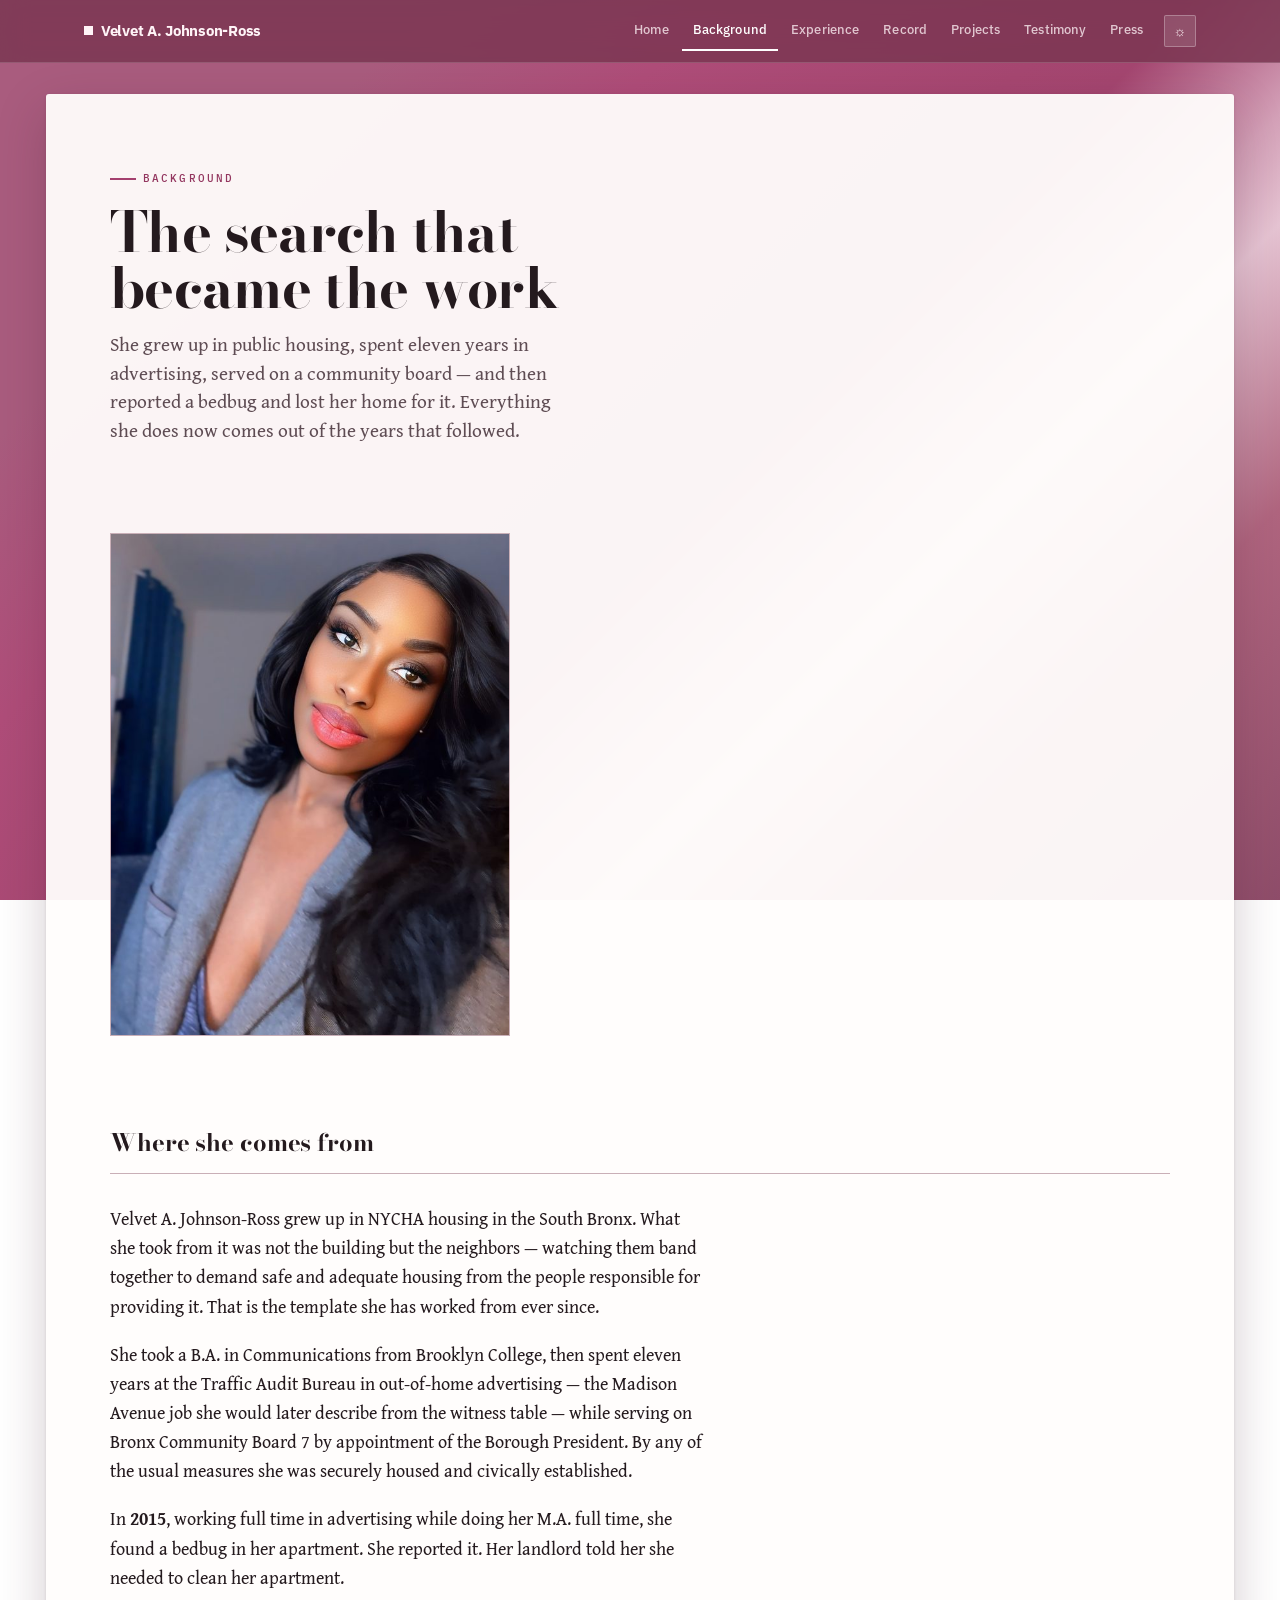
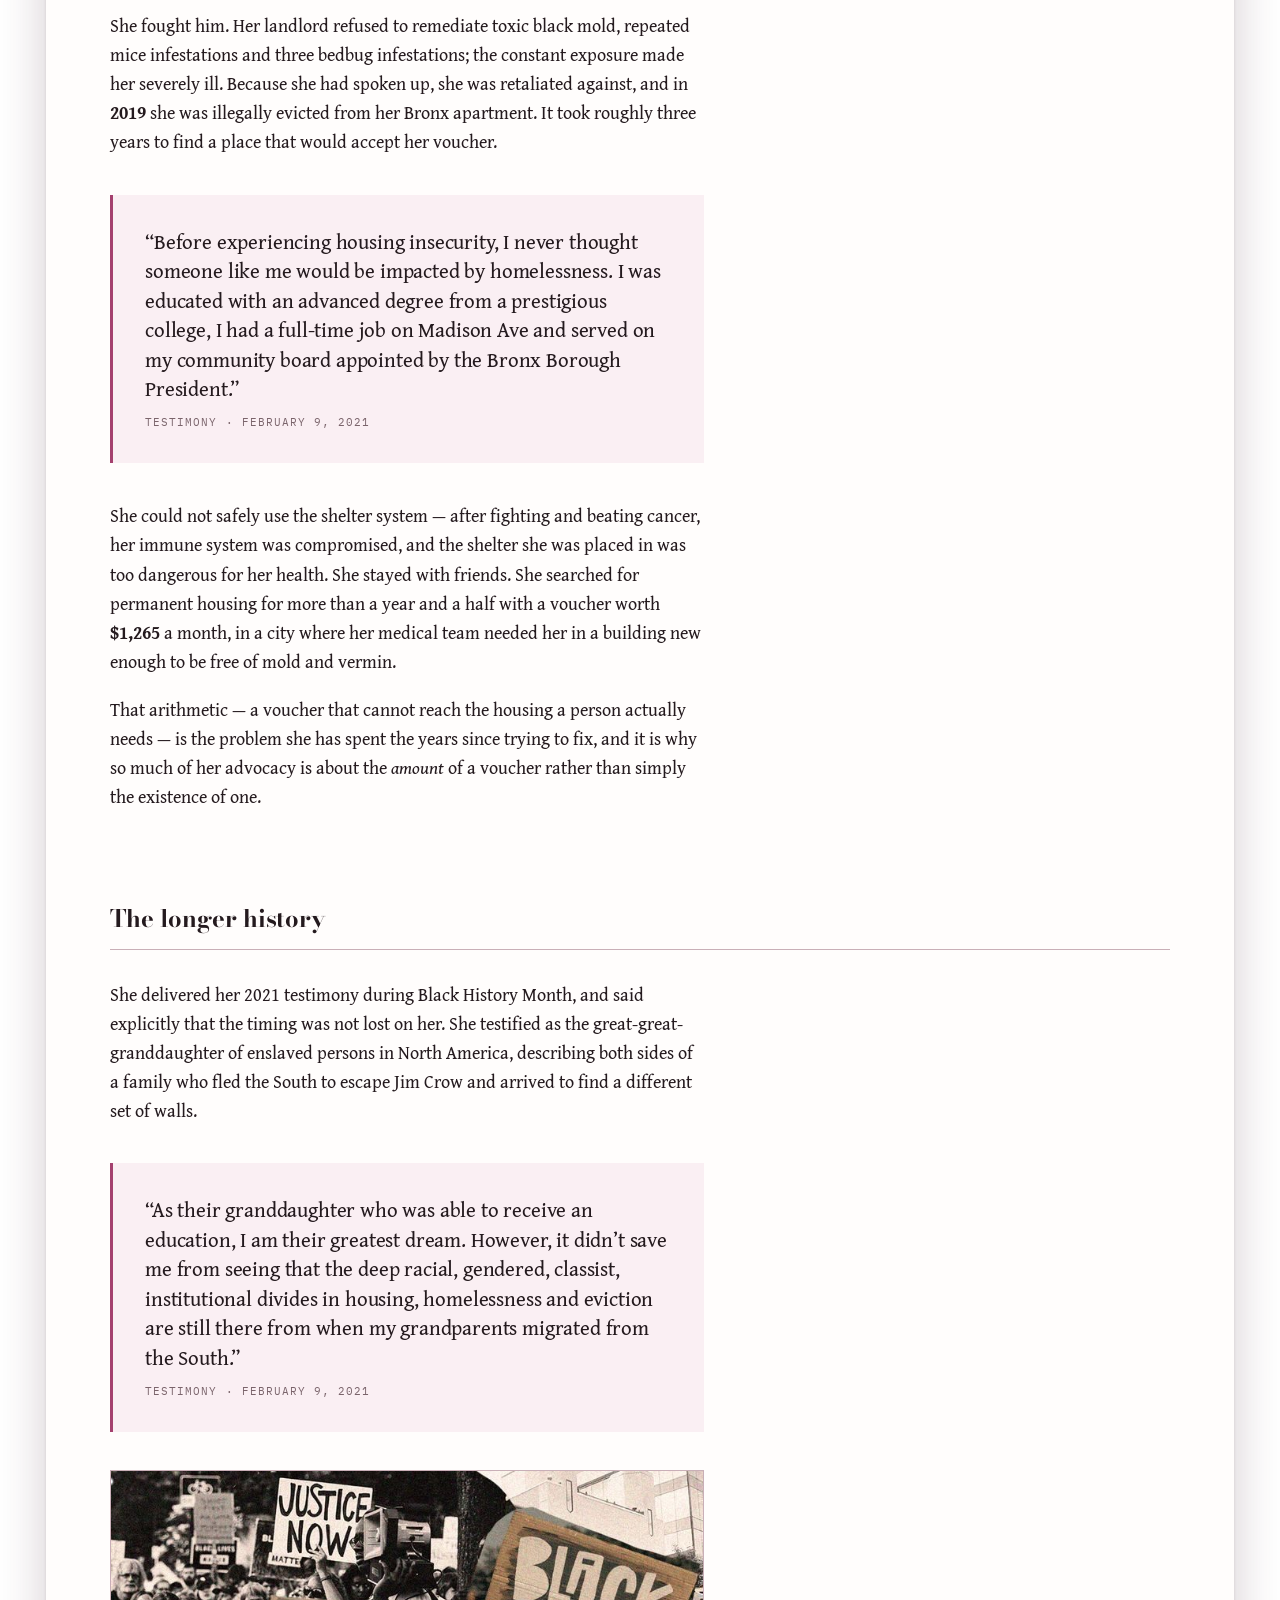
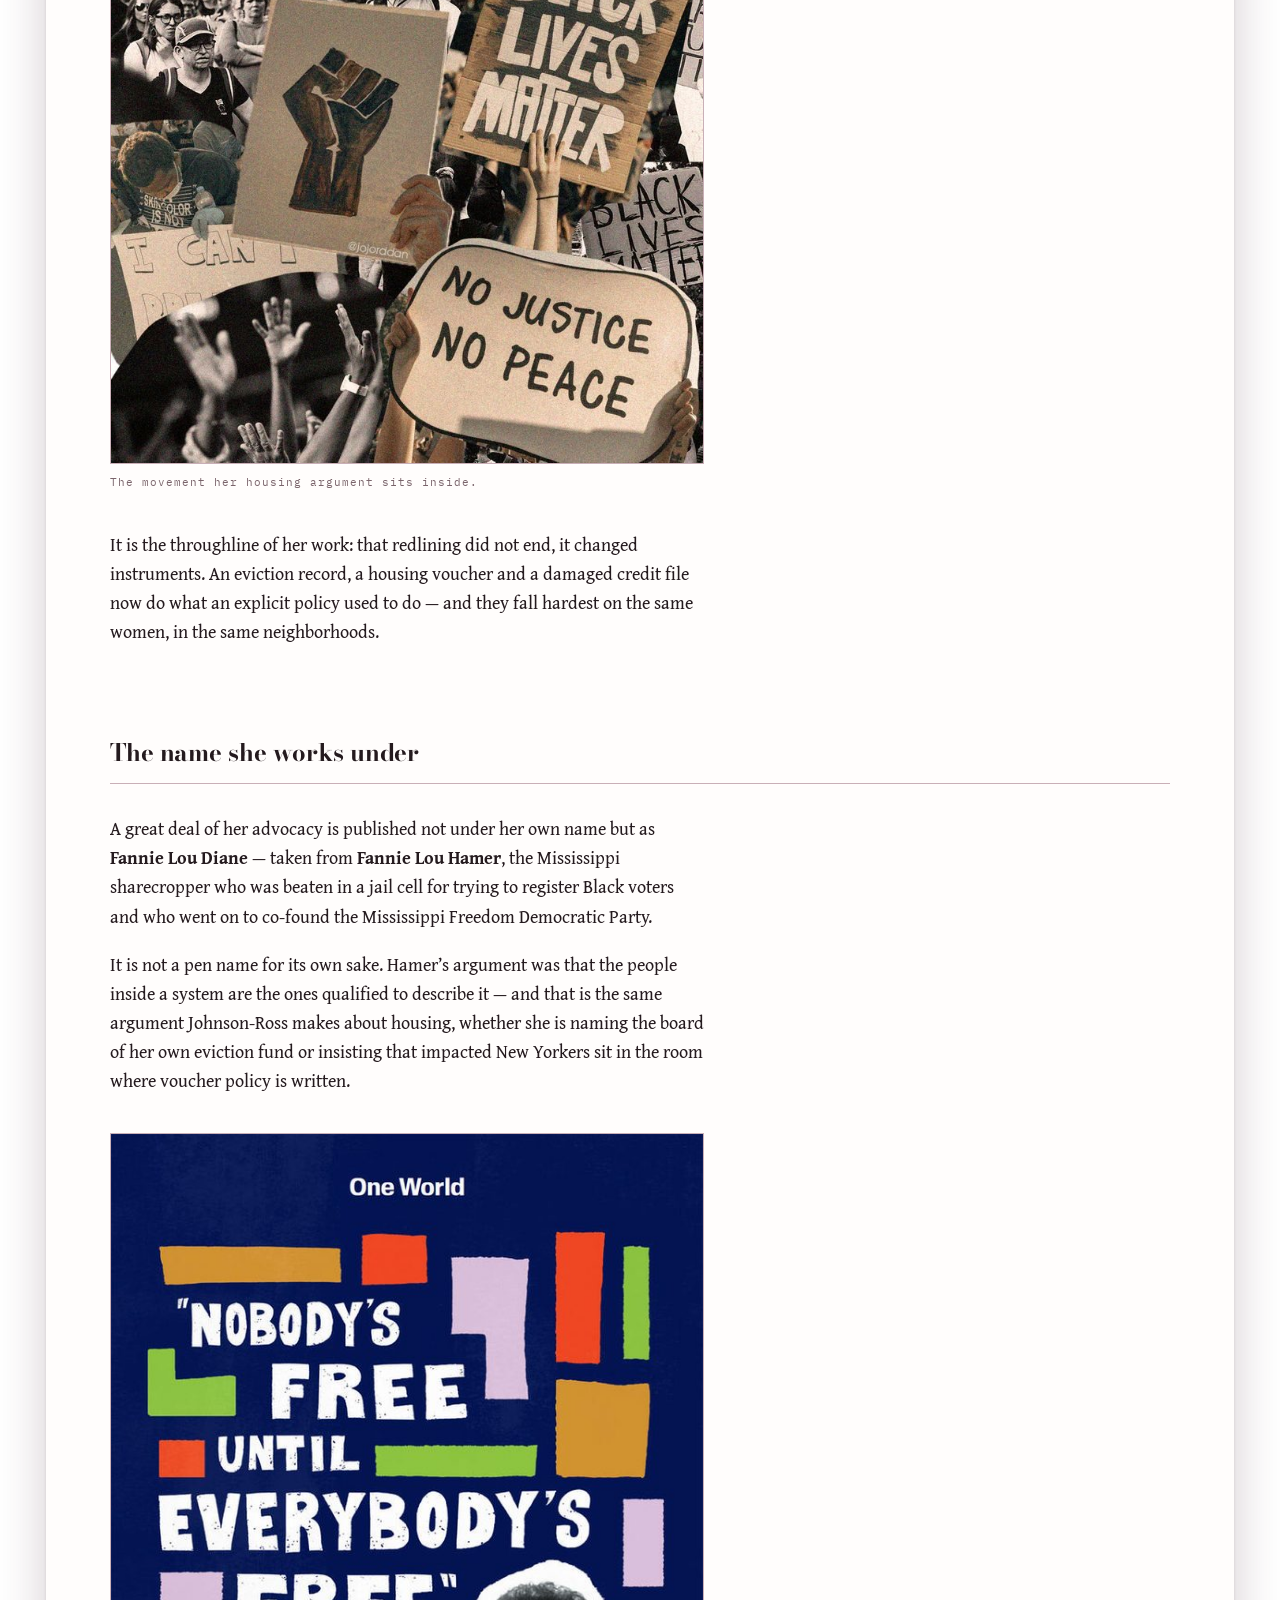
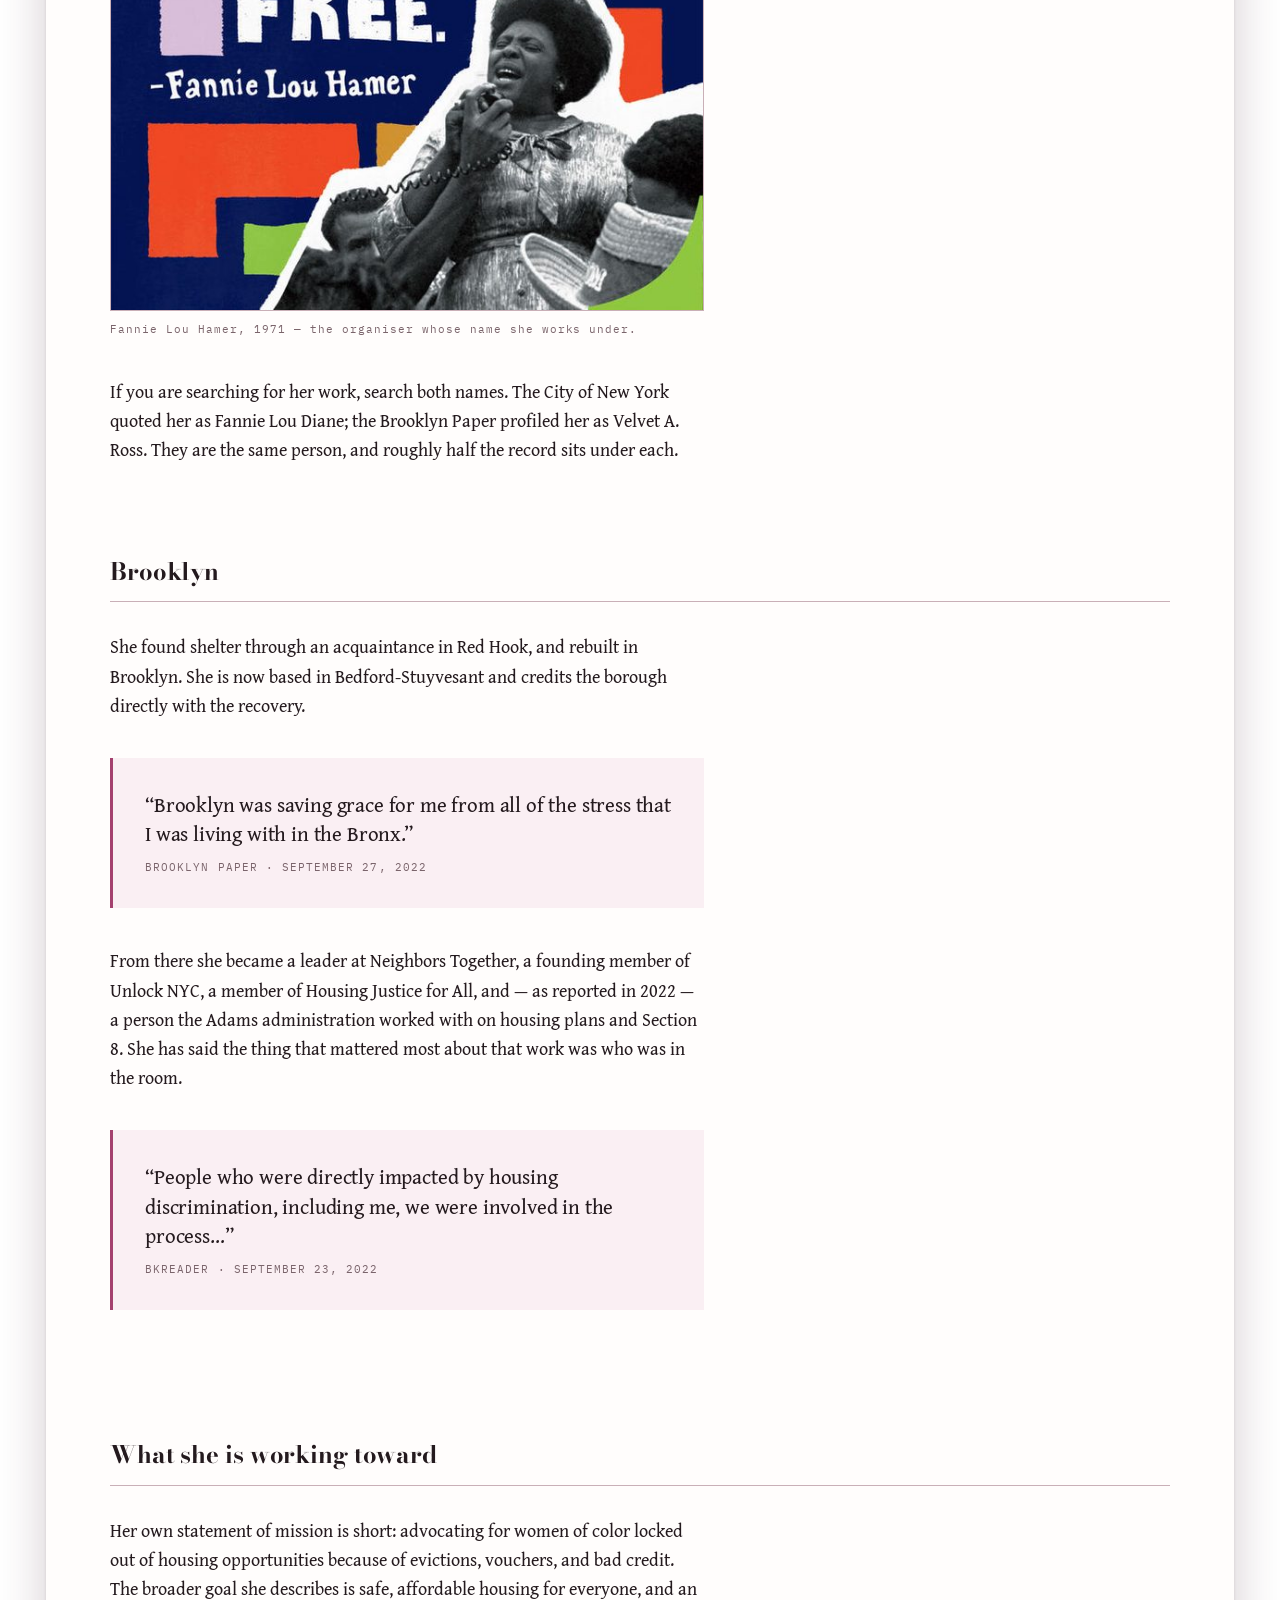
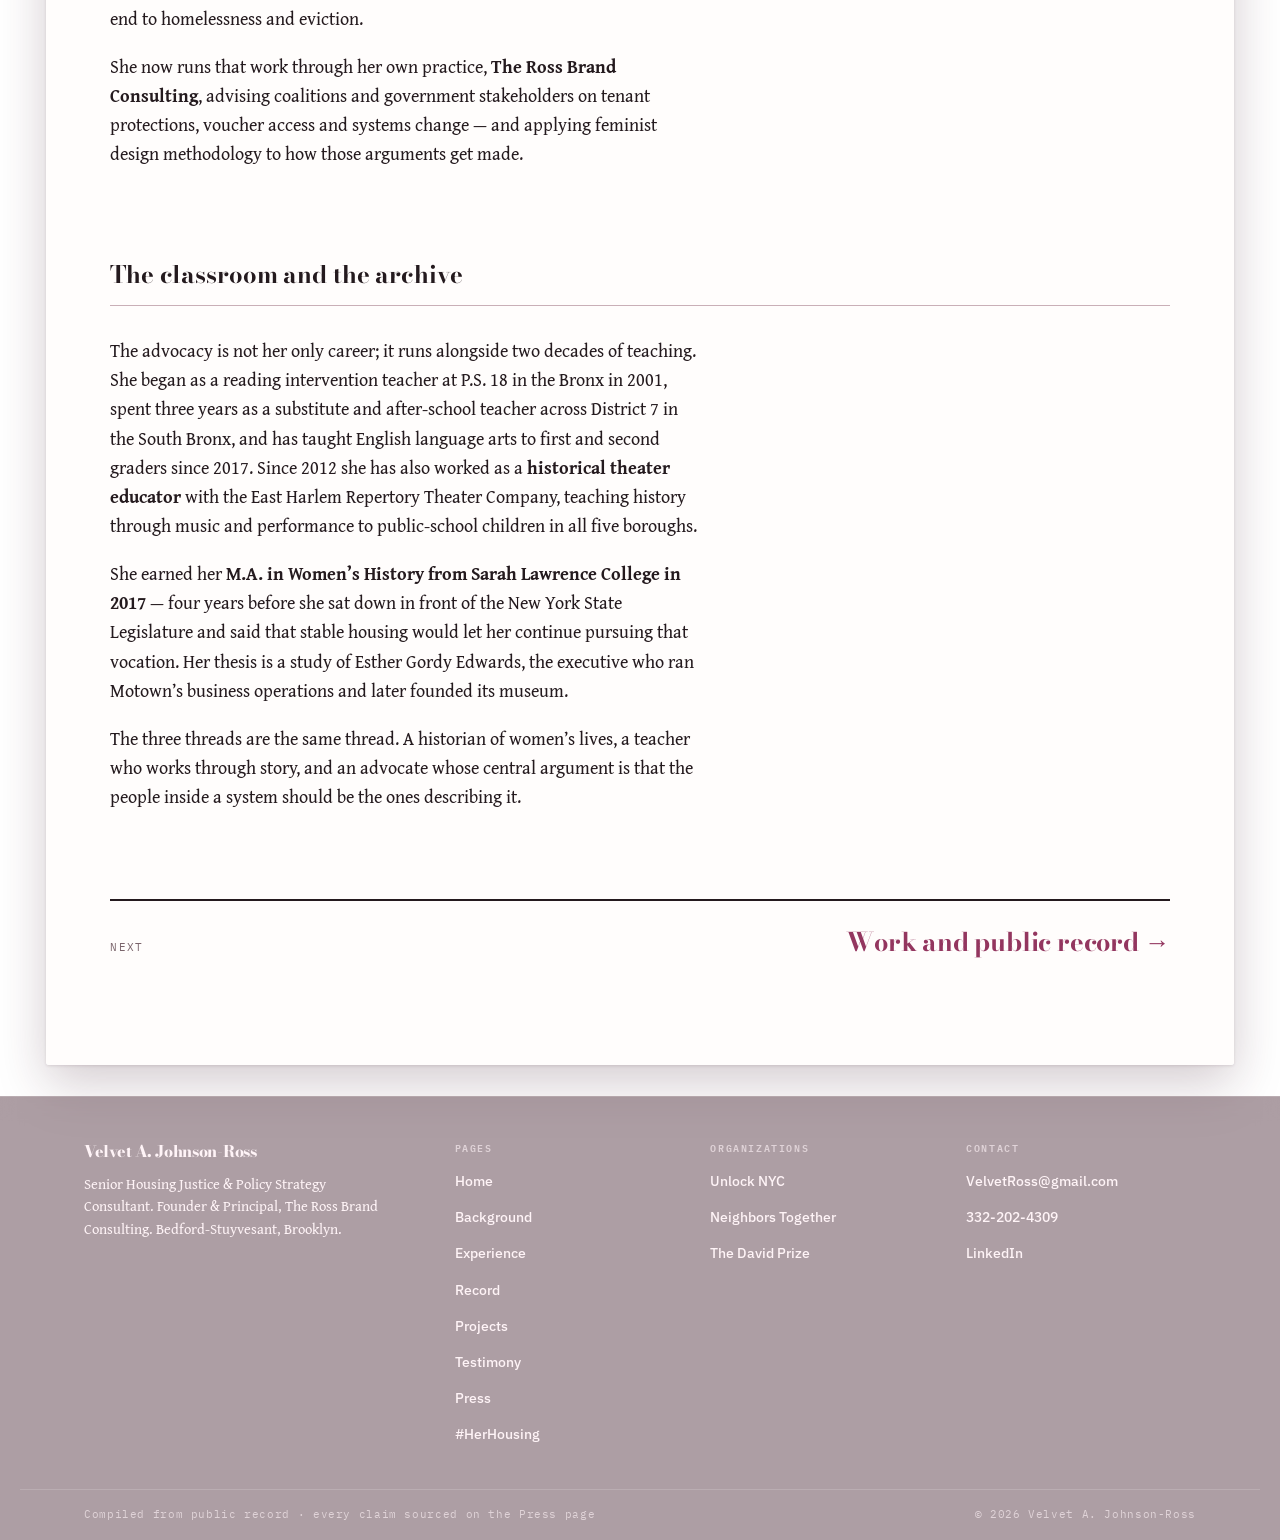
==== about.html @ 4eaa0935 "Surface her memberships on the home page; clear the stale photo credit Delta Sigma Theta, the Nation" ====
<!DOCTYPE html>
<html lang="en">
<head>
<meta charset="utf-8">
<meta name="viewport" content="width=device-width,initial-scale=1">
<title>Background — Velvet A. Johnson-Ross</title>
<meta name="description" content="From NYCHA housing in the South Bronx to an illegal eviction to the New York State legislative record: the background of housing justice advocate Velvet A. Johnson-Ross.">
<link rel="canonical" href="https://velvetjohnsonross.com/about.html">
<meta property="og:type" content="profile">
<meta property="og:site_name" content="Velvet A. Johnson-Ross">
<meta property="og:url" content="https://velvetjohnsonross.com/about.html">
<meta property="og:title" content="Background — Velvet A. Johnson-Ross">
<meta property="og:description" content="From NYCHA housing in the South Bronx to the New York State legislative record.">
<meta property="og:image" content="https://velvetjohnsonross.com/assets/velvet-headshot.jpg">
<meta name="twitter:card" content="summary_large_image">
<link rel="icon" href="data:image/svg+xml,<svg xmlns='http://www.w3.org/2000/svg' viewBox='0 0 100 100'><rect width='100' height='100' fill='%23A4406E'/><text y='.9em' x='50%25' text-anchor='middle' font-size='68' font-family='Georgia,serif' font-weight='bold' fill='%23FFFBFA'>V</text></svg>">
<link rel="preconnect" href="https://fonts.googleapis.com">
<link rel="preconnect" href="https://fonts.gstatic.com" crossorigin>
<link rel="stylesheet" href="https://fonts.googleapis.com/css2?family=Bodoni+Moda:opsz,wght@6..96,400..800&family=Gentium+Book+Plus:ital,wght@0,400;0,700;1,400;1,700&family=IBM+Plex+Mono:wght@400;500;600&family=IBM+Plex+Sans:wght@400;500;600;700&family=Pinyon+Script&display=swap">
<link rel="stylesheet" href="assets/styles.css">
<script>
/* Theme: ?theme=dark|light wins, then the viewer's saved choice, else system.
   Runs before paint so there is no flash. */
(function(){
  try{
    var q=new URLSearchParams(location.search).get('theme');
    var v=q||localStorage.getItem('vjr-theme');
    if(v==='dark'||v==='light'){document.documentElement.setAttribute('data-theme',v);}
  }catch(e){}
})();
</script>
</head>
<body>
<a class="skip" href="#main">Skip to content</a>

<header class="site-header">
  <div class="bar">
    <a class="brand" href="index.html"><span class="mark"></span>Velvet A. Johnson-Ross</a>
    <nav class="site-nav" aria-label="Main">
      <a href="index.html">Home</a>
      <a href="about.html" aria-current="page">Background</a>
      <a href="experience.html">Experience</a>
      <a href="work.html">Record</a>
      <a href="initiatives.html">Projects</a>
      <a href="testimony.html">Testimony</a>
      <a href="press.html">Press</a>
      <button class="theme-toggle" type="button" id="themeToggle" aria-label="Switch between light and dark">
        <span aria-hidden="true" class="ico-sun">&#9788;</span>
        <span aria-hidden="true" class="ico-moon">&#9789;</span>
      </button>
    </nav>
  </div>
</header>

<main id="main">
  <div class="wrap">
    <div class="page stack">

      <header class="page-head" style="margin-bottom:0;border-bottom:0;padding-bottom:0">
        <p class="eyebrow">Background</p>
        <h1 class="page-title">The search that<br>became the work</h1>
        <p class="page-sub">She grew up in public housing, spent eleven years in advertising, served on a community board &mdash; and then reported a bedbug and lost her home for it. Everything she does now comes out of the years that followed.</p>
      </header>

      <!-- ============================= PORTRAIT BAND ============================= -->
      <section aria-label="Portrait">
        <figure class="plate lead" style="margin:0">
          <img src="assets/velvet-portrait-close.jpg" width="620" height="781"
               alt="Portrait of Velvet A. Johnson-Ross looking into the camera, in a grey jacket.">
        </figure>
      </section>

      <!-- ============================= NARRATIVE ============================= -->
      <section>
        <div class="s-head"><h2>Where she comes from</h2></div>
        <div class="prose measure">
          <p>Velvet A. Johnson-Ross grew up in NYCHA housing in the South Bronx. What she took from it was not the building but the neighbors &mdash; watching them band together to demand safe and adequate housing from the people responsible for providing it. That is the template she has worked from ever since.</p>
          <p>She took a B.A. in Communications from Brooklyn College, then spent eleven years at the Traffic Audit Bureau in out-of-home advertising &mdash; the Madison Avenue job she would later describe from the witness table &mdash; while serving on Bronx Community Board 7 by appointment of the Borough President. By any of the usual measures she was securely housed and civically established.</p>
          <p>In <strong>2015</strong>, working full time in advertising while doing her M.A. full time, she found a bedbug in her apartment. She reported it. Her landlord told her she needed to clean her apartment.</p>
          <p>She fought him. Her landlord refused to remediate toxic black mold, repeated mice infestations and three bedbug infestations; the constant exposure made her severely ill. Because she had spoken up, she was retaliated against, and in <strong>2019</strong> she was illegally evicted from her Bronx apartment. It took roughly three years to find a place that would accept her voucher.</p>
        </div>

        <div class="quote-inset">
          <p>&ldquo;Before experiencing housing insecurity, I never thought someone like me would be impacted by homelessness. I was educated with an advanced degree from a prestigious college, I had a full-time job on Madison Ave and served on my community board appointed by the Bronx Borough President.&rdquo;</p>
          <cite>Testimony &middot; February 9, 2021</cite>
        </div>

        <div class="prose measure">
          <p>She could not safely use the shelter system &mdash; after fighting and beating cancer, her immune system was compromised, and the shelter she was placed in was too dangerous for her health. She stayed with friends. She searched for permanent housing for more than a year and a half with a voucher worth <strong>$1,265</strong> a month, in a city where her medical team needed her in a building new enough to be free of mold and vermin.</p>
          <p>That arithmetic &mdash; a voucher that cannot reach the housing a person actually needs &mdash; is the problem she has spent the years since trying to fix, and it is why so much of her advocacy is about the <em>amount</em> of a voucher rather than simply the existence of one.</p>
        </div>
      </section>

      <!-- ============================= LINEAGE ============================= -->
      <section>
        <div class="s-head"><h2>The longer history</h2></div>
        <div class="prose measure">
          <p>She delivered her 2021 testimony during Black History Month, and said explicitly that the timing was not lost on her. She testified as the great-great-granddaughter of enslaved persons in North America, describing both sides of a family who fled the South to escape Jim Crow and arrived to find a different set of walls.</p>
        </div>

        <div class="quote-inset">
          <p>&ldquo;As their granddaughter who was able to receive an education, I am their greatest dream. However, it didn&rsquo;t save me from seeing that the deep racial, gendered, classist, institutional divides in housing, homelessness and eviction are still there from when my grandparents migrated from the South.&rdquo;</p>
          <cite>Testimony &middot; February 9, 2021</cite>
        </div>

        <figure class="plate">
          <img src="assets/movement-collage.jpg" width="750" height="750"
               alt="Collage of protest photographs and placards reading Black Lives Matter, Justice Now and No Justice No Peace, with a raised-fist painting at the centre.">
          <figcaption>The movement her housing argument sits inside.</figcaption>
        </figure>

        <div class="prose measure">
          <p>It is the throughline of her work: that redlining did not end, it changed instruments. An eviction record, a housing voucher and a damaged credit file now do what an explicit policy used to do &mdash; and they fall hardest on the same women, in the same neighborhoods.</p>
        </div>
      </section>

      <!-- ============================= THE NAME ============================= -->
      <section id="the-name">
        <div class="s-head"><h2>The name she works under</h2></div>
        <div class="prose measure">
          <p>A great deal of her advocacy is published not under her own name but as <strong>Fannie Lou Diane</strong> &mdash; taken from <strong>Fannie Lou Hamer</strong>, the Mississippi sharecropper who was beaten in a jail cell for trying to register Black voters and who went on to co-found the Mississippi Freedom Democratic Party.</p>
          <p>It is not a pen name for its own sake. Hamer&rsquo;s argument was that the people inside a system are the ones qualified to describe it &mdash; and that is the same argument Johnson-Ross makes about housing, whether she is naming the board of her own eviction fund or insisting that impacted New Yorkers sit in the room where voucher policy is written.</p>
        </div>

        <figure class="plate">
          <img src="assets/hamer-quote.jpg" width="640" height="839"
               alt="Poster: &ldquo;Nobody&rsquo;s free until everybody&rsquo;s free.&rdquo; &mdash; Fannie Lou Hamer, set in white type on navy with cut-paper colour blocks and a photograph of Hamer speaking into a microphone.">
          <figcaption>Fannie Lou Hamer, 1971 &mdash; the organiser whose name she works under.</figcaption>
        </figure>

        <div class="prose measure">
          <p>If you are searching for her work, search both names. The City of New York quoted her as Fannie Lou Diane; the Brooklyn Paper profiled her as Velvet A. Ross. They are the same person, and roughly half the record sits under each.</p>
        </div>
      </section>

      <!-- ============================= BROOKLYN ============================= -->
      <section>
        <div class="s-head"><h2>Brooklyn</h2></div>
        <div class="prose measure">
          <p>She found shelter through an acquaintance in Red Hook, and rebuilt in Brooklyn. She is now based in Bedford-Stuyvesant and credits the borough directly with the recovery.</p>
        </div>

        <div class="quote-inset">
          <p>&ldquo;Brooklyn was saving grace for me from all of the stress that I was living with in the Bronx.&rdquo;</p>
          <cite>Brooklyn Paper &middot; September 27, 2022</cite>
        </div>

        <div class="prose measure">
          <p>From there she became a leader at Neighbors Together, a founding member of Unlock NYC, a member of Housing Justice for All, and &mdash; as reported in 2022 &mdash; a person the Adams administration worked with on housing plans and Section 8. She has said the thing that mattered most about that work was who was in the room.</p>
        </div>

        <div class="quote-inset">
          <p>&ldquo;People who were directly impacted by housing discrimination, including me, we were involved in the process&hellip;&rdquo;</p>
          <cite>BKReader &middot; September 23, 2022</cite>
        </div>
      </section>

      <!-- ============================= WHAT SHE WANTS ============================= -->
      <section>
        <div class="s-head"><h2>What she is working toward</h2></div>
        <div class="prose measure">
          <p>Her own statement of mission is short: advocating for women of color locked out of housing opportunities because of evictions, vouchers, and bad credit. The broader goal she describes is safe, affordable housing for everyone, and an end to homelessness and eviction.</p>
          <p>She now runs that work through her own practice, <strong>The Ross Brand Consulting</strong>, advising coalitions and government stakeholders on tenant protections, voucher access and systems change &mdash; and applying feminist design methodology to how those arguments get made.</p>
        </div>
      </section>

      <!-- ============================= THE CLASSROOM ============================= -->
      <section>
        <div class="s-head"><h2>The classroom and the archive</h2></div>
        <div class="prose measure">
          <p>The advocacy is not her only career; it runs alongside two decades of teaching. She began as a reading intervention teacher at P.S. 18 in the Bronx in 2001, spent three years as a substitute and after-school teacher across District 7 in the South Bronx, and has taught English language arts to first and second graders since 2017. Since 2012 she has also worked as a <strong>historical theater educator</strong> with the East Harlem Repertory Theater Company, teaching history through music and performance to public-school children in all five boroughs.</p>
          <p>She earned her <strong>M.A. in Women&rsquo;s History from Sarah Lawrence College in 2017</strong> &mdash; four years before she sat down in front of the New York State Legislature and said that stable housing would let her continue pursuing that vocation. Her thesis is a study of Esther Gordy Edwards, the executive who ran Motown&rsquo;s business operations and later founded its museum.</p>
          <p>The three threads are the same thread. A historian of women&rsquo;s lives, a teacher who works through story, and an advocate whose central argument is that the people inside a system should be the ones describing it.</p>
        </div>
      </section>

      <div class="next">
        <span class="lbl">Next</span>
        <a href="work.html">Work and public record &rarr;</a>
      </div>

    </div>
  </div>
</main>

<footer class="site-footer">
  <div class="inner">
    <div>
      <span class="name">Velvet A. Johnson-Ross</span>
      <p class="colophon">Senior Housing Justice &amp; Policy Strategy Consultant. Founder &amp; Principal, The Ross Brand Consulting. Bedford-Stuyvesant, Brooklyn.</p>
    </div>
    <div>
      <h4>Pages</h4>
      <ul>
        <li><a href="index.html">Home</a></li>
        <li><a href="about.html">Background</a></li>
        <li><a href="experience.html">Experience</a></li>
        <li><a href="work.html">Record</a></li>
        <li><a href="initiatives.html">Projects</a></li>
        <li><a href="testimony.html">Testimony</a></li>
        <li><a href="press.html">Press</a></li>
        <li><a href="herhousing.html">#HerHousing</a></li>
      </ul>
    </div>
    <div>
      <h4>Organizations</h4>
      <ul>
        <li><a href="https://weunlock.nyc/">Unlock NYC</a></li>
        <li><a href="https://neighborstogether.org/">Neighbors Together</a></li>
        <li><a href="https://thedavidprize.org/finalists/velvet-ross/">The David Prize</a></li>
      </ul>
    </div>
    <div>
      <h4>Contact</h4>
      <ul>
        <li><a href="mailto:VelvetRoss@gmail.com">VelvetRoss@gmail.com</a></li>
        <li><a href="tel:+13322024309">332-202-4309</a></li>
        <li><a href="https://www.linkedin.com/in/velvet-ross">LinkedIn</a></li>
      </ul>
    </div>
  </div>
  <div class="legal">
    <span>Compiled from public record &middot; every claim sourced on the Press page</span>
    <span>&copy; 2026 Velvet A. Johnson-Ross</span>
  </div>
</footer>
<script>
(function(){
  var b=document.getElementById('themeToggle');
  if(!b)return;
  function current(){
    var a=document.documentElement.getAttribute('data-theme');
    if(a)return a;
    return window.matchMedia&&window.matchMedia('(prefers-color-scheme: dark)').matches?'dark':'light';
  }
  function sync(){document.documentElement.setAttribute('data-mode',current());}
  sync();
  b.addEventListener('click',function(){
    var next=current()==='dark'?'light':'dark';
    document.documentElement.setAttribute('data-theme',next);
    try{localStorage.setItem('vjr-theme',next);}catch(e){}
    sync();
  });
})();
</script>
<button class="to-top" type="button" id="toTop" aria-label="Back to top">&#8593;</button>
<script>
(function(){
  /* keep the current nav item visible in the scrollable mobile nav */
  var cur=document.querySelector('.site-nav a[aria-current="page"]');
  if(cur&&cur.scrollIntoView){try{cur.scrollIntoView({block:'nearest',inline:'center'});}catch(e){}}

  /* back to top, shown once the page has actually been scrolled */
  var b=document.getElementById('toTop');
  if(b){
    var reduce=window.matchMedia&&window.matchMedia('(prefers-reduced-motion: reduce)').matches;
    var onScroll=function(){b.setAttribute('data-show',(window.scrollY>700)?'1':'0');};
    onScroll(); window.addEventListener('scroll',onScroll,{passive:true});
    b.addEventListener('click',function(){
      window.scrollTo({top:0,behavior:reduce?'auto':'smooth'});
      var s=document.querySelector('.skip'); if(s)s.focus();
    });
  }
})();
</script>
</body>
</html>
---- assets/styles.css ----
/* ==========================================================================
   Velvet A. Johnson-Ross — site stylesheet
   A documentary monograph: bone ground, brick accent, monochrome photography.
   Chart hues are validated for CVD separation (see README).
   ========================================================================== */

/* --------------------------------------------------------------------------
   TOKENS — complete light palette declared on bare :root
   -------------------------------------------------------------------------- */
:root{
  --ground:#F7F1F1;
  --surface:#FAEFF3;
  --sunk:#F0E4E6;
  --photo-field:#FBF6F5;
  --ink:#241A1E;
  --ink-soft:#5E4C53;
  --ink-faint:#7A646B;
  --brick:#A4406E;
  --brick-ink:#93365F;
  --brick-wash:#F7E4EC;
  --brick-on:#FFFBFA;
  --slate:#155078;
  --slate-wash:#E4EDF3;
  --plum:#731F1C;
  --rule:#E8D9DD;
  --rule-strong:#C9AFB7;
  --focus:#A4406E;

  /* chart series — validated pair, rose + amber (deutan ΔE 20.4) */
  --series-requested:#A4406E;
  --series-appropriated:#C2891A;
  --grid:#E8D9DD;

  --f-script:"Pinyon Script","Apple Chancery",cursive;
  --f-display:"Bodoni Moda",Georgia,"Times New Roman",serif;
  --f-body:"Gentium Book Plus",Georgia,"Times New Roman",serif;
  --f-ui:"IBM Plex Sans","Helvetica Neue",Arial,sans-serif;
  --f-mono:"IBM Plex Mono",ui-monospace,"SFMono-Regular",Menlo,monospace;

  --measure:66ch;
  --gut:clamp(20px,5vw,72px);
  --maxw:1240px;
}

@media (prefers-color-scheme:dark){
  :root:not([data-theme="light"]){
    --ground:#171015;
    --surface:#2A1F28;
    --sunk:#2A1F28;
    --photo-field:#FBF6F5;
    --ink:#F3E9EC;
    --ink-soft:#B3A0A8;
    --ink-faint:#9C8A92;
    --brick:#D98BAC;
    --brick-ink:#E8A2C0;
    --brick-wash:#33202A;
    --brick-on:#171015;
    --slate:#7FB5D8;
    --slate-wash:#1A2833;
    --plum:#D9736C;
    --rule:#33262D;
    --rule-strong:#4E3D46;
    --focus:#E8A2C0;
    --series-requested:#C96A96;
    --series-appropriated:#C2891A;
    --grid:#33262D;
  }
}
:root[data-theme="dark"]{
    --ground:#171015;
  --surface:#2A1F28;
  --sunk:#2A1F28;
  --photo-field:#FBF6F5;
  --ink:#F3E9EC;
  --ink-soft:#B3A0A8;
  --ink-faint:#9C8A92;
  --brick:#D98BAC;
  --brick-ink:#E8A2C0;
  --brick-wash:#33202A;
  --brick-on:#171015;
  --slate:#7FB5D8;
  --slate-wash:#1A2833;
  --plum:#D9736C;
  --rule:#33262D;
  --rule-strong:#4E3D46;
  --focus:#E8A2C0;
  --series-requested:#C96A96;
  --series-appropriated:#C2891A;
  --grid:#33262D;
}

/* --------------------------------------------------------------------------
   BASE
   -------------------------------------------------------------------------- */
*{box-sizing:border-box}
html{scroll-behavior:smooth;-webkit-text-size-adjust:100%}

body{
  margin:0;
  background:var(--ground);
  color:var(--ink);
  font-family:var(--f-body);
  font-size:18px;
  line-height:1.62;
  font-optical-sizing:auto;
  -webkit-font-smoothing:antialiased;
}

img{max-width:100%;height:auto;display:block}

a{color:var(--brick-ink);text-decoration-thickness:1px;text-underline-offset:3px}
a:hover{text-decoration-thickness:2px}
:focus-visible{outline:2px solid var(--focus);outline-offset:3px;border-radius:2px}

.wrap{max-width:var(--maxw);margin:0 auto;padding-inline:var(--gut)}
.measure{max-width:var(--measure)}

.skip{
  position:absolute;left:-9999px;top:0;z-index:100;
  background:var(--brick);color:var(--brick-on);
  padding:10px 16px;font-family:var(--f-ui);font-size:14px;font-weight:600;
}
.skip:focus{left:8px;top:8px}

/* --------------------------------------------------------------------------
   SITE HEADER
   -------------------------------------------------------------------------- */
.site-header{
  position:sticky;top:0;z-index:50;
  background:color-mix(in srgb,var(--ground) 92%,transparent);
  backdrop-filter:blur(10px);
  border-bottom:1px solid var(--rule);
}
.site-header .bar{
  max-width:var(--maxw);margin:0 auto;
  padding-inline:var(--gut);
  min-height:62px;
  display:flex;align-items:center;gap:20px;flex-wrap:wrap;
}
.brand{
  font-family:var(--f-ui);
  font-size:15px;font-weight:800;letter-spacing:-.018em;
  color:var(--ink);text-decoration:none;
  display:flex;align-items:baseline;gap:8px;
  padding-block:12px;
}
.brand .mark{
  width:9px;height:9px;background:var(--brick);flex:none;
  transform:translateY(-1px);
}
.brand:hover{color:var(--brick-ink)}

.site-nav{margin-left:auto;display:flex;flex-wrap:wrap;gap:2px}
.site-nav a{
  font-family:var(--f-ui);
  font-size:13px;font-weight:500;letter-spacing:.01em;
  color:var(--ink-soft);text-decoration:none;
  padding:8px 11px;
  border-bottom:2px solid transparent;
  white-space:nowrap;
}
.site-nav a:hover{color:var(--ink);border-bottom-color:var(--rule-strong)}
.site-nav a[aria-current="page"]{color:var(--brick-ink);border-bottom-color:var(--brick)}

/* --------------------------------------------------------------------------
   PAGE SCAFFOLD
   -------------------------------------------------------------------------- */
main{display:block}
.page{padding-block:clamp(40px,6vw,76px) clamp(56px,8vw,104px)}
.stack{display:flex;flex-direction:column;gap:clamp(48px,7vw,88px)}

.page-head{
  border-bottom:2px solid var(--ink);
  padding-bottom:clamp(18px,3vw,26px);
  margin-bottom:clamp(28px,4vw,42px);
}
.eyebrow{
  font-family:var(--f-mono);
  font-size:11px;letter-spacing:.2em;text-transform:uppercase;
  color:var(--brick-ink);font-weight:500;margin:0;
  display:flex;flex-wrap:wrap;gap:.6em;align-items:center;
}
.eyebrow::before{content:"";width:26px;height:2px;background:var(--brick);flex:none}

.page-title{
  font-family:var(--f-ui);
  font-weight:800;letter-spacing:-.028em;line-height:1;
  font-size:clamp(2.1rem,6vw,3.5rem);
  margin:.3em 0 0;text-wrap:balance;
}
.page-sub{
  margin:.7em 0 0;max-width:52ch;
  font-size:clamp(1.02rem,2vw,1.2rem);
  color:var(--ink-soft);line-height:1.5;text-wrap:pretty;
}

section{scroll-margin-top:80px}

.s-head{
  display:flex;align-items:baseline;gap:14px;flex-wrap:wrap;
  margin-bottom:clamp(20px,3vw,30px);
  padding-bottom:10px;
  border-bottom:1px solid var(--rule-strong);
}
.s-head h2{
  font-family:var(--f-ui);
  font-size:clamp(1.18rem,2.6vw,1.5rem);
  font-weight:700;letter-spacing:-.015em;margin:0;
}
.s-head .count{
  font-family:var(--f-mono);font-size:11px;color:var(--ink-faint);
  margin-left:auto;font-variant-numeric:tabular-nums;white-space:nowrap;
}

.prose p{margin:0 0 1.05em}
.prose p:last-child{margin-bottom:0}
.prose strong{font-weight:600}

/* --------------------------------------------------------------------------
   HERO (home)
   -------------------------------------------------------------------------- */
.hero{
  display:grid;
  grid-template-columns:minmax(0,1fr);
  gap:clamp(28px,4vw,52px);
  align-items:center;
  padding-block:clamp(28px,5vw,64px) clamp(32px,5vw,60px);
}
@media (min-width:900px){
  .hero{grid-template-columns:minmax(0,1.08fr) minmax(0,.92fr)}
}

.hero h1{
  font-family:var(--f-ui);
  font-weight:800;
  font-size:clamp(2.7rem,9vw,5.6rem);
  line-height:.92;letter-spacing:-.038em;
  margin:.24em 0 0;text-wrap:balance;
}
.hero h1 .given{display:block;color:var(--ink)}
.hero h1 .family{display:block;color:var(--brick-ink)}

.hero-lede{
  font-size:clamp(1.14rem,2.4vw,1.5rem);
  line-height:1.42;color:var(--ink-soft);
  max-width:32ch;margin:1.1rem 0 0;text-wrap:pretty;
}

.hero-role{
  margin:1.15rem 0 0;padding-top:1.05rem;
  border-top:1px solid var(--rule);
  font-family:var(--f-ui);
  font-size:14.5px;font-weight:700;letter-spacing:-.005em;line-height:1.5;
  color:var(--ink);max-width:36ch;
}
.hero-role span{display:block;font-weight:500;color:var(--ink-soft)}

.hero-actions{display:flex;flex-wrap:wrap;gap:10px;margin-top:clamp(22px,3vw,30px)}
.btn{
  font-family:var(--f-ui);
  font-size:13.5px;font-weight:600;letter-spacing:.01em;
  padding:11px 18px;text-decoration:none;
  border:1px solid var(--brick);
  transition:background-color .15s ease,color .15s ease;
}
.btn-solid{background:var(--brick);color:var(--brick-on)}
.btn-solid:hover{background:var(--ink);border-color:var(--ink);color:var(--ground)}
.btn-ghost{background:transparent;color:var(--brick-ink)}
.btn-ghost:hover{background:var(--brick-wash)}

/* portrait — white studio background dissolves into its own field */
.portrait{
  position:relative;
  background:var(--photo-field);
  overflow:hidden;
}
.portrait::after{
  content:"";position:absolute;inset:0;
  box-shadow:inset 0 0 0 1px rgba(27,33,31,.08);
  pointer-events:none;
}
.portrait img{width:100%}
/* .cut  — for artwork shot on white: the white surround dissolves into the field */
.portrait.cut img{mix-blend-mode:multiply}
/* .mono — only for imagery that is already monochrome by intent */
.portrait.mono img{filter:grayscale(1) contrast(1.04)}
.portrait-credit{
  font-family:var(--f-mono);
  font-size:10px;letter-spacing:.09em;text-transform:uppercase;
  color:var(--ink-faint);margin:9px 0 0;line-height:1.5;
}

/* --------------------------------------------------------------------------
   AT A GLANCE
   -------------------------------------------------------------------------- */
.glance{margin:0;border-top:2px solid var(--ink);display:grid;gap:0}
.glance div{
  display:grid;grid-template-columns:minmax(0,1fr);gap:2px;
  padding-block:13px;border-bottom:1px solid var(--rule);
}
@media (min-width:600px){
  .glance div{grid-template-columns:136px minmax(0,1fr);gap:20px;align-items:baseline}
}
.glance dt{
  font-family:var(--f-mono);
  font-size:10.5px;letter-spacing:.14em;text-transform:uppercase;
  color:var(--ink-faint);font-weight:500;
}
.glance dd{
  margin:0;font-family:var(--f-ui);
  font-size:15px;font-weight:500;line-height:1.5;color:var(--ink);
}
.glance .sep{color:var(--rule-strong);padding-inline:.35em}

/* --------------------------------------------------------------------------
   PULL QUOTE
   -------------------------------------------------------------------------- */
.pull{
  border-top:2px solid var(--brick);
  border-bottom:1px solid var(--rule);
  padding-block:clamp(26px,4vw,40px);
  max-width:74ch;
}
.pull blockquote{
  margin:0;
  font-size:clamp(1.3rem,3.4vw,2.05rem);
  line-height:1.32;letter-spacing:-.016em;
  text-wrap:pretty;color:var(--ink);
}
.pull blockquote p{margin:0 0 .55em}
.pull blockquote p:last-child{margin-bottom:0}
.pull .ellip{color:var(--ink-faint)}
.pull cite{
  display:block;margin-top:1.35em;
  font-family:var(--f-mono);
  font-size:11px;letter-spacing:.09em;text-transform:uppercase;
  font-style:normal;color:var(--ink-faint);line-height:1.7;
}
.pull cite a{color:var(--ink-faint)}
.pull cite a:hover{color:var(--brick-ink)}

/* card-style quote used inside flowing pages */
.quote-inset{
  background:var(--surface);
  border-left:3px solid var(--brick);
  padding:clamp(22px,3.5vw,32px);
  margin-block:clamp(26px,4vw,38px);
  max-width:var(--measure);
}
.quote-inset p{
  margin:0;font-size:clamp(1.08rem,2.3vw,1.3rem);
  line-height:1.42;letter-spacing:-.008em;
}
.quote-inset cite{
  display:block;margin-top:1em;
  font-family:var(--f-mono);font-size:10.5px;
  letter-spacing:.1em;text-transform:uppercase;
  font-style:normal;color:var(--ink-faint);
}

/* --------------------------------------------------------------------------
   FOCUS LIST
   -------------------------------------------------------------------------- */
.focus{display:grid;gap:0;max-width:var(--measure)}
.focus > div{padding-block:20px;border-top:1px solid var(--rule)}
.focus > div:first-child{border-top:2px solid var(--ink)}
.focus h3{
  font-family:var(--f-ui);
  font-size:1rem;font-weight:700;margin:0 0 .3em;
  display:flex;align-items:baseline;gap:9px;
}
.focus h3::before{
  content:"";flex:none;width:7px;height:7px;background:var(--brick);
  transform:translateY(-1px);
}
.focus p{margin:0;color:var(--ink-soft);font-size:16.5px;line-height:1.55}
.focus .terms{
  display:block;margin-top:.5em;
  font-family:var(--f-mono);font-size:11.5px;
  letter-spacing:.04em;color:var(--ink-faint);
}

/* --------------------------------------------------------------------------
   FIGURES ROW — only where the numbers are the point
   -------------------------------------------------------------------------- */
.figures{
  display:grid;gap:0;
  grid-template-columns:minmax(0,1fr);
  border-top:2px solid var(--ink);
}
@media (min-width:660px){
  .figures{grid-template-columns:repeat(3,minmax(0,1fr));border-bottom:1px solid var(--rule)}
  .figures > div{border-bottom:0;border-left:1px solid var(--rule);padding-inline:22px}
  .figures > div:first-child{border-left:0;padding-left:0}
}
.figures > div{padding-block:22px;border-bottom:1px solid var(--rule)}
.figures .n{
  font-family:var(--f-ui);
  font-size:clamp(2rem,5vw,2.9rem);
  font-weight:800;letter-spacing:-.035em;line-height:1;
  color:var(--brick-ink);font-variant-numeric:tabular-nums;
  display:block;
}
.figures .k{
  display:block;margin-top:.55em;
  font-size:15.5px;line-height:1.45;color:var(--ink-soft);
}

/* --------------------------------------------------------------------------
   RECORD LEDGER
   -------------------------------------------------------------------------- */
.record{display:grid;gap:0;border-top:2px solid var(--ink)}
.entry{
  display:grid;grid-template-columns:minmax(0,1fr);gap:10px;
  padding-block:clamp(22px,3vw,28px);
  border-bottom:1px solid var(--rule);
}
@media (min-width:760px){
  .entry{grid-template-columns:172px minmax(0,1fr);gap:28px}
}
.entry-meta{display:flex;flex-direction:column;gap:9px;align-items:flex-start}
.entry-date{
  font-family:var(--f-mono);
  font-size:12.5px;font-weight:500;color:var(--ink);
  font-variant-numeric:tabular-nums;letter-spacing:.02em;
}
.kind{
  font-family:var(--f-mono);
  font-size:9.5px;letter-spacing:.13em;text-transform:uppercase;font-weight:600;
  padding:3px 7px;white-space:nowrap;
}
.kind.testimony{background:var(--brick-wash);color:var(--brick-ink)}
.kind.press{background:var(--slate-wash);color:var(--slate)}
.kind.recognition{background:var(--brick);color:var(--brick-on)}
.kind.role{background:var(--sunk);color:var(--ink-soft)}
.kind.civic{background:transparent;color:var(--ink-faint);border:1px solid var(--rule-strong)}

.entry-body{min-width:0}
.entry-body h3{
  font-family:var(--f-ui);
  font-size:1.06rem;font-weight:700;line-height:1.3;
  margin:0 0 .1em;letter-spacing:-.008em;text-wrap:balance;
}
.entry-body .org{
  font-family:var(--f-ui);
  font-size:13px;font-weight:500;color:var(--ink-soft);
  margin:0 0 .65em;line-height:1.45;
}
.entry-body p{margin:0 0 .7em;font-size:16.5px;line-height:1.55;color:var(--ink-soft)}
.entry-body p:last-of-type{margin-bottom:0}
.entry-body q{quotes:"\201C" "\201D";color:var(--ink);font-style:italic}

.bills{display:flex;flex-wrap:wrap;gap:6px 8px;margin:.65em 0 .8em}
.bills span{
  font-family:var(--f-mono);font-size:11px;letter-spacing:.04em;
  color:var(--ink-soft);background:var(--sunk);
  padding:3px 7px;white-space:nowrap;
}

.outcome{
  margin-top:.9em;
  border-left:2px solid var(--slate);
  background:var(--slate-wash);
  padding:12px 15px;
}
.outcome b{
  display:block;font-family:var(--f-mono);
  font-size:9.5px;letter-spacing:.14em;text-transform:uppercase;
  color:var(--slate);margin-bottom:3px;font-weight:600;
}
.outcome p{margin:0;font-size:15px;line-height:1.5;color:var(--ink)}

.src{
  font-family:var(--f-mono);font-size:11px;letter-spacing:.03em;
  color:var(--ink-faint);display:block;margin-top:.7em;
}
.src a{color:var(--ink-faint);text-decoration-color:var(--rule-strong)}
.src a:hover{color:var(--brick-ink)}

/* --------------------------------------------------------------------------
   ORG CARDS
   -------------------------------------------------------------------------- */
.orgs{display:grid;gap:14px;grid-template-columns:minmax(0,1fr)}
@media (min-width:720px){.orgs{grid-template-columns:repeat(2,minmax(0,1fr))}}
.org-item{
  background:var(--surface);padding:22px;
  display:flex;flex-direction:column;gap:7px;
  border-top:2px solid var(--brick);
}
.org-item h3{
  font-family:var(--f-ui);
  font-size:1.02rem;font-weight:700;margin:0;letter-spacing:-.008em;
}
.org-item .role{
  font-family:var(--f-mono);
  font-size:10.5px;letter-spacing:.12em;text-transform:uppercase;
  color:var(--brick-ink);font-weight:500;
}
.org-item p{margin:0;font-size:15.5px;line-height:1.5;color:var(--ink-soft)}
.org-item .link{
  margin-top:auto;padding-top:8px;
  font-family:var(--f-mono);font-size:11.5px;color:var(--ink-faint);
}

/* --------------------------------------------------------------------------
   INITIATIVES
   -------------------------------------------------------------------------- */
.inits{display:grid;gap:0;max-width:var(--measure);border-top:2px solid var(--ink)}
.init{padding-block:22px;border-bottom:1px solid var(--rule)}
.init-top{display:flex;flex-wrap:wrap;align-items:baseline;gap:10px;margin-bottom:.4em}
.init h3{
  font-family:var(--f-ui);
  font-size:1.14rem;font-weight:700;margin:0;letter-spacing:-.012em;
}
.status{
  font-family:var(--f-mono);
  font-size:9.5px;letter-spacing:.13em;text-transform:uppercase;font-weight:600;
  padding:3px 7px;background:var(--sunk);color:var(--ink-soft);
}
.init p{margin:0;font-size:16.5px;line-height:1.55;color:var(--ink-soft)}

/* --------------------------------------------------------------------------
   PRESS
   -------------------------------------------------------------------------- */
.press{display:grid;gap:0;border-top:2px solid var(--ink)}
.press-row{
  display:grid;grid-template-columns:minmax(0,1fr);gap:5px;
  padding-block:19px;border-bottom:1px solid var(--rule);
}
@media (min-width:700px){
  .press-row{grid-template-columns:118px minmax(0,1fr) 150px;gap:22px;align-items:baseline}
}
.press-row .date{
  font-family:var(--f-mono);font-size:11.5px;color:var(--ink-faint);
  font-variant-numeric:tabular-nums;letter-spacing:.02em;white-space:nowrap;
}
.press-row .headline{font-size:16.5px;line-height:1.45;margin:0}
.press-row .note{
  margin:.35em 0 0;font-size:14.5px;line-height:1.5;color:var(--ink-soft);
}
.press-row .outlet{
  font-family:var(--f-ui);font-size:12px;font-weight:600;
  letter-spacing:.04em;text-transform:uppercase;color:var(--ink-soft);
}

/* compact list for organisational coverage */
.press-compact{
  display:grid;gap:0;border-top:1px solid var(--rule);
  column-gap:34px;
}
@media (min-width:820px){.press-compact{grid-template-columns:repeat(2,minmax(0,1fr))}}
.press-compact a{
  display:grid;grid-template-columns:78px minmax(0,1fr);gap:12px;
  padding-block:10px;border-bottom:1px solid var(--rule);
  text-decoration:none;color:var(--ink);font-size:15px;line-height:1.4;
  align-items:baseline;
}
.press-compact a:hover{color:var(--brick-ink)}
.press-compact .d{
  font-family:var(--f-mono);font-size:10.5px;color:var(--ink-faint);
  font-variant-numeric:tabular-nums;white-space:nowrap;
}
.press-compact .o{
  font-family:var(--f-ui);font-size:10.5px;font-weight:600;
  text-transform:uppercase;letter-spacing:.05em;color:var(--ink-faint);
  display:block;
}

/* --------------------------------------------------------------------------
   CHART
   -------------------------------------------------------------------------- */
.figure{
  background:var(--surface);
  padding:clamp(20px,3.5vw,30px);
  border-top:2px solid var(--ink);
}
.figure figcaption{margin:0 0 4px}
.figure .fig-title{
  font-family:var(--f-ui);
  font-size:1.06rem;font-weight:700;letter-spacing:-.01em;
  margin:0;color:var(--ink);text-wrap:balance;
}
.figure .fig-sub{
  margin:.4em 0 0;font-size:15px;line-height:1.5;color:var(--ink-soft);max-width:60ch;
}
.legend{
  display:flex;flex-wrap:wrap;gap:8px 20px;
  margin:16px 0 4px;
  font-family:var(--f-ui);font-size:12.5px;font-weight:500;color:var(--ink-soft);
}
.legend span{display:flex;align-items:center;gap:7px}
.legend i{width:11px;height:11px;flex:none;border-radius:2px}
.chart-scroll{overflow-x:auto}
.chart{display:block;width:100%;min-width:430px;height:auto}
.chart text{font-family:var(--f-mono);fill:var(--ink-soft)}
.chart .cat{font-family:var(--f-ui);font-size:13px;font-weight:600;fill:var(--ink)}
.chart .val{font-family:var(--f-ui);font-size:14px;font-weight:700;fill:var(--ink)}
.chart .tick{font-size:10.5px;fill:var(--ink-faint);letter-spacing:.04em}
.chart .bar{transition:opacity .15s ease}
.chart g.b:hover .bar{opacity:.82}
.chart g.b{cursor:default}
.fig-note{
  margin:14px 0 0;font-size:13.5px;line-height:1.5;color:var(--ink-faint);
  font-family:var(--f-mono);letter-spacing:.01em;
}
.fig-note a{color:var(--ink-faint)}

details.table-view{margin-top:14px}
details.table-view summary{
  font-family:var(--f-ui);font-size:12.5px;font-weight:600;
  color:var(--ink-soft);cursor:pointer;padding:5px 0;
}
details.table-view summary:hover{color:var(--brick-ink)}
table.data{
  width:100%;border-collapse:collapse;margin-top:10px;
  font-size:14.5px;font-variant-numeric:tabular-nums;
}
table.data th,table.data td{
  text-align:left;padding:7px 10px 7px 0;border-bottom:1px solid var(--rule);
}
table.data th{
  font-family:var(--f-ui);font-size:11px;font-weight:600;
  text-transform:uppercase;letter-spacing:.08em;color:var(--ink-faint);
}
table.data td.num{text-align:right;padding-right:0}

/* --------------------------------------------------------------------------
   TESTIMONY DOCUMENT
   -------------------------------------------------------------------------- */
.doc-meta{
  border-top:2px solid var(--ink);border-bottom:1px solid var(--rule);
  display:grid;gap:0;margin-bottom:clamp(26px,4vw,38px);
}
.doc-meta div{
  display:grid;grid-template-columns:minmax(0,1fr);gap:2px;
  padding-block:11px;border-bottom:1px solid var(--rule);
}
.doc-meta div:last-child{border-bottom:0}
@media (min-width:600px){
  .doc-meta div{grid-template-columns:140px minmax(0,1fr);gap:20px;align-items:baseline}
}
.doc-meta dt{
  font-family:var(--f-mono);font-size:10.5px;letter-spacing:.14em;
  text-transform:uppercase;color:var(--ink-faint);font-weight:500;
}
.doc-meta dd{margin:0;font-family:var(--f-ui);font-size:14.5px;font-weight:500;line-height:1.5}

.doc{max-width:64ch;font-size:19px;line-height:1.68}
.doc p{margin:0 0 1.1em}
.doc p:first-of-type::first-letter{
  float:left;font-family:var(--f-ui);font-weight:800;
  font-size:3.6em;line-height:.82;
  padding:.06em .1em 0 0;color:var(--brick-ink);
}
.doc .sign{
  margin-top:2em;padding-top:1.1em;border-top:1px solid var(--rule);
  font-family:var(--f-ui);font-size:15px;font-weight:600;letter-spacing:-.005em;
}

/* --------------------------------------------------------------------------
   EXPERIENCE / CV
   -------------------------------------------------------------------------- */
/* the practice — the one lifted block on the page */
.practice{
  background:var(--surface);
  border-top:3px solid var(--brick);
  padding:clamp(24px,4vw,38px);
}
.practice .role{
  font-family:var(--f-mono);
  font-size:10.5px;letter-spacing:.14em;text-transform:uppercase;
  color:var(--brick-ink);font-weight:500;margin:0;
}
.practice h2{
  font-family:var(--f-ui);
  font-size:clamp(1.5rem,4vw,2.1rem);font-weight:800;
  letter-spacing:-.026em;margin:.3em 0 0;line-height:1.05;text-wrap:balance;
}
.practice .blurb{
  margin:.8em 0 0;max-width:58ch;font-size:17px;line-height:1.55;color:var(--ink-soft);
}

/* role blocks */
.roles{display:grid;gap:0;border-top:2px solid var(--ink)}
.role-block{
  display:grid;grid-template-columns:minmax(0,1fr);gap:8px;
  padding-block:clamp(22px,3vw,28px);border-bottom:1px solid var(--rule);
}
@media (min-width:800px){
  .role-block{grid-template-columns:230px minmax(0,1fr);gap:32px}
}
.role-block h3{
  font-family:var(--f-ui);
  font-size:1.02rem;font-weight:700;margin:0;letter-spacing:-.008em;
  line-height:1.3;text-wrap:balance;
}
.role-block .where{
  font-family:var(--f-mono);font-size:11px;letter-spacing:.06em;
  color:var(--ink-faint);margin:.45em 0 0;line-height:1.55;
}
.role-block ul{margin:0;padding:0;list-style:none;display:flex;flex-direction:column;gap:9px}
.role-block li{
  position:relative;padding-left:17px;
  font-size:16.5px;line-height:1.5;color:var(--ink-soft);
}
.role-block li::before{
  content:"";position:absolute;left:0;top:.62em;
  width:6px;height:1px;background:var(--brick);
}
.role-block li b{color:var(--ink);font-weight:600}

/* competencies */
.tags{display:flex;flex-wrap:wrap;gap:7px}
.tags span{
  font-family:var(--f-ui);
  font-size:12.5px;font-weight:500;
  padding:5px 11px;background:var(--sunk);color:var(--ink-soft);
}

/* education */
.edu{display:grid;gap:0;border-top:2px solid var(--ink);max-width:var(--measure)}
.edu > div{padding-block:20px;border-bottom:1px solid var(--rule)}
.edu .deg{
  font-family:var(--f-ui);
  font-size:1.05rem;font-weight:700;letter-spacing:-.01em;margin:0;line-height:1.35;
}
.edu .inst{
  margin:.25em 0 0;font-family:var(--f-ui);
  font-size:14px;font-weight:500;color:var(--brick-ink);
}
.edu .det{margin:.5em 0 0;font-size:15.5px;line-height:1.5;color:var(--ink-soft)}

/* publications */
.pubs{display:grid;gap:0;border-top:2px solid var(--ink);max-width:var(--measure)}
.pubs > div{
  padding-block:19px;border-bottom:1px solid var(--rule);
  display:grid;grid-template-columns:minmax(0,1fr);gap:4px;
}
.pubs .kindlbl{
  font-family:var(--f-mono);
  font-size:9.5px;letter-spacing:.13em;text-transform:uppercase;font-weight:600;
  color:var(--ink-faint);
}
.pubs .ttl{
  font-size:16.5px;line-height:1.45;margin:0;color:var(--ink);
}
.pubs .ttl em{font-style:italic}
.pubs .meta{
  margin:.25em 0 0;font-size:14.5px;line-height:1.5;color:var(--ink-soft);
}

/* memberships */
.members{display:flex;flex-wrap:wrap;gap:8px}
.members span{
  font-family:var(--f-ui);font-size:13px;font-weight:500;
  padding:7px 13px;border:1px solid var(--rule-strong);color:var(--ink-soft);
}

/* contact block */
.contact{
  border-top:2px solid var(--ink);
  display:grid;gap:0;grid-template-columns:minmax(0,1fr);
}
@media (min-width:700px){.contact{grid-template-columns:repeat(3,minmax(0,1fr))}}
.contact a,.contact span.static{
  display:block;padding-block:20px;padding-right:18px;
  border-bottom:1px solid var(--rule);text-decoration:none;
}
@media (min-width:700px){
  .contact a,.contact span.static{border-left:1px solid var(--rule);padding-left:20px}
  .contact > *:first-child{border-left:0;padding-left:0}
}
.contact .lbl{
  display:block;font-family:var(--f-mono);
  font-size:10px;letter-spacing:.15em;text-transform:uppercase;
  color:var(--ink-faint);margin-bottom:6px;
}
.contact .v{
  display:block;font-family:var(--f-ui);
  font-size:15.5px;font-weight:600;color:var(--ink);letter-spacing:-.005em;
  word-break:break-word;
}
.contact a:hover .v{color:var(--brick-ink)}

/* --------------------------------------------------------------------------
   SOURCES
   -------------------------------------------------------------------------- */
.sources ol{
  margin:0;padding:0;list-style:none;counter-reset:src;
  border-top:1px solid var(--rule);
}
.sources li{
  counter-increment:src;
  padding-block:13px;border-bottom:1px solid var(--rule);
  font-size:15.5px;line-height:1.5;color:var(--ink-soft);
  display:grid;grid-template-columns:28px minmax(0,1fr);gap:8px;
}
.sources li::before{
  content:counter(src,decimal-leading-zero);
  font-family:var(--f-mono);font-size:11px;color:var(--ink-faint);padding-top:.35em;
}
.note-box{
  margin-top:22px;padding:16px 18px;
  background:var(--surface);border-left:2px solid var(--rule-strong);
  font-size:15px;line-height:1.55;color:var(--ink-soft);max-width:var(--measure);
}

/* --------------------------------------------------------------------------
   NEXT-PAGE LINK
   -------------------------------------------------------------------------- */
.next{
  border-top:2px solid var(--ink);
  padding-top:20px;
  display:flex;flex-wrap:wrap;gap:12px;align-items:baseline;justify-content:space-between;
}
.next .lbl{
  font-family:var(--f-mono);font-size:10.5px;letter-spacing:.14em;
  text-transform:uppercase;color:var(--ink-faint);
}
.next a{
  font-family:var(--f-ui);font-size:clamp(1.15rem,3vw,1.6rem);
  font-weight:700;letter-spacing:-.018em;text-decoration:none;
}
.next a:hover{text-decoration:underline;text-underline-offset:5px}

/* --------------------------------------------------------------------------
   FOOTER
   -------------------------------------------------------------------------- */
.site-footer{
  border-top:1px solid var(--rule);
  background:var(--surface);
  margin-top:clamp(40px,6vw,72px);
}
.site-footer .inner{
  max-width:var(--maxw);margin:0 auto;
  padding-inline:var(--gut);padding-block:clamp(28px,4vw,42px);
  display:grid;gap:26px;grid-template-columns:minmax(0,1fr);
}
@media (min-width:620px){
  .site-footer .inner{grid-template-columns:repeat(2,minmax(0,1fr))}
}
@media (min-width:940px){
  .site-footer .inner{grid-template-columns:minmax(0,1.5fr) repeat(3,minmax(0,1fr))}
}
.site-footer h4{
  font-family:var(--f-mono);font-size:10px;letter-spacing:.16em;
  text-transform:uppercase;color:var(--ink-faint);margin:0 0 10px;font-weight:600;
}
.site-footer ul{list-style:none;margin:0;padding:0;display:flex;flex-direction:column;gap:7px}
.site-footer a{
  font-family:var(--f-ui);font-size:13.5px;font-weight:500;
  text-decoration:none;color:var(--ink-soft);
}
.site-footer a:hover{color:var(--brick-ink)}
.site-footer .colophon{
  font-size:14.5px;line-height:1.55;color:var(--ink-soft);margin:0;max-width:44ch;
}
.site-footer .name{
  font-family:var(--f-ui);font-weight:800;font-size:16px;
  letter-spacing:-.018em;color:var(--ink);display:block;margin-bottom:8px;
}
.legal{
  border-top:1px solid var(--rule);
  max-width:var(--maxw);margin:0 auto;
  padding-inline:var(--gut);padding-block:16px;
  font-family:var(--f-mono);font-size:10.5px;letter-spacing:.06em;
  color:var(--ink-faint);line-height:1.7;
  display:flex;flex-wrap:wrap;gap:6px 24px;justify-content:space-between;
}

/* --------------------------------------------------------------------------
   MOTION / PRINT
   -------------------------------------------------------------------------- */
@media (prefers-reduced-motion:reduce){
  *{animation-duration:.001ms!important;transition-duration:.001ms!important;scroll-behavior:auto!important}
}

@media print{
  :root{--ground:#fff;--surface:#fff;--ink:#000;--ink-soft:#333;--ink-faint:#555;
        --rule:#ccc;--rule-strong:#999;--brick:#000;--brick-ink:#000;--photo-field:#fff}
  .site-header,.site-nav,.next,.hero-actions,.site-footer ul,.skip{display:none!important}
  body{font-size:11pt;background:#fff}
  .page{padding-block:0}
  a{text-decoration:none;color:#000}
  .press-row a::after,.sources a::after{content:" (" attr(href) ")";font-size:8.5pt;color:#555;word-break:break-all}
  section,.entry,.figure{break-inside:avoid}
  .portrait img{mix-blend-mode:normal}
}


/* ==========================================================================
   DISPLAY TYPE — Bodoni Moda carries the headings; Pinyon Script signs.
   Appended last so it wins over the UI-sans defaults above.
   ========================================================================== */
.hero h1,
.page-title,
.s-head h2,
.practice h2,
.figures .n,
.entry-body h3,
.org-item h3,
.init h3,
.role-block h3,
.edu .deg,
.fig-title,
.next a,
.site-footer .name{
  font-family:var(--f-display);
  font-optical-sizing:auto;
}

/* Bodoni is high-contrast: it needs less negative tracking than a grotesque */
.hero h1{letter-spacing:-.018em;font-weight:700;line-height:.98}
.page-title{letter-spacing:-.012em;font-weight:700}
.s-head h2{letter-spacing:-.005em;font-weight:700}
.practice h2{letter-spacing:-.012em;font-weight:700}
.figures .n{letter-spacing:-.018em;font-weight:700}
.next a{letter-spacing:-.008em}

/* the signature — her name, set the way the deck sets it */
.script{
  font-family:var(--f-script);
  font-weight:400;
  letter-spacing:0;
  line-height:1.25;
  color:var(--brick-ink);
}
.hero h1 .family{
  font-family:var(--f-script);
  font-weight:400;
  letter-spacing:.005em;
  line-height:1.08;
  font-size:1.12em;
  padding-bottom:.06em;
}

/* brand rule used under the wordmark */
.brand-rule{
  width:56px;height:2px;background:var(--brick);
  margin:14px 0 0;border:0;
}


/* ==========================================================================
   #HERHOUSING GROUND
   The deck's slide master is a 45-degree linear gradient through the rose
   family (#AF4D79 / #A64771 / #A44670 / #D4A1B8). That gradient is the page
   ground here; content rides on a sheet above it so long-form reading holds.
   ========================================================================== */
:root{
  --grad:linear-gradient(135deg,
    #A95C7E 0%, #A95C7E 20%, #AF4D79 33%, #A64771 50%, #A44670 55%,
    #D4A1B8 64%, #E6C4D3 69%, #B0657F 82%, #8F4D6A 100%);
  --sheet:#FFFDFC;
  --on-grad:#FFF4F7;
  --sheet-shadow:0 1px 3px rgba(60,24,40,.12), 0 18px 50px rgba(60,24,40,.22);
}
@media (prefers-color-scheme:dark){
  :root:not([data-theme="light"]){
    --grad:linear-gradient(135deg,
      #2B1420 0%, #2B1420 20%, #3A1B2A 33%, #472233 50%, #52283C 55%,
      #6B3349 64%, #7A3B54 69%, #43203041 82%, #26121C 100%);
    --sheet:#1B141A;
    --on-grad:#FBEFF3;
    --sheet-shadow:0 1px 3px rgba(0,0,0,.4), 0 18px 50px rgba(0,0,0,.45);
  }
}
:root[data-theme="dark"]{
  --grad:linear-gradient(135deg,
    #2B1420 0%, #2B1420 20%, #3A1B2A 33%, #472233 50%, #52283C 55%,
    #6B3349 64%, #7A3B54 69%, #432030 82%, #26121C 100%);
  --sheet:#1B141A;
  --on-grad:#FBEFF3;
  --sheet-shadow:0 1px 3px rgba(0,0,0,.4), 0 18px 50px rgba(0,0,0,.45);
}

body{
  background:var(--grad);
  background-attachment:fixed;
  background-repeat:no-repeat;
}

/* the sheet — every page's content rides on it */
main > .wrap{
  background:var(--sheet);
  box-shadow:var(--sheet-shadow);
  margin-block:clamp(16px,2.6vw,34px);
  border-radius:3px;
}
@media (max-width:640px){
  main > .wrap{margin-inline:10px;border-radius:2px}
}

/* header — rose glass over the gradient */
.site-header{
  background:rgba(122,55,82,.86);
  backdrop-filter:blur(14px) saturate(1.2);
  border-bottom:1px solid rgba(255,255,255,.16);
}
.brand{color:var(--on-grad)}
.brand:hover{color:#fff}
.brand .mark{background:var(--on-grad)}
.site-nav a{color:rgba(255,244,247,.76)}
.site-nav a:hover{color:#fff;border-bottom-color:rgba(255,255,255,.5)}
.site-nav a[aria-current="page"]{color:#fff;border-bottom-color:#fff}
.skip{background:#fff;color:#8F3460}

/* footer — sits on the gradient, not on the sheet */
.site-footer{
  background:rgba(60,24,40,.42);
  backdrop-filter:blur(10px);
  border-top:1px solid rgba(255,255,255,.16);
  margin-top:0;
}
.site-footer .name,
.site-footer .colophon,
.site-footer a{color:var(--on-grad)}
.site-footer a:hover{color:#fff;text-decoration:underline}
.site-footer h4{color:rgba(255,244,247,.62)}
.legal{border-top-color:rgba(255,255,255,.16);color:rgba(255,244,247,.62)}

/* photo field picks up the blush so cut-out images sit in the palette */
:root{--photo-field:#F6E9EE}

/* the gradient must actually be seen: frame the sheet on every side */
main{
  padding-inline:clamp(10px,3.6vw,60px);
  display:block;
}
main > .wrap{
  background:color-mix(in srgb,var(--sheet) 95%,transparent);
  margin-block:clamp(14px,2.4vw,32px);
}
@media (max-width:640px){
  main{padding-inline:8px}
  main > .wrap{margin-inline:0}
}


/* ---- theme toggle ---- */
.theme-toggle{
  margin-left:8px;
  background:rgba(255,255,255,.12);
  border:1px solid rgba(255,255,255,.28);
  color:var(--on-grad);
  font-size:14px;line-height:1;
  width:32px;height:32px;
  display:inline-flex;align-items:center;justify-content:center;
  cursor:pointer;border-radius:2px;
  transition:background-color .15s ease;
  align-self:center;
}
.theme-toggle:hover{background:rgba(255,255,255,.24)}
.theme-toggle .ico-moon{display:none}
:root[data-mode="dark"] .theme-toggle .ico-moon{display:inline}
:root[data-mode="dark"] .theme-toggle .ico-sun{display:none}
@media print{.theme-toggle{display:none}}


/* ==========================================================================
   POLISH PASS
   Fixes found by auditing the live site: contrast, mobile header height,
   focus visibility on the rose header, chart scroll access, and print.
   ========================================================================== */

/* ---- 1. focus must be visible on the rose header, not just on the sheet ---- */
.site-header :focus-visible,
.site-footer :focus-visible{
  outline:3px solid #fff;
  outline-offset:2px;
}

/* ---- 2. compact mobile header ----------------------------------------------
   Was 148px sticky (18% of a phone screen) because the nav wrapped to two rows.
   Below 760px the nav becomes one horizontally scrollable row (~90px total). */
@media (max-width:760px){
  .site-header .bar{
    min-height:0;
    padding-block:0;
    gap:0;
    flex-direction:column;
    align-items:stretch;
  }
  .brand{
    padding-block:10px;
    font-size:14px;
    align-self:flex-start;
  }
  .site-nav{
    margin-left:0;
    flex-wrap:nowrap;
    overflow-x:auto;
    overscroll-behavior-x:contain;
    -webkit-overflow-scrolling:touch;
    scrollbar-width:none;
    padding-bottom:2px;
    /* bleed to the screen edges so the row reads as scrollable */
    margin-inline:calc(var(--gut) * -1);
    padding-inline:var(--gut);
  }
  .site-nav::-webkit-scrollbar{display:none}
  .site-nav a{padding:9px 10px;font-size:13.5px}
  .theme-toggle{margin-left:6px;flex:none}
}

/* ---- 3. eyebrow: .2em tracking was too wide to fit a phone line ---- */
@media (max-width:520px){
  .eyebrow{font-size:10px;letter-spacing:.12em}
  .eyebrow::before{width:18px}
}

/* ---- 4. hero actions: let buttons share the row evenly instead of 2 + 1 ---- */
@media (max-width:520px){
  .hero-actions{gap:8px}
  .hero-actions .btn{flex:1 1 auto;text-align:center;padding-inline:14px}
}

/* ---- 5. scrollable chart: make the overflow visible and reachable ----------
   The figure is wider than a phone, so it scrolls. Give it an edge fade so the
   cut-off is legible, and a focus ring since it is keyboard scrollable. */
.chart-scroll{
  position:relative;
  scrollbar-width:thin;
}
.chart-scroll:focus-visible{outline:2px solid var(--focus);outline-offset:2px}
.scroll-hint{
  display:none;
  font-family:var(--f-mono);
  font-size:10px;letter-spacing:.14em;text-transform:uppercase;
  color:var(--ink-faint);
  margin:8px 0 0;
}
@media (max-width:760px){
  .scroll-hint{display:block}
}

/* ---- 6. back to top, for the long pages (press is ~9,400px on a phone) ---- */
.to-top{
  position:fixed;
  right:clamp(12px,3vw,24px);
  bottom:clamp(12px,3vw,24px);
  z-index:60;
  width:44px;height:44px;
  display:flex;align-items:center;justify-content:center;
  background:var(--brick);
  color:var(--brick-on);
  border:1px solid rgba(255,255,255,.35);
  border-radius:50%;
  font-size:17px;line-height:1;
  cursor:pointer;
  box-shadow:0 2px 12px rgba(60,24,40,.3);
  opacity:0;visibility:hidden;
  transition:opacity .18s ease, visibility .18s ease;
}
.to-top[data-show="1"]{opacity:1;visibility:visible}
.to-top:hover{background:var(--ink);color:var(--ground)}
@media (prefers-reduced-motion:reduce){.to-top{transition:none}}

/* ==========================================================================
   PRINT — must come last. The gradient ground was defined after the original
   print block and was overriding it, so pages printed as a full-bleed rose.
   ========================================================================== */
@media print{
  :root{
    --ground:#fff; --sheet:#fff; --surface:#fff; --sunk:#fff;
    --photo-field:#fff;
    --ink:#000; --ink-soft:#222; --ink-faint:#444;
    --rule:#ccc; --rule-strong:#999;
    --brick:#000; --brick-ink:#000; --brick-wash:#fff; --brick-on:#fff;
    --slate:#000; --slate-wash:#fff;
    --grad:none;
  }
  body{
    background:#fff !important;
    color:#000;
    font-size:11pt;
  }
  main{padding-inline:0}
  main > .wrap{
    background:#fff !important;
    box-shadow:none !important;
    margin:0;
    max-width:none;
    padding-inline:0;
  }
  .site-header,.site-nav,.theme-toggle,.next,.hero-actions,
  .site-footer ul,.skip,.to-top,.scroll-hint{display:none !important}
  .site-footer{background:#fff !important;border-top:1px solid #ccc}
  .page{padding-block:0}
  a{color:#000;text-decoration:none}
  .press-row a[href^="http"]::after,
  .sources a[href^="http"]::after{
    content:" (" attr(href) ")";
    font-size:8.5pt;color:#555;word-break:break-all;
  }
  .portrait img{mix-blend-mode:normal;filter:none}
  .chart-scroll{overflow:visible}
  .chart{min-width:0}
  section,.entry,.figure,.role-block,.press-row{break-inside:avoid}
  h1,h2,h3{break-after:avoid}
}

/* ---- feature quote: full-bleed on the brand rose, for a borrowed voice ---- */
.quote-feature{
  background:var(--brick);
  color:var(--brick-on);
  padding:clamp(28px,5vw,52px);
  margin-block:clamp(26px,4vw,38px);
  max-width:74ch;
}
.quote-feature blockquote{
  margin:0;
  font-family:var(--f-display);
  font-weight:700;
  font-size:clamp(1.5rem,4.4vw,2.5rem);
  line-height:1.14;
  letter-spacing:-.018em;
  text-wrap:balance;
}
.quote-feature cite{
  display:block;margin-top:1.1em;
  font-family:var(--f-mono);
  font-size:11px;letter-spacing:.14em;text-transform:uppercase;
  font-style:normal;
  color:color-mix(in srgb, var(--brick-on) 82%, transparent);
}


/* ==========================================================================
   PLATES
   Supplied artwork carries its own palettes (navy, terracotta, sepia, black).
   Rather than tint them into the rose system, each gets the same frame and a
   mono caption, so they read as a deliberate plate section in a monograph.
   ========================================================================== */
.plate{
  margin:clamp(24px,4vw,38px) 0;
  max-width:var(--measure);
}
.plate img{
  width:100%;
  display:block;
  border:1px solid var(--rule-strong);
}
.plate figcaption{
  margin-top:10px;
  font-family:var(--f-mono);
  font-size:11px;letter-spacing:.09em;
  color:var(--ink-faint);
  line-height:1.6;
}
.plate.wide{max-width:none}

/* a plate that sits beside prose on wide screens */
.plate-pair{
  display:grid;gap:clamp(18px,3vw,30px);
  grid-template-columns:minmax(0,1fr);
  align-items:start;
  margin:clamp(24px,4vw,38px) 0;
}
@media (min-width:860px){
  .plate-pair{grid-template-columns:minmax(0,1fr) minmax(0,.82fr)}
}
.plate-pair .plate{margin:0}
.plate-pair > .prose{max-width:none}


/* a tall portrait used as a page lead: constrain it, don't let it band across */
.plate.lead{max-width:min(440px,100%)}
@media (min-width:900px){
  .plate.lead{max-width:400px}
}
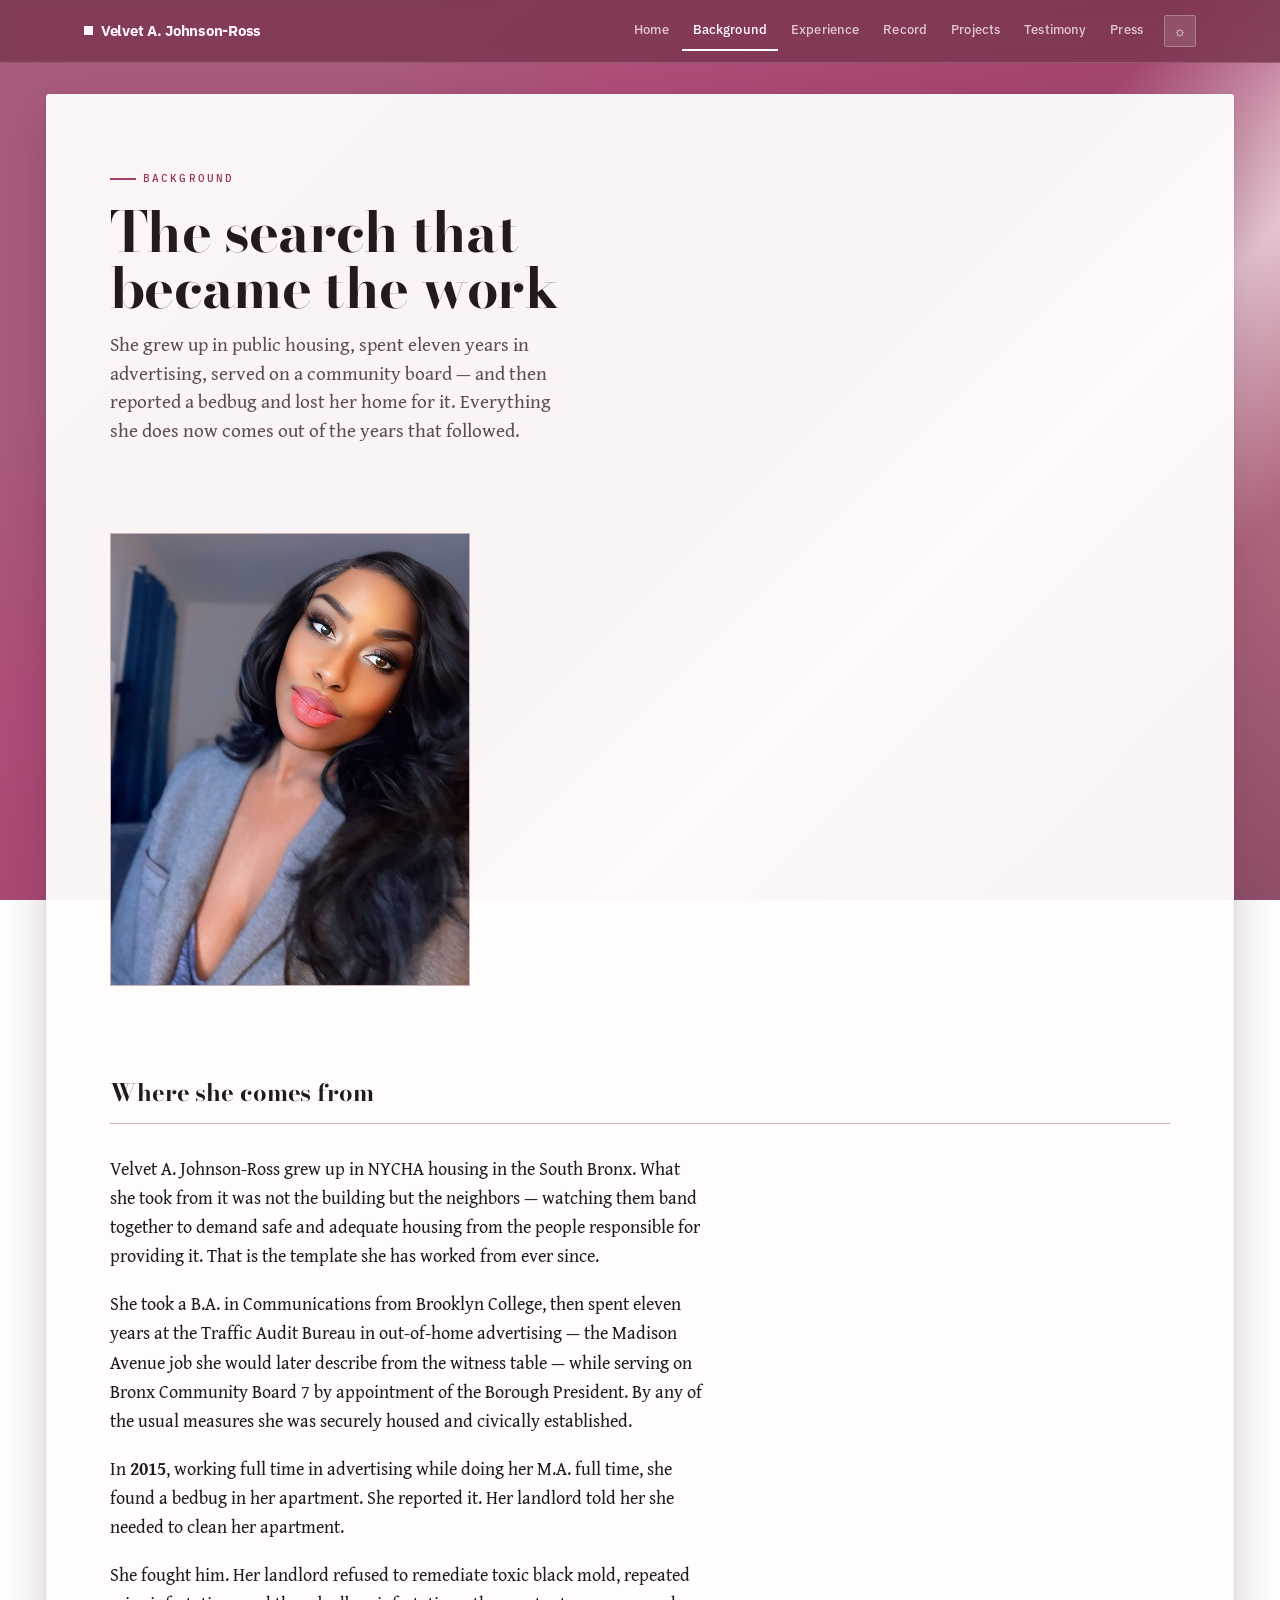
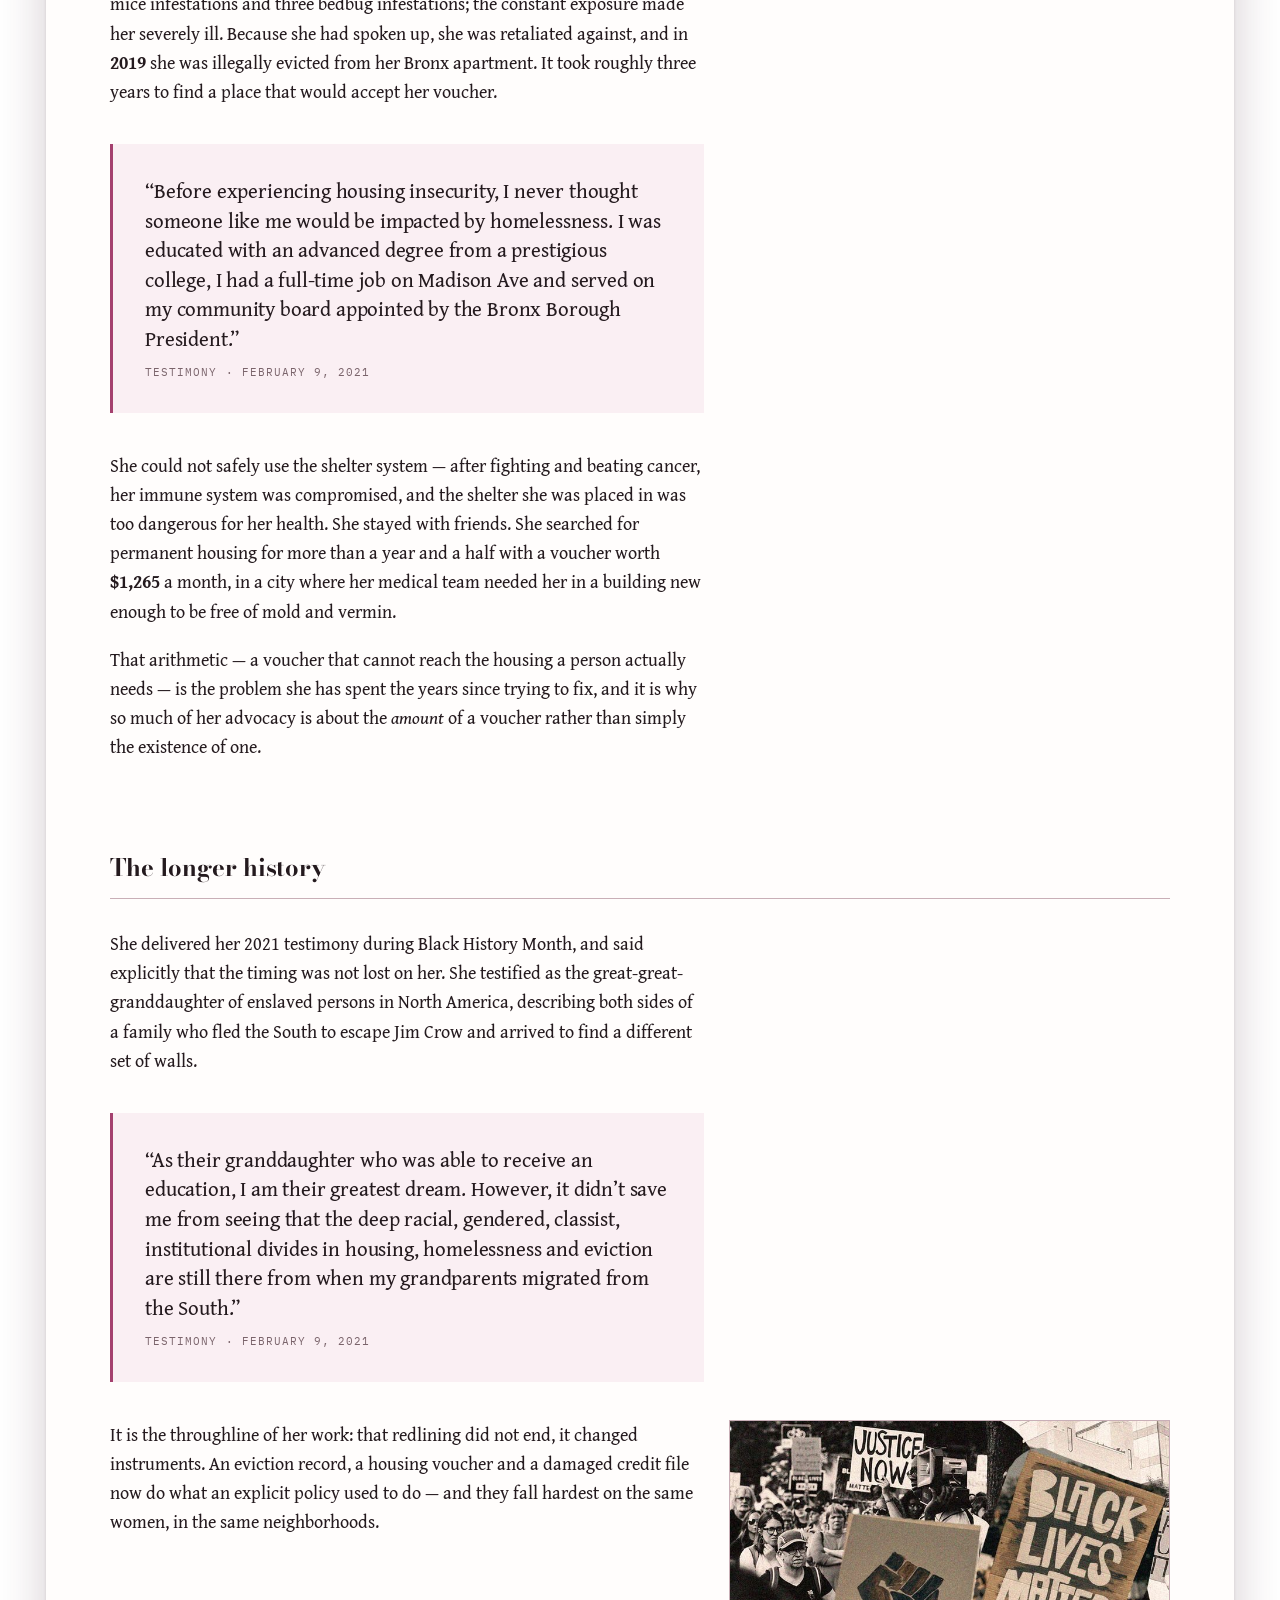
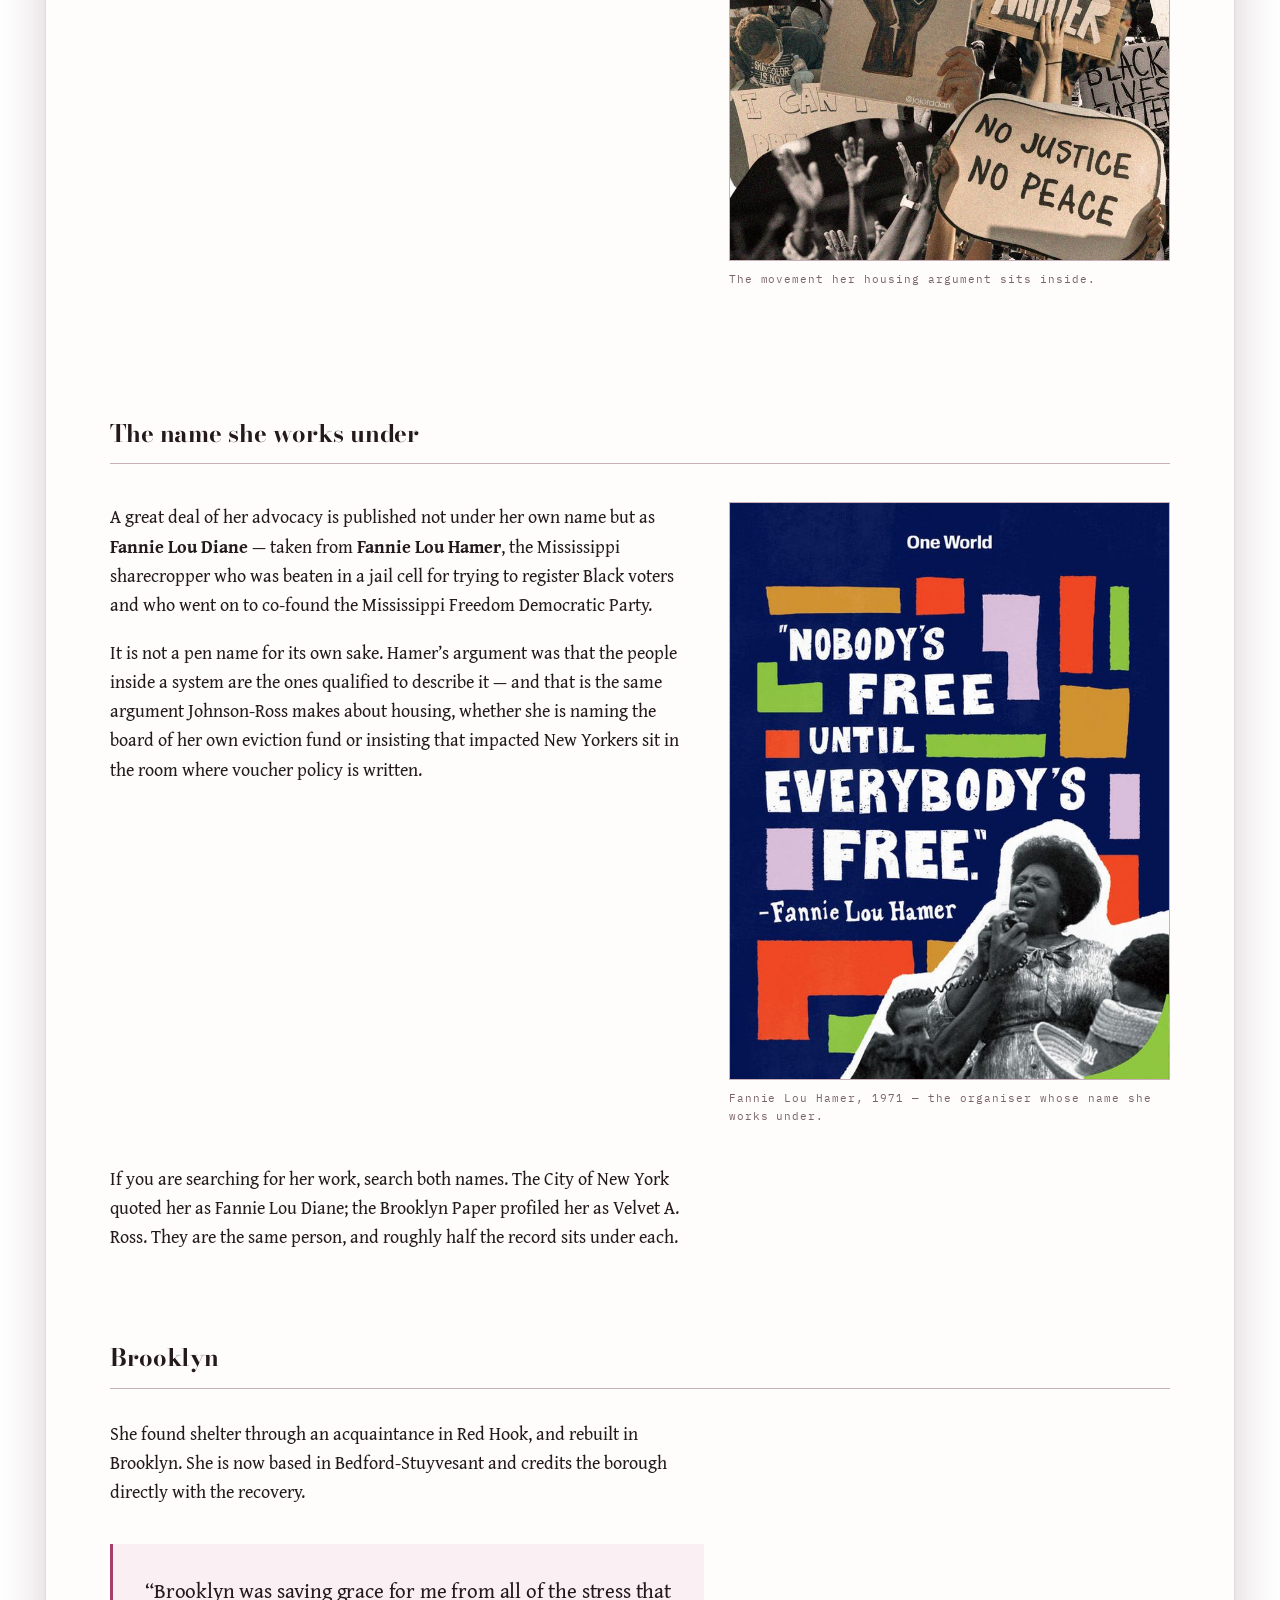
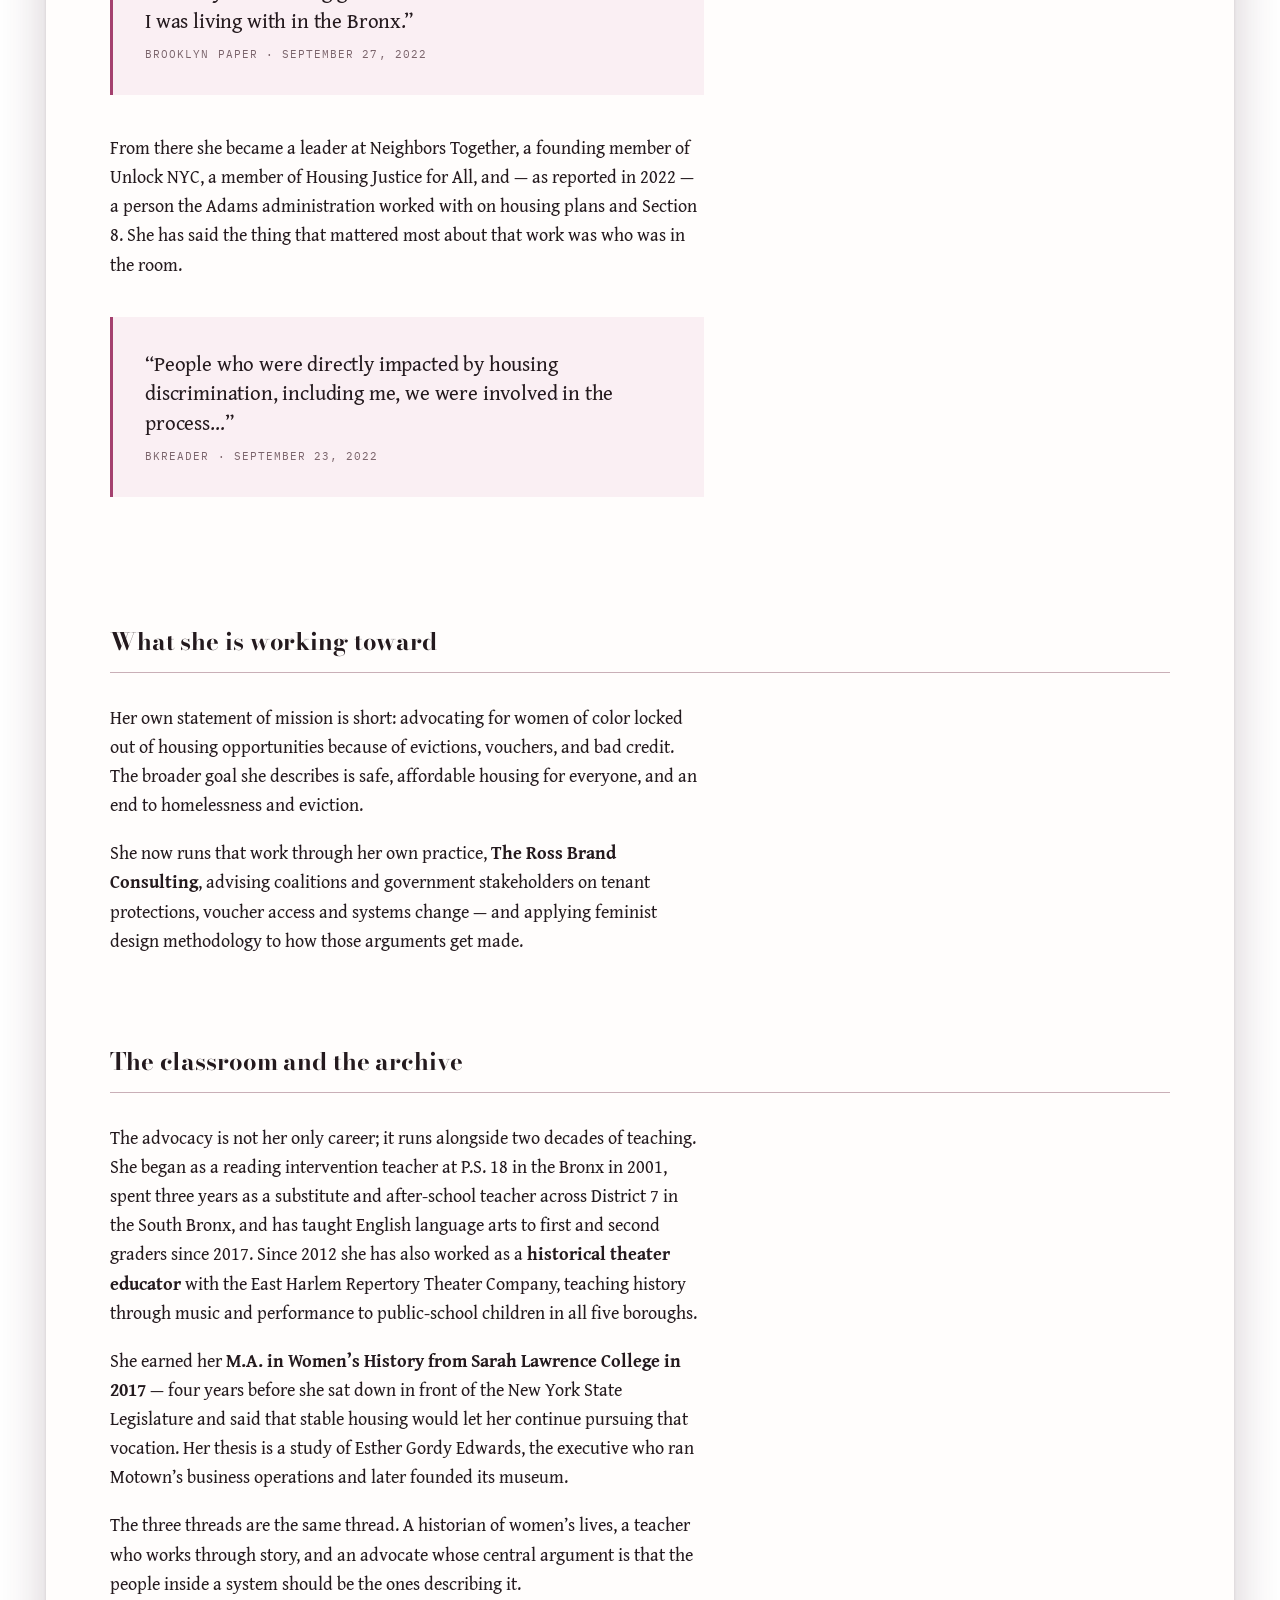
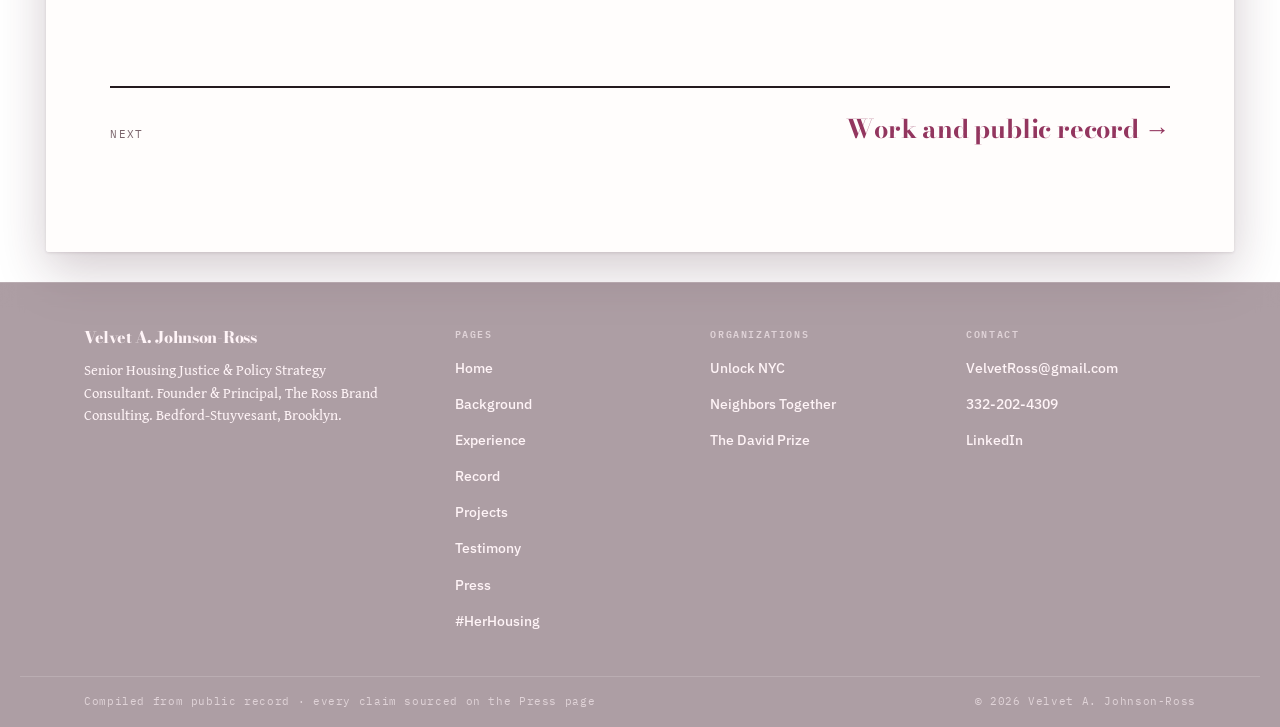
==== commit 713c0b30: "Size images by their shape instead of the prose measure .plate inherited --measure (66ch). That is c" ====
--- a/about.html
+++ b/about.html
@@ -11,7 +11,7 @@
 <meta property="og:url" content="https://velvetjohnsonross.com/about.html">
 <meta property="og:title" content="Background — Velvet A. Johnson-Ross">
 <meta property="og:description" content="From NYCHA housing in the South Bronx to the New York State legislative record.">
-<meta property="og:image" content="https://velvetjohnsonross.com/assets/velvet-headshot.jpg">
+<meta property="og:image" content="https://velvetjohnsonross.com/assets/velvet-portrait-close.jpg">
 <meta name="twitter:card" content="summary_large_image">
 <link rel="icon" href="data:image/svg+xml,<svg xmlns='http://www.w3.org/2000/svg' viewBox='0 0 100 100'><rect width='100' height='100' fill='%23A4406E'/><text y='.9em' x='50%25' text-anchor='middle' font-size='68' font-family='Georgia,serif' font-weight='bold' fill='%23FFFBFA'>V</text></svg>">
 <link rel="preconnect" href="https://fonts.googleapis.com">
@@ -103,30 +103,34 @@
           <cite>Testimony &middot; February 9, 2021</cite>
         </div>
 
+
+        <div class="plate-pair">
+        <div class="prose measure">
+          <p>It is the throughline of her work: that redlining did not end, it changed instruments. An eviction record, a housing voucher and a damaged credit file now do what an explicit policy used to do &mdash; and they fall hardest on the same women, in the same neighborhoods.</p>
+        </div>
         <figure class="plate">
           <img src="assets/movement-collage.jpg" width="750" height="750"
                alt="Collage of protest photographs and placards reading Black Lives Matter, Justice Now and No Justice No Peace, with a raised-fist painting at the centre.">
           <figcaption>The movement her housing argument sits inside.</figcaption>
         </figure>
-
-        <div class="prose measure">
-          <p>It is the throughline of her work: that redlining did not end, it changed instruments. An eviction record, a housing voucher and a damaged credit file now do what an explicit policy used to do &mdash; and they fall hardest on the same women, in the same neighborhoods.</p>
         </div>
       </section>
 
       <!-- ============================= THE NAME ============================= -->
       <section id="the-name">
         <div class="s-head"><h2>The name she works under</h2></div>
+        <div class="plate-pair">
         <div class="prose measure">
           <p>A great deal of her advocacy is published not under her own name but as <strong>Fannie Lou Diane</strong> &mdash; taken from <strong>Fannie Lou Hamer</strong>, the Mississippi sharecropper who was beaten in a jail cell for trying to register Black voters and who went on to co-found the Mississippi Freedom Democratic Party.</p>
           <p>It is not a pen name for its own sake. Hamer&rsquo;s argument was that the people inside a system are the ones qualified to describe it &mdash; and that is the same argument Johnson-Ross makes about housing, whether she is naming the board of her own eviction fund or insisting that impacted New Yorkers sit in the room where voucher policy is written.</p>
         </div>
-
         <figure class="plate">
           <img src="assets/hamer-quote.jpg" width="640" height="839"
                alt="Poster: &ldquo;Nobody&rsquo;s free until everybody&rsquo;s free.&rdquo; &mdash; Fannie Lou Hamer, set in white type on navy with cut-paper colour blocks and a photograph of Hamer speaking into a microphone.">
           <figcaption>Fannie Lou Hamer, 1971 &mdash; the organiser whose name she works under.</figcaption>
         </figure>
+        </div>
+
 
         <div class="prose measure">
           <p>If you are searching for her work, search both names. The City of New York quoted her as Fannie Lou Diane; the Brooklyn Paper profiled her as Velvet A. Ross. They are the same person, and roughly half the record sits under each.</p>
--- a/assets/styles.css
+++ b/assets/styles.css
@@ -1269,3 +1269,26 @@
 @media (min-width:900px){
   .plate.lead{max-width:400px}
 }
+
+
+/* ==========================================================================
+   PLATE SIZING — corrected
+   .plate inherited --measure (66ch). That is the right width for a column of
+   prose, but it turns a square graphic into a 572px slab and made the Hamer
+   poster 91% of viewport height. Images are sized by their shape instead, and
+   never past their natural width.
+   ========================================================================== */
+.plate{max-width:min(420px,100%)}
+.plate img{max-width:100%;height:auto}
+.plate.wide{max-width:var(--measure)}       /* landscape may run the measure */
+.plate.lead{max-width:min(380px,100%)}
+@media (min-width:900px){.plate.lead{max-width:360px}}
+
+/* inside a pair the grid column sets the width */
+.plate-pair .plate{max-width:none;margin:0}
+.plate-pair .plate img{width:100%}
+
+/* a pair should not collapse the image to a sliver on mid widths */
+@media (min-width:860px){
+  .plate-pair{grid-template-columns:minmax(0,1fr) minmax(260px,.75fr)}
+}
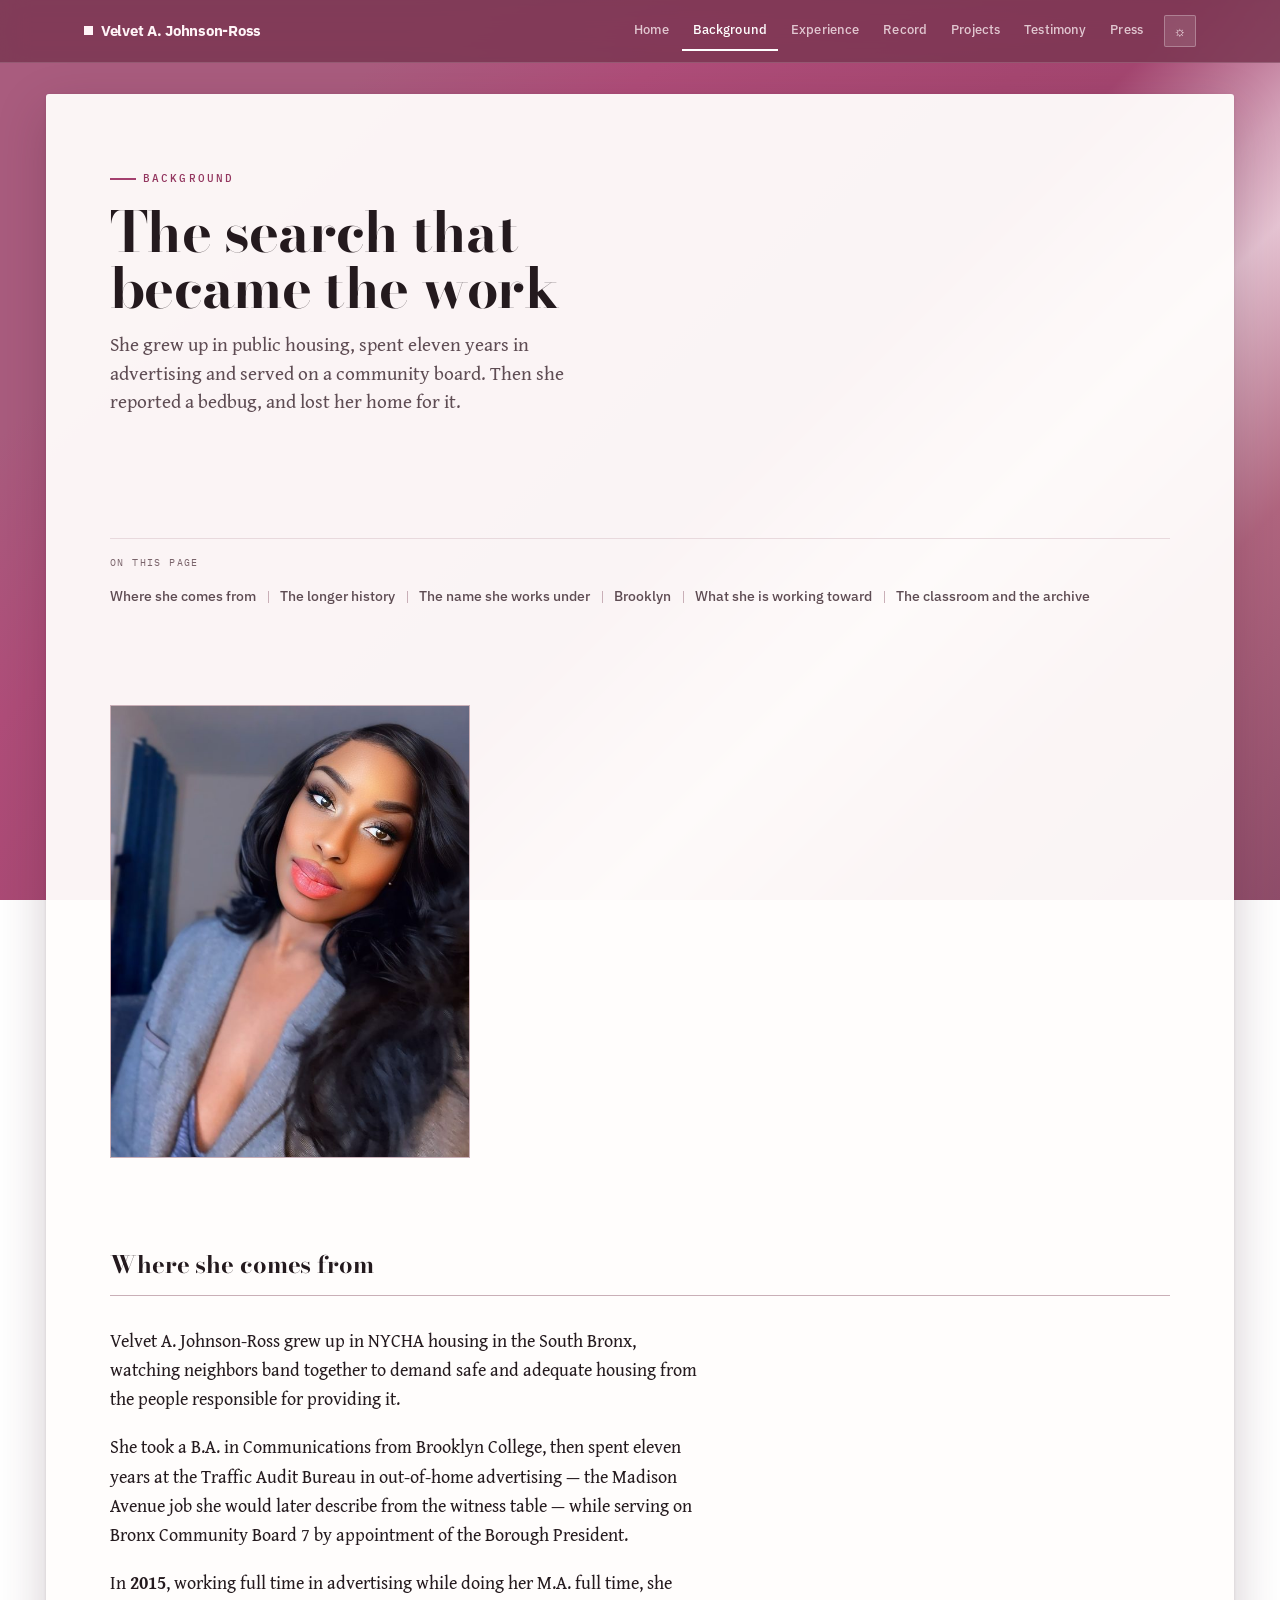
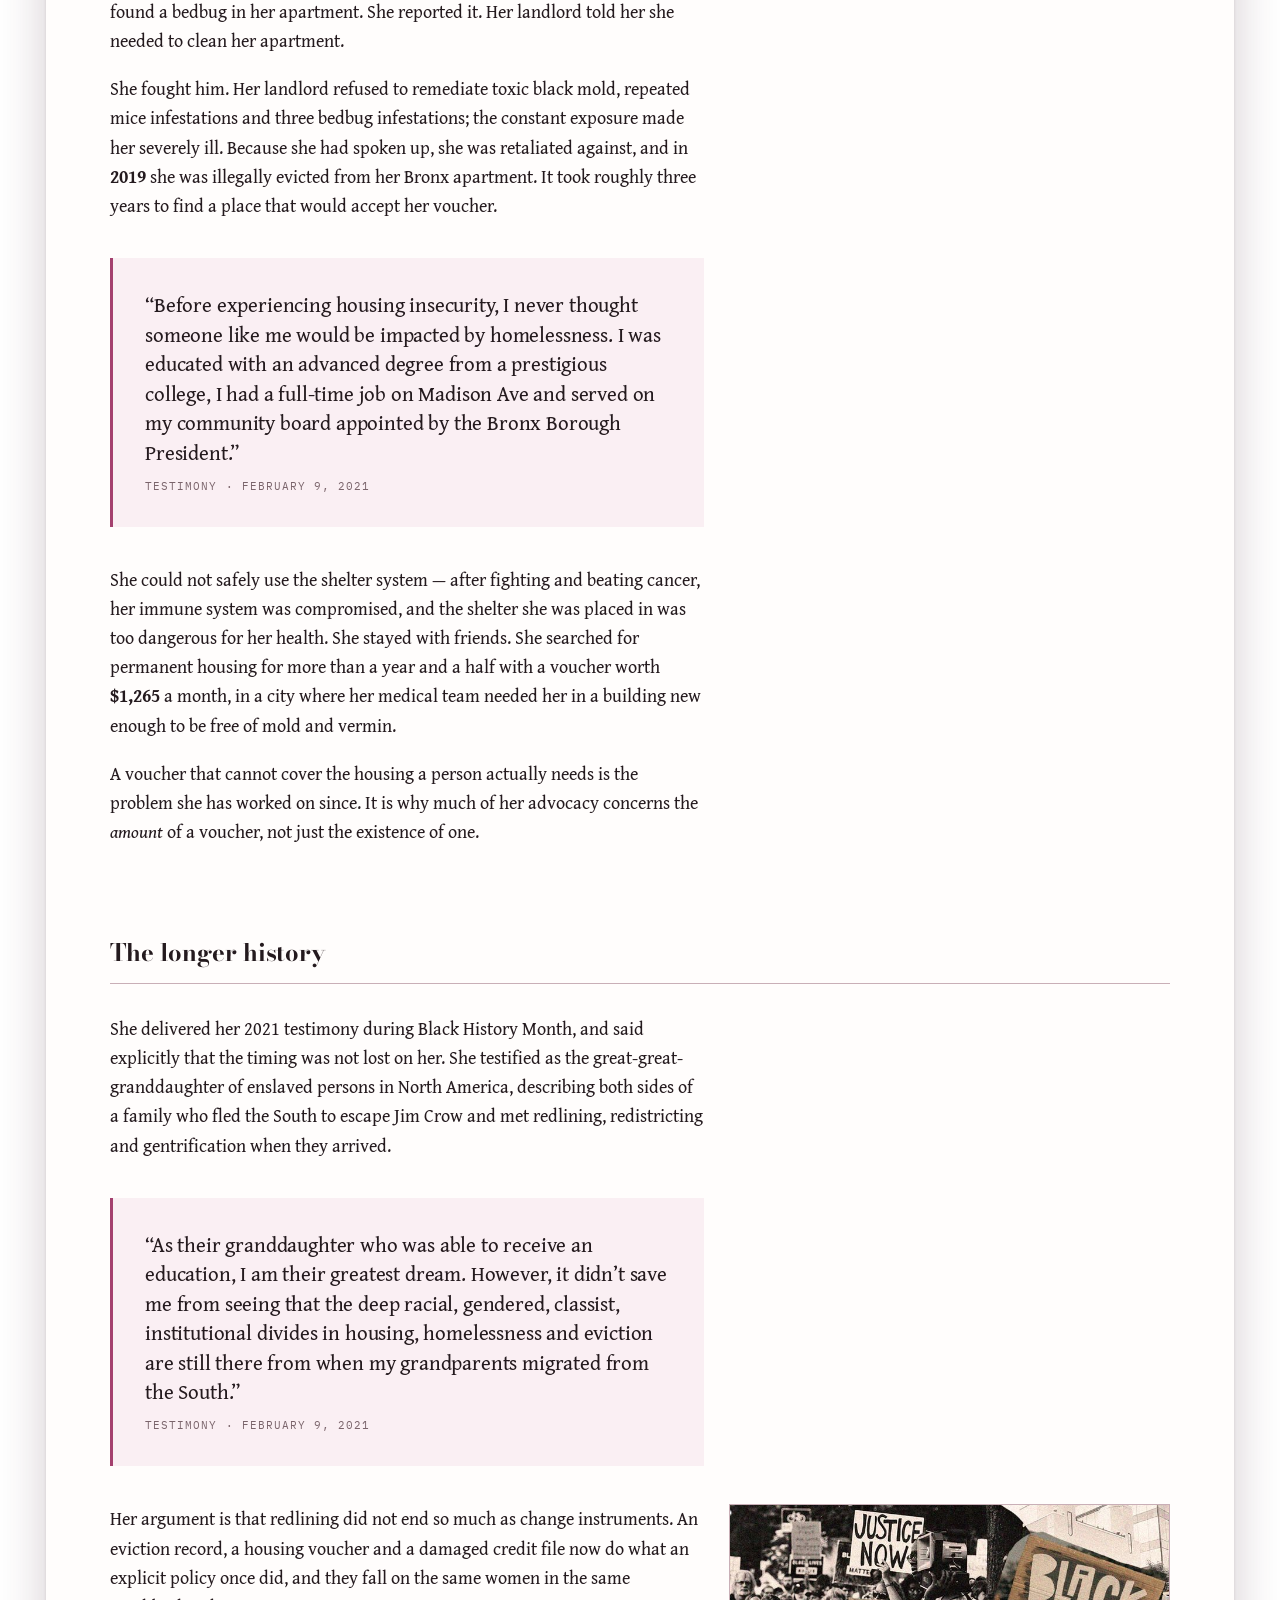
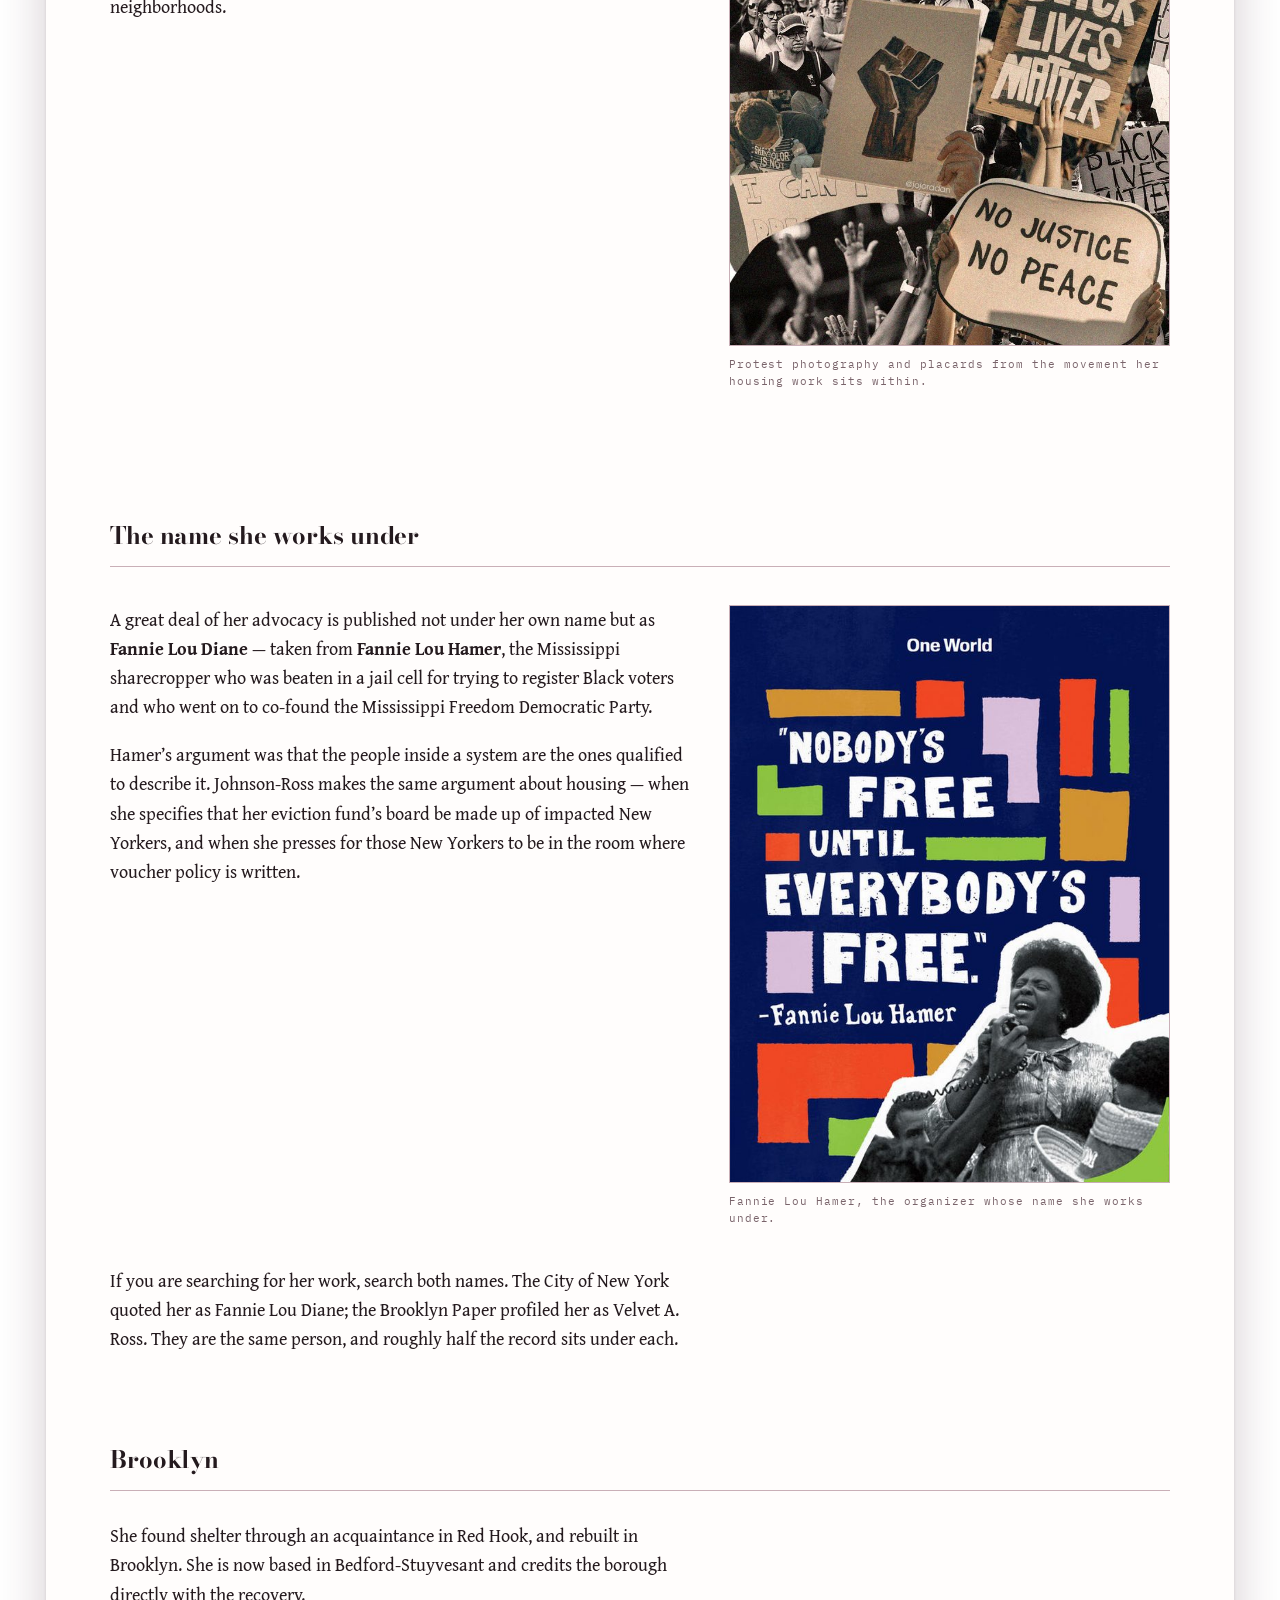
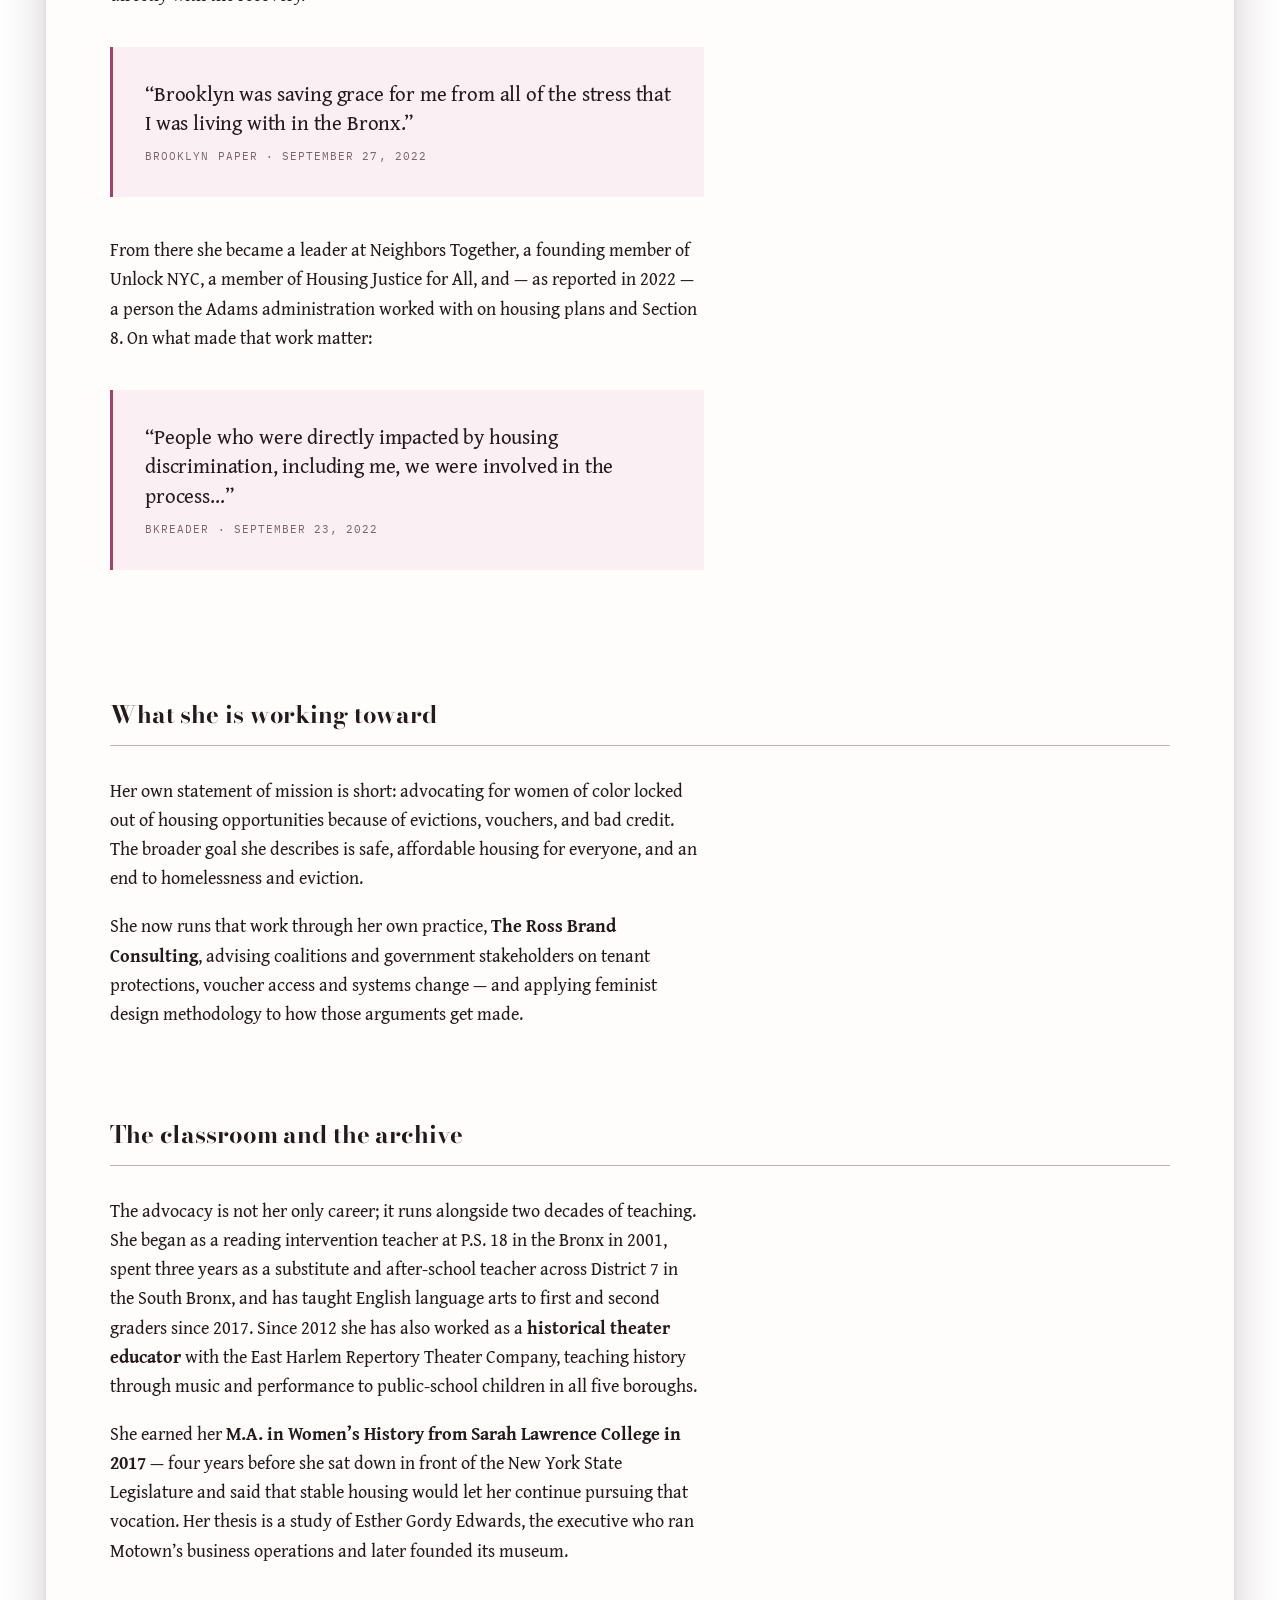
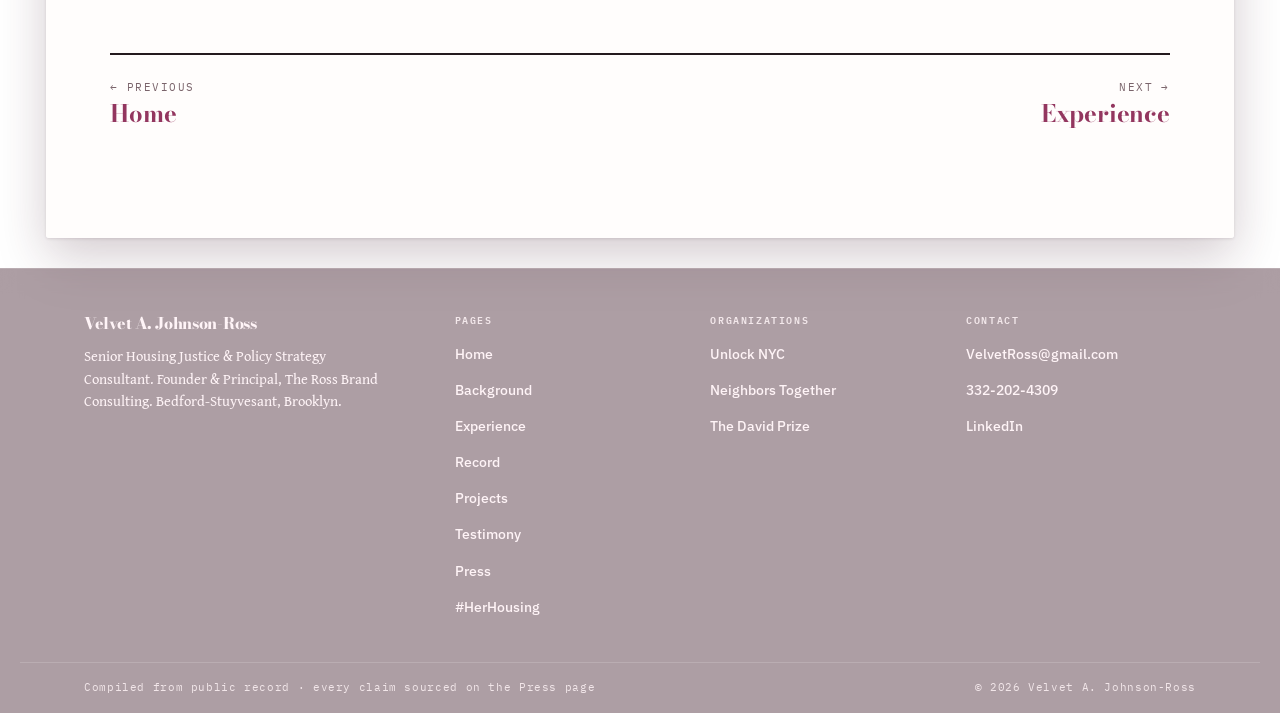
==== commit d859ee06: "Cut the editorial slop, and fix a Next chain that skipped two pages Copy - Removed the summarising c" ====
--- a/about.html
+++ b/about.html
@@ -59,8 +59,18 @@
       <header class="page-head" style="margin-bottom:0;border-bottom:0;padding-bottom:0">
         <p class="eyebrow">Background</p>
         <h1 class="page-title">The search that<br>became the work</h1>
-        <p class="page-sub">She grew up in public housing, spent eleven years in advertising, served on a community board &mdash; and then reported a bedbug and lost her home for it. Everything she does now comes out of the years that followed.</p>
+        <p class="page-sub">She grew up in public housing, spent eleven years in advertising and served on a community board. Then she reported a bedbug, and lost her home for it.</p>
       </header>
+
+      <nav class="onpage" aria-label="On this page">
+        <span class="lbl">On this page</span>
+        <a href="#where-she-comes-from">Where she comes from</a>
+        <a href="#the-longer-history">The longer history</a>
+        <a href="#the-name">The name she works under</a>
+        <a href="#brooklyn">Brooklyn</a>
+        <a href="#what-she-is-working-toward">What she is working toward</a>
+        <a href="#the-classroom-and-the-archive">The classroom and the archive</a>
+      </nav>
 
       <!-- ============================= PORTRAIT BAND ============================= -->
       <section aria-label="Portrait">
@@ -71,11 +81,11 @@
       </section>
 
       <!-- ============================= NARRATIVE ============================= -->
-      <section>
+      <section id="where-she-comes-from">
         <div class="s-head"><h2>Where she comes from</h2></div>
         <div class="prose measure">
-          <p>Velvet A. Johnson-Ross grew up in NYCHA housing in the South Bronx. What she took from it was not the building but the neighbors &mdash; watching them band together to demand safe and adequate housing from the people responsible for providing it. That is the template she has worked from ever since.</p>
-          <p>She took a B.A. in Communications from Brooklyn College, then spent eleven years at the Traffic Audit Bureau in out-of-home advertising &mdash; the Madison Avenue job she would later describe from the witness table &mdash; while serving on Bronx Community Board 7 by appointment of the Borough President. By any of the usual measures she was securely housed and civically established.</p>
+          <p>Velvet A. Johnson-Ross grew up in NYCHA housing in the South Bronx, watching neighbors band together to demand safe and adequate housing from the people responsible for providing it.</p>
+          <p>She took a B.A. in Communications from Brooklyn College, then spent eleven years at the Traffic Audit Bureau in out-of-home advertising &mdash; the Madison Avenue job she would later describe from the witness table &mdash; while serving on Bronx Community Board 7 by appointment of the Borough President.</p>
           <p>In <strong>2015</strong>, working full time in advertising while doing her M.A. full time, she found a bedbug in her apartment. She reported it. Her landlord told her she needed to clean her apartment.</p>
           <p>She fought him. Her landlord refused to remediate toxic black mold, repeated mice infestations and three bedbug infestations; the constant exposure made her severely ill. Because she had spoken up, she was retaliated against, and in <strong>2019</strong> she was illegally evicted from her Bronx apartment. It took roughly three years to find a place that would accept her voucher.</p>
         </div>
@@ -87,15 +97,15 @@
 
         <div class="prose measure">
           <p>She could not safely use the shelter system &mdash; after fighting and beating cancer, her immune system was compromised, and the shelter she was placed in was too dangerous for her health. She stayed with friends. She searched for permanent housing for more than a year and a half with a voucher worth <strong>$1,265</strong> a month, in a city where her medical team needed her in a building new enough to be free of mold and vermin.</p>
-          <p>That arithmetic &mdash; a voucher that cannot reach the housing a person actually needs &mdash; is the problem she has spent the years since trying to fix, and it is why so much of her advocacy is about the <em>amount</em> of a voucher rather than simply the existence of one.</p>
+          <p>A voucher that cannot cover the housing a person actually needs is the problem she has worked on since. It is why much of her advocacy concerns the <em>amount</em> of a voucher, not just the existence of one.</p>
         </div>
       </section>
 
       <!-- ============================= LINEAGE ============================= -->
-      <section>
+      <section id="the-longer-history">
         <div class="s-head"><h2>The longer history</h2></div>
         <div class="prose measure">
-          <p>She delivered her 2021 testimony during Black History Month, and said explicitly that the timing was not lost on her. She testified as the great-great-granddaughter of enslaved persons in North America, describing both sides of a family who fled the South to escape Jim Crow and arrived to find a different set of walls.</p>
+          <p>She delivered her 2021 testimony during Black History Month, and said explicitly that the timing was not lost on her. She testified as the great-great-granddaughter of enslaved persons in North America, describing both sides of a family who fled the South to escape Jim Crow and met redlining, redistricting and gentrification when they arrived.</p>
         </div>
 
         <div class="quote-inset">
@@ -106,12 +116,12 @@
 
         <div class="plate-pair">
         <div class="prose measure">
-          <p>It is the throughline of her work: that redlining did not end, it changed instruments. An eviction record, a housing voucher and a damaged credit file now do what an explicit policy used to do &mdash; and they fall hardest on the same women, in the same neighborhoods.</p>
+          <p>Her argument is that redlining did not end so much as change instruments. An eviction record, a housing voucher and a damaged credit file now do what an explicit policy once did, and they fall on the same women in the same neighborhoods.</p>
         </div>
         <figure class="plate">
           <img src="assets/movement-collage.jpg" width="750" height="750"
-               alt="Collage of protest photographs and placards reading Black Lives Matter, Justice Now and No Justice No Peace, with a raised-fist painting at the centre.">
-          <figcaption>The movement her housing argument sits inside.</figcaption>
+               alt="Collage of protest photographs and placards reading Black Lives Matter, Justice Now and No Justice No Peace, with a raised-fist painting at the center.">
+          <figcaption>Protest photography and placards from the movement her housing work sits within.</figcaption>
         </figure>
         </div>
       </section>
@@ -122,12 +132,12 @@
         <div class="plate-pair">
         <div class="prose measure">
           <p>A great deal of her advocacy is published not under her own name but as <strong>Fannie Lou Diane</strong> &mdash; taken from <strong>Fannie Lou Hamer</strong>, the Mississippi sharecropper who was beaten in a jail cell for trying to register Black voters and who went on to co-found the Mississippi Freedom Democratic Party.</p>
-          <p>It is not a pen name for its own sake. Hamer&rsquo;s argument was that the people inside a system are the ones qualified to describe it &mdash; and that is the same argument Johnson-Ross makes about housing, whether she is naming the board of her own eviction fund or insisting that impacted New Yorkers sit in the room where voucher policy is written.</p>
+          <p>Hamer&rsquo;s argument was that the people inside a system are the ones qualified to describe it. Johnson-Ross makes the same argument about housing &mdash; when she specifies that her eviction fund&rsquo;s board be made up of impacted New Yorkers, and when she presses for those New Yorkers to be in the room where voucher policy is written.</p>
         </div>
         <figure class="plate">
           <img src="assets/hamer-quote.jpg" width="640" height="839"
-               alt="Poster: &ldquo;Nobody&rsquo;s free until everybody&rsquo;s free.&rdquo; &mdash; Fannie Lou Hamer, set in white type on navy with cut-paper colour blocks and a photograph of Hamer speaking into a microphone.">
-          <figcaption>Fannie Lou Hamer, 1971 &mdash; the organiser whose name she works under.</figcaption>
+               alt="Poster: &ldquo;Nobody&rsquo;s free until everybody&rsquo;s free.&rdquo; &mdash; Fannie Lou Hamer, set in white type on navy with cut-paper color blocks and a photograph of Hamer speaking into a microphone.">
+          <figcaption>Fannie Lou Hamer, the organizer whose name she works under.</figcaption>
         </figure>
         </div>
 
@@ -138,7 +148,7 @@
       </section>
 
       <!-- ============================= BROOKLYN ============================= -->
-      <section>
+      <section id="brooklyn">
         <div class="s-head"><h2>Brooklyn</h2></div>
         <div class="prose measure">
           <p>She found shelter through an acquaintance in Red Hook, and rebuilt in Brooklyn. She is now based in Bedford-Stuyvesant and credits the borough directly with the recovery.</p>
@@ -150,7 +160,7 @@
         </div>
 
         <div class="prose measure">
-          <p>From there she became a leader at Neighbors Together, a founding member of Unlock NYC, a member of Housing Justice for All, and &mdash; as reported in 2022 &mdash; a person the Adams administration worked with on housing plans and Section 8. She has said the thing that mattered most about that work was who was in the room.</p>
+          <p>From there she became a leader at Neighbors Together, a founding member of Unlock NYC, a member of Housing Justice for All, and &mdash; as reported in 2022 &mdash; a person the Adams administration worked with on housing plans and Section 8. On what made that work matter:</p>
         </div>
 
         <div class="quote-inset">
@@ -160,7 +170,7 @@
       </section>
 
       <!-- ============================= WHAT SHE WANTS ============================= -->
-      <section>
+      <section id="what-she-is-working-toward">
         <div class="s-head"><h2>What she is working toward</h2></div>
         <div class="prose measure">
           <p>Her own statement of mission is short: advocating for women of color locked out of housing opportunities because of evictions, vouchers, and bad credit. The broader goal she describes is safe, affordable housing for everyone, and an end to homelessness and eviction.</p>
@@ -169,19 +179,18 @@
       </section>
 
       <!-- ============================= THE CLASSROOM ============================= -->
-      <section>
+      <section id="the-classroom-and-the-archive">
         <div class="s-head"><h2>The classroom and the archive</h2></div>
         <div class="prose measure">
           <p>The advocacy is not her only career; it runs alongside two decades of teaching. She began as a reading intervention teacher at P.S. 18 in the Bronx in 2001, spent three years as a substitute and after-school teacher across District 7 in the South Bronx, and has taught English language arts to first and second graders since 2017. Since 2012 she has also worked as a <strong>historical theater educator</strong> with the East Harlem Repertory Theater Company, teaching history through music and performance to public-school children in all five boroughs.</p>
           <p>She earned her <strong>M.A. in Women&rsquo;s History from Sarah Lawrence College in 2017</strong> &mdash; four years before she sat down in front of the New York State Legislature and said that stable housing would let her continue pursuing that vocation. Her thesis is a study of Esther Gordy Edwards, the executive who ran Motown&rsquo;s business operations and later founded its museum.</p>
-          <p>The three threads are the same thread. A historian of women&rsquo;s lives, a teacher who works through story, and an advocate whose central argument is that the people inside a system should be the ones describing it.</p>
-        </div>
-      </section>
-
-      <div class="next">
-        <span class="lbl">Next</span>
-        <a href="work.html">Work and public record &rarr;</a>
-      </div>
+        </div>
+      </section>
+
+      <nav class="pager" aria-label="Page">
+        <a class="pg pg-prev" href="index.html"><span class="lbl">&larr; Previous</span><span class="t">Home</span></a>
+        <a class="pg pg-next" href="experience.html"><span class="lbl">Next &rarr;</span><span class="t">Experience</span></a>
+      </nav>
 
     </div>
   </div>
--- a/assets/styles.css
+++ b/assets/styles.css
@@ -1292,3 +1292,156 @@
 @media (min-width:860px){
   .plate-pair{grid-template-columns:minmax(0,1fr) minmax(260px,.75fr)}
 }
+
+/* ==========================================================================
+   AUDIT FIXES
+   Measured on the live site across all 8 pages, both themes, with proper
+   alpha compositing over the gradient ground.
+   ========================================================================== */
+
+/* Footer headings and the legal line sat at 4.2:1 in light mode (needs 4.5).
+   The footer is a translucent panel over the rose gradient, which is lighter
+   in the light theme, so the 62% white text lost contrast there. */
+.site-footer h4{color:rgba(255,244,247,.86)}
+.legal{color:rgba(255,244,247,.84)}
+
+/* The "next page" link was a 30px touch target. Padding lifts it clear of the
+   32px floor without changing how it reads. */
+.next a{
+  display:inline-block;
+  padding-block:8px;
+  min-height:44px;
+  box-sizing:border-box;
+}
+.next{align-items:center}
+
+/* ==========================================================================
+   NAVIGATION — added after the full-site audit.
+
+   Three problems this fixes:
+   1. Following "Next" from the home page never reached Experience or
+      Projects. The chain now walks every page in nav order and returns home.
+   2. There was no way back except the browser button, so the pager runs both
+      directions.
+   3. Pages of 6+ sections (Experience has 10) had no way to see what was on
+      them without scrolling the whole thing.
+   ========================================================================== */
+
+/* ---- pager: previous / next, on every page ---- */
+.pager{
+  border-top:2px solid var(--ink);
+  padding-top:16px;
+  display:grid;
+  grid-template-columns:1fr 1fr;
+  gap:18px;
+}
+.pager .pg{
+  display:flex;flex-direction:column;gap:4px;
+  text-decoration:none;
+  padding-block:8px;
+  min-height:44px;
+  box-sizing:border-box;
+}
+.pager .pg-next{text-align:right;align-items:flex-end}
+.pager .pg-prev{grid-column:1}
+.pager .pg-next{grid-column:2}
+.pager .lbl{
+  font-family:var(--f-mono);font-size:10.5px;letter-spacing:.14em;
+  text-transform:uppercase;color:var(--ink-faint);
+}
+.pager .t{
+  font-family:var(--f-display);font-optical-sizing:auto;
+  font-size:clamp(1.1rem,2.7vw,1.5rem);
+  font-weight:700;letter-spacing:-.008em;line-height:1.15;
+  color:var(--brick-ink);
+}
+.pager .pg:hover .t{text-decoration:underline;text-underline-offset:5px}
+@media (max-width:560px){
+  .pager{grid-template-columns:1fr;gap:4px}
+  .pager .pg{padding-block:10px}
+  .pager .pg-prev,.pager .pg-next{grid-column:1;text-align:left;align-items:flex-start}
+  .pager .pg-prev{order:2;border-top:1px solid var(--rule);padding-top:12px}
+  .pager .pg-next{order:1}
+}
+
+/* ---- on-page section index, for the pages long enough to need one ---- */
+.onpage{
+  display:flex;flex-wrap:wrap;align-items:baseline;
+  gap:6px 0;
+  margin-top:clamp(24px,3.5vw,34px);
+  padding-top:16px;
+  border-top:1px solid var(--rule);
+}
+.onpage .lbl{
+  font-family:var(--f-mono);font-size:10px;letter-spacing:.14em;
+  text-transform:uppercase;color:var(--ink-faint);
+  width:100%;margin-bottom:2px;
+}
+.onpage a{
+  font-family:var(--f-ui);font-size:13.5px;font-weight:500;
+  color:var(--ink-soft);text-decoration:none;
+  padding:7px 12px 7px 0;
+  margin-right:12px;
+  border-bottom:2px solid transparent;
+  position:relative;
+}
+.onpage a + a::before{
+  content:"";position:absolute;left:-12px;top:50%;
+  width:1px;height:12px;margin-top:-6px;background:var(--rule-strong);
+}
+.onpage a:hover{color:var(--brick-ink);border-bottom-color:var(--brick)}
+
+/* the sticky header is ~62px desktop / ~90px mobile; keep anchored headings clear of it */
+section[id]{scroll-margin-top:96px}
+@media (max-width:760px){section[id]{scroll-margin-top:112px}}
+
+/* ---- home-page route index: the home page previously linked nowhere
+        except the top nav, so Projects and #HerHousing were invisible ---- */
+.routes{display:grid;gap:0;border-top:2px solid var(--ink)}
+.routes a{
+  display:grid;
+  grid-template-columns:minmax(0,13rem) minmax(0,1fr) auto;
+  gap:4px 22px;
+  align-items:baseline;
+  padding-block:18px;
+  border-bottom:1px solid var(--rule);
+  text-decoration:none;
+}
+.routes .t{
+  font-family:var(--f-display);font-optical-sizing:auto;
+  font-size:1.2rem;font-weight:700;letter-spacing:-.008em;
+  color:var(--ink);
+}
+.routes .d{font-size:15.5px;line-height:1.5;color:var(--ink-soft)}
+.routes .go{
+  font-family:var(--f-mono);font-size:11px;color:var(--ink-faint);
+  justify-self:end;
+}
+.routes a:hover .t{color:var(--brick-ink);text-decoration:underline;text-underline-offset:4px}
+.routes a:hover .go{color:var(--brick-ink)}
+@media (max-width:720px){
+  .routes a{grid-template-columns:minmax(0,1fr) auto;gap:5px 14px}
+  .routes .d{grid-column:1/-1}
+}
+
+/* ---- project cards on the Record page now link out instead of
+        repeating the Projects page copy verbatim ---- */
+a.init{display:block;text-decoration:none;color:inherit}
+a.init:hover h3{color:var(--brick-ink);text-decoration:underline;text-underline-offset:4px}
+.init .go{
+  display:inline-block;margin-top:.55em;
+  font-family:var(--f-mono);font-size:11px;letter-spacing:.06em;
+  color:var(--ink-faint);
+}
+a.init:hover .go{color:var(--brick-ink)}
+
+/* ---- the pager and section index carry the same display face as headings ---- */
+.pager .t,.routes .t{font-family:var(--f-display)}
+
+/* ---- dark / gradient-ground treatment ---- */
+:root[data-mode="dark"] .pager .t,
+:root[data-mode="dark"] .routes a:hover .t{color:var(--brick)}
+
+@media print{
+  .pager,.onpage,.routes .go{display:none!important}
+}
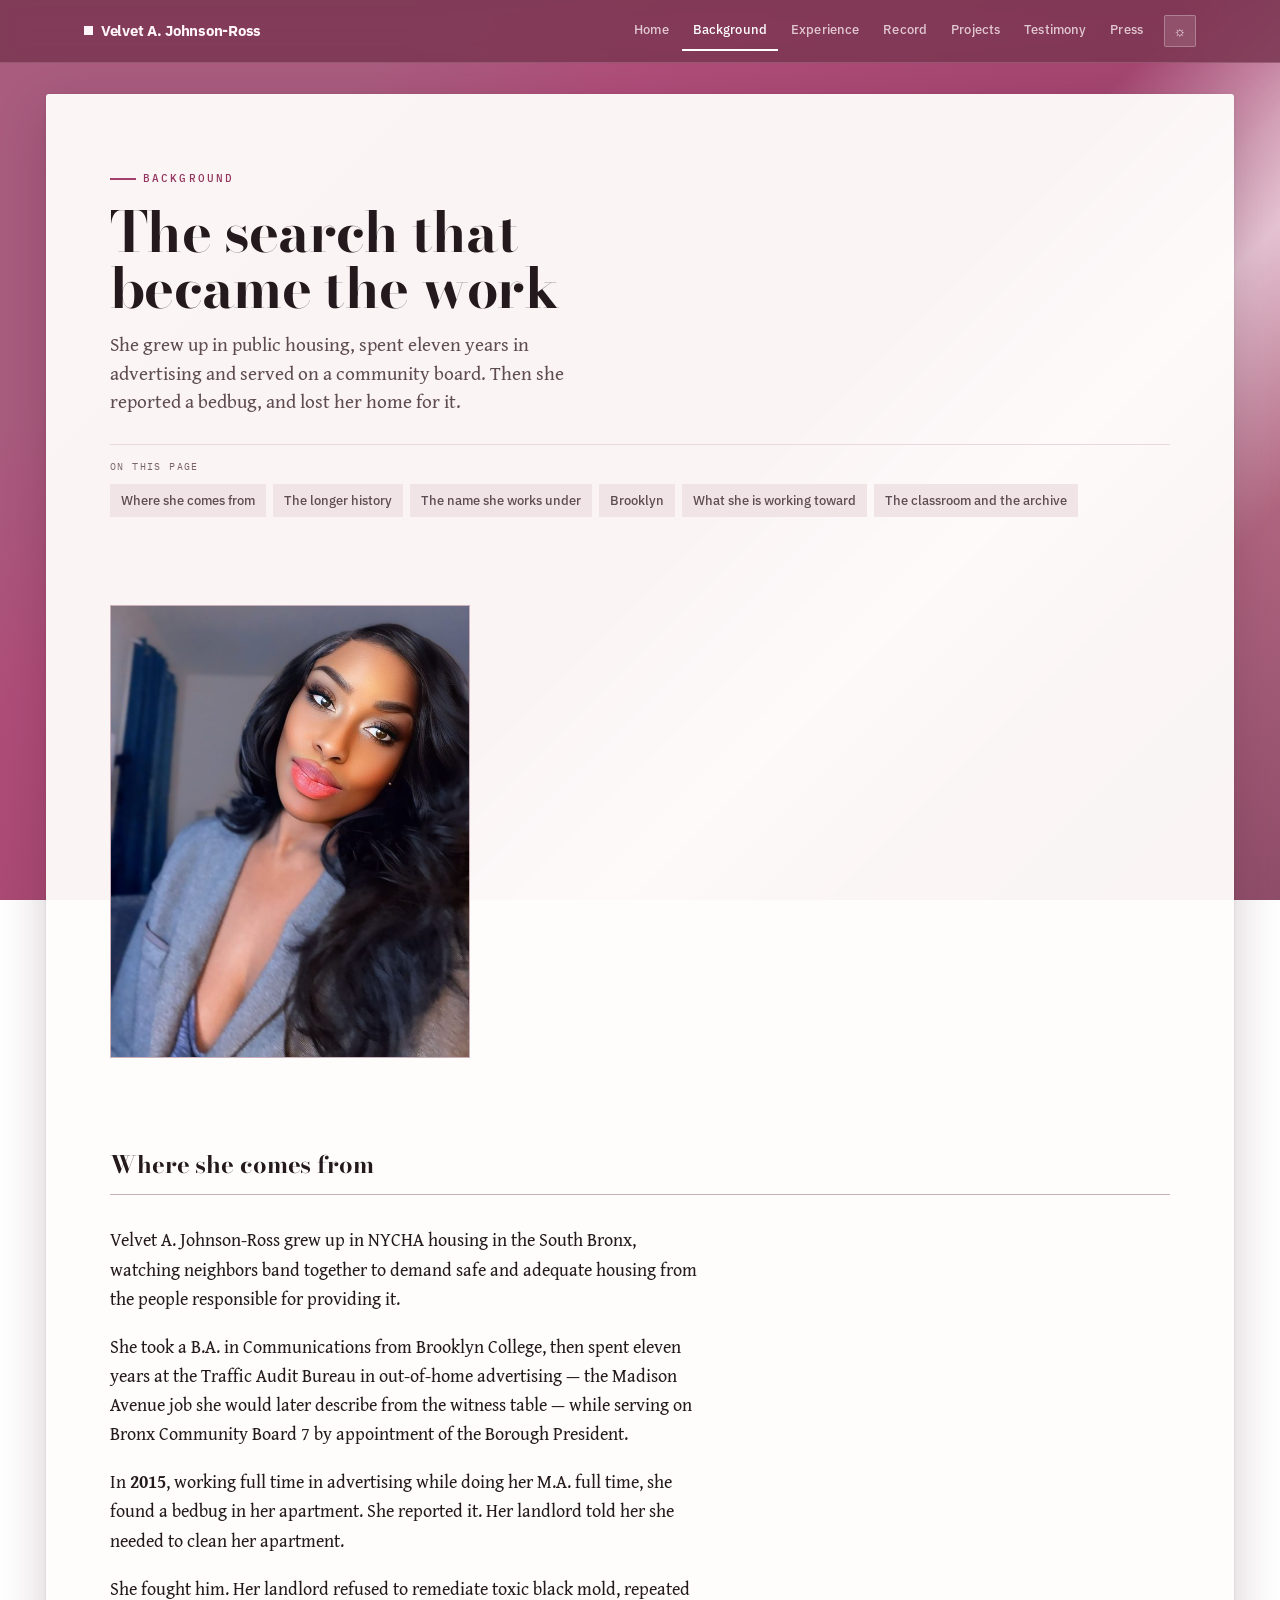
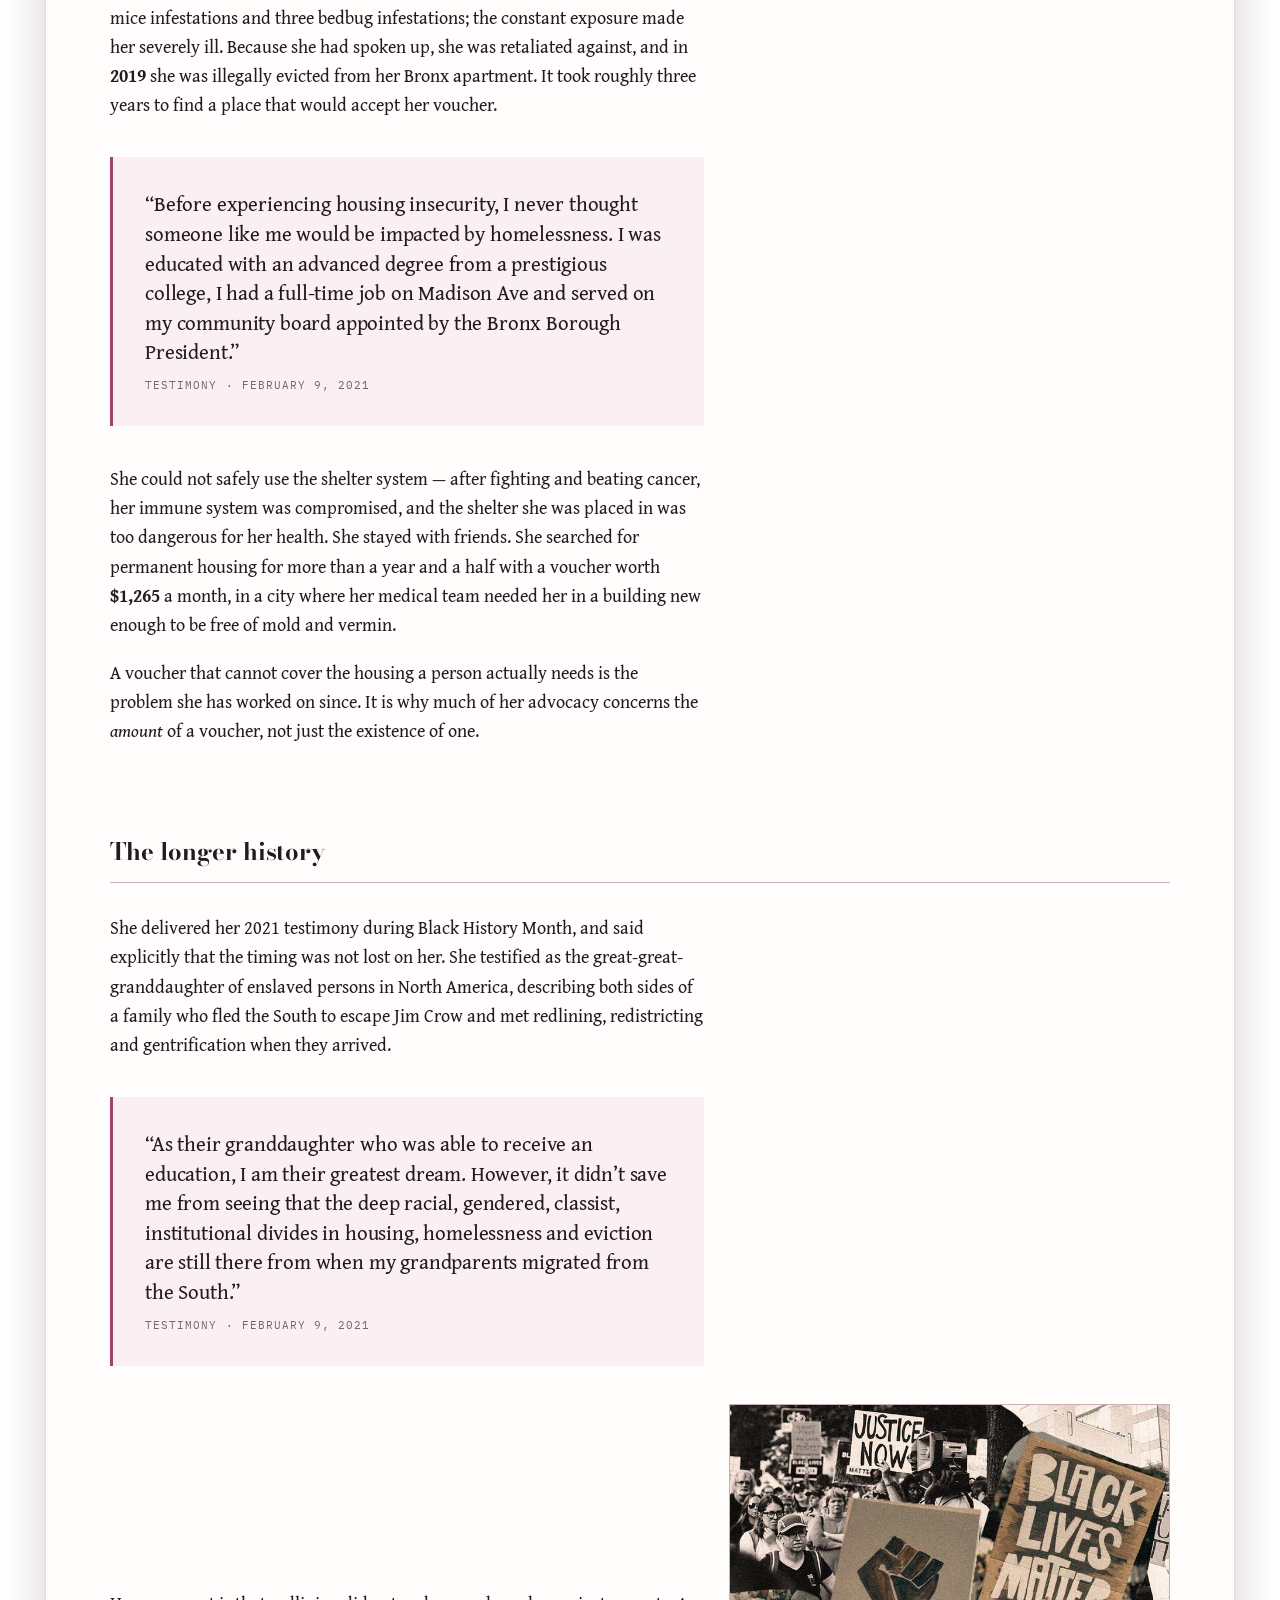
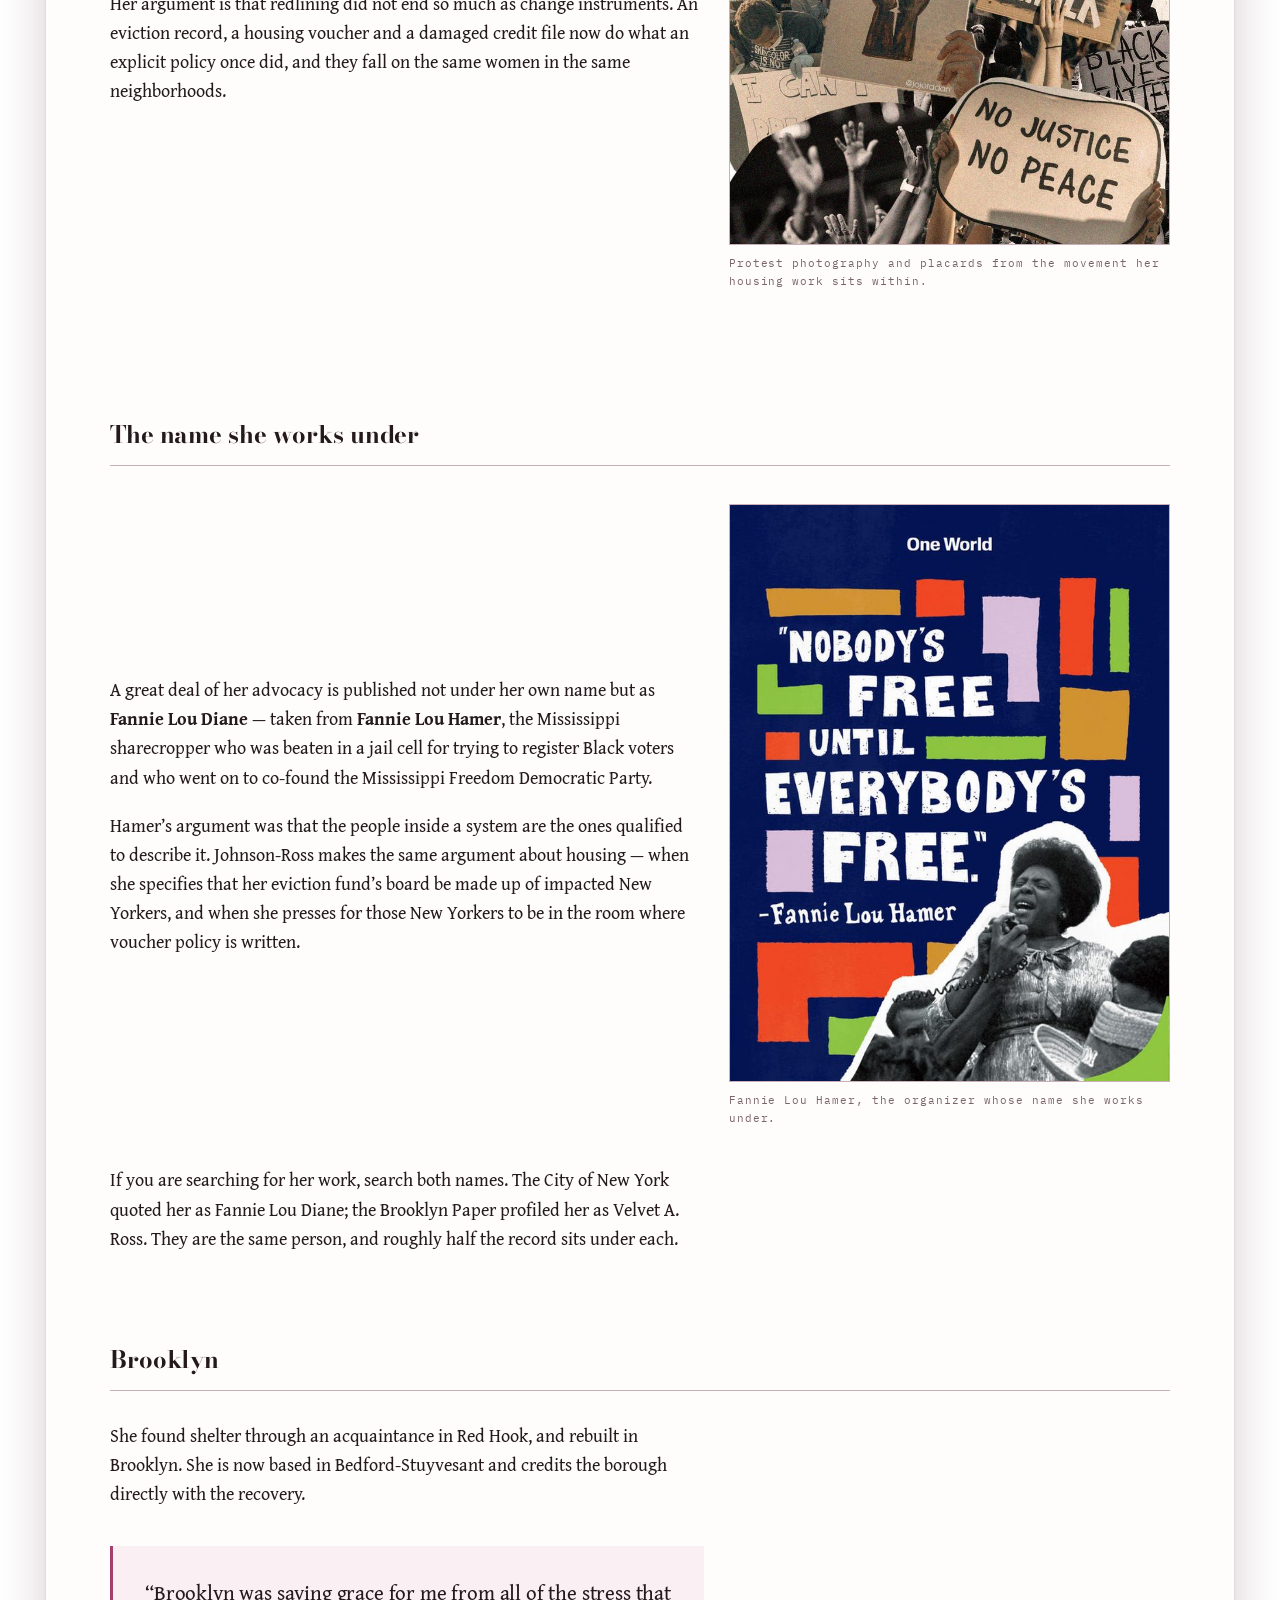
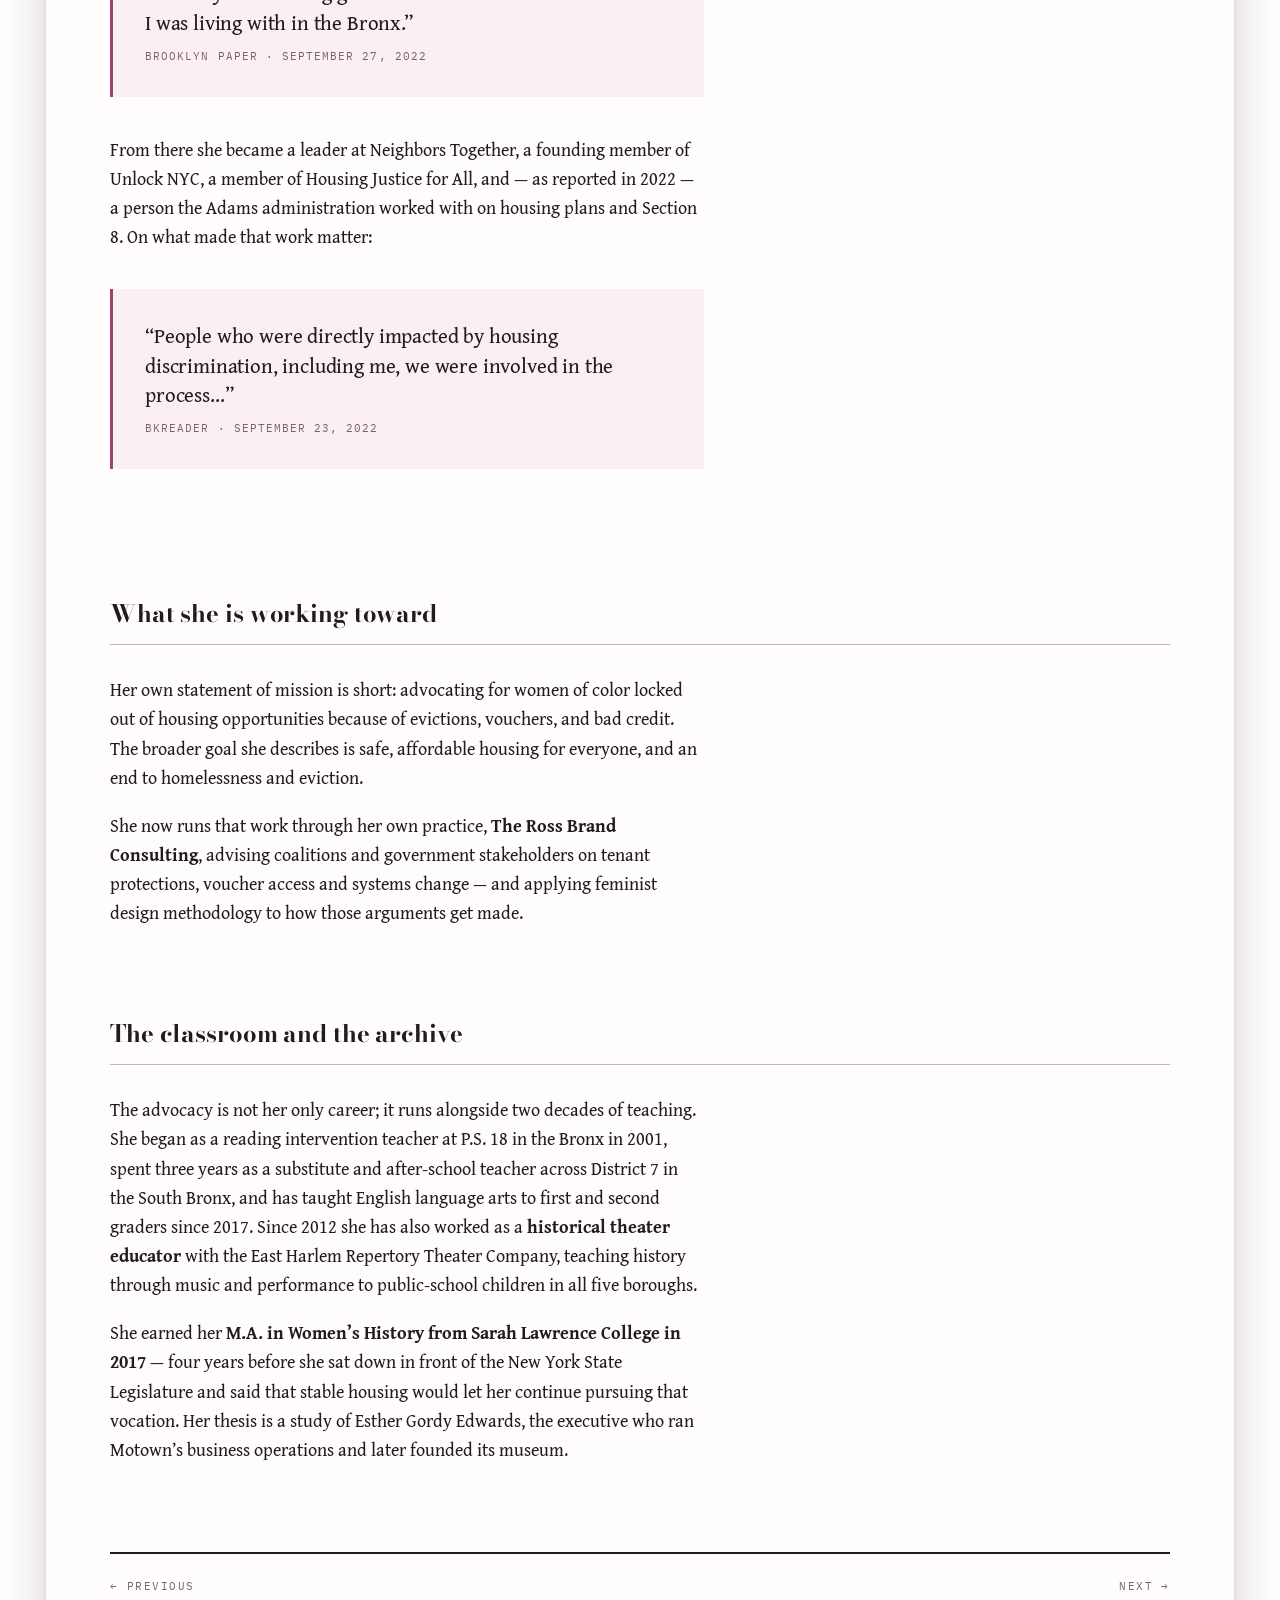
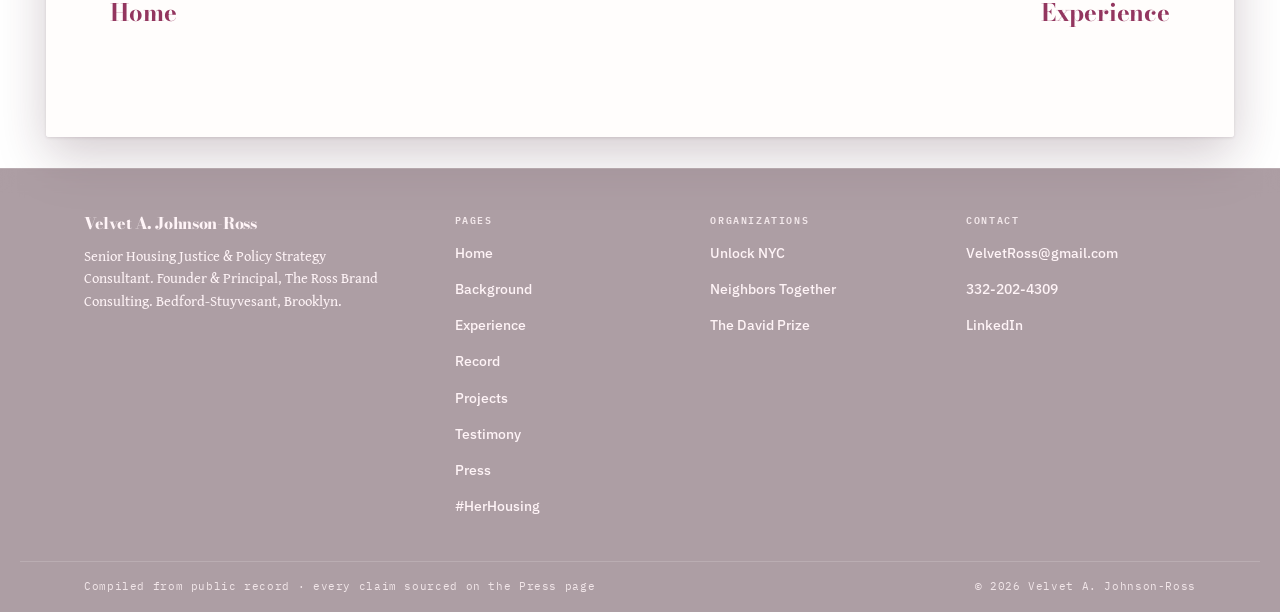
==== commit 99e224fe: "Close the three holes in the page body A short paragraph beside a tall picture left the text column " ====
--- a/about.html
+++ b/about.html
@@ -60,17 +60,16 @@
         <p class="eyebrow">Background</p>
         <h1 class="page-title">The search that<br>became the work</h1>
         <p class="page-sub">She grew up in public housing, spent eleven years in advertising and served on a community board. Then she reported a bedbug, and lost her home for it.</p>
+        <nav class="onpage" aria-label="On this page">
+          <span class="lbl">On this page</span>
+          <a href="#where-she-comes-from">Where she comes from</a>
+          <a href="#the-longer-history">The longer history</a>
+          <a href="#the-name">The name she works under</a>
+          <a href="#brooklyn">Brooklyn</a>
+          <a href="#what-she-is-working-toward">What she is working toward</a>
+          <a href="#the-classroom-and-the-archive">The classroom and the archive</a>
+        </nav>
       </header>
-
-      <nav class="onpage" aria-label="On this page">
-        <span class="lbl">On this page</span>
-        <a href="#where-she-comes-from">Where she comes from</a>
-        <a href="#the-longer-history">The longer history</a>
-        <a href="#the-name">The name she works under</a>
-        <a href="#brooklyn">Brooklyn</a>
-        <a href="#what-she-is-working-toward">What she is working toward</a>
-        <a href="#the-classroom-and-the-archive">The classroom and the archive</a>
-      </nav>
 
       <!-- ============================= PORTRAIT BAND ============================= -->
       <section aria-label="Portrait">
--- a/assets/styles.css
+++ b/assets/styles.css
@@ -1445,3 +1445,80 @@
 @media print{
   .pager,.onpage,.routes .go{display:none!important}
 }
+
+/* ==========================================================================
+   AUDIT FIXES — second pass
+   ========================================================================== */
+
+/* The "/" separators in the at-a-glance list were painted with --rule-strong,
+   a hairline token, giving 1.86:1 light / 1.76:1 dark. They are the only thing
+   dividing four run-together items ("Rental assistance vouchersSource-of-income
+   discrimination..."), so they are content, not decoration. --ink-faint reads
+   at 4.97:1 and still sits below the items it separates. */
+.glance .sep{color:var(--ink-faint)}
+
+/* Standalone card links — the org-card call to action and the quote citation —
+   were 14-15px tall on a phone, under the 32px floor. They are the home page's
+   main routes out, so they get a real target. Inline links inside a sentence
+   are left alone: padding there would break the line box. */
+@media (max-width:760px){
+  .org-item .link a,
+  .pull cite a,
+  .init .go{
+    display:inline-block;
+    padding-block:9px;
+    min-height:32px;
+    box-sizing:border-box;
+  }
+  .org-item .link{padding-top:2px}
+  .pull cite a{padding-block:8px}
+}
+
+/* ==========================================================================
+   GAPS — three holes in the page, all reported as "gaps in the text"
+   ========================================================================== */
+
+/* 1. A short paragraph beside a tall picture left a hole under the text.
+      .plate-pair was align-items:start, so a four-line paragraph (146px) sat
+      against a 389px collage and the column below it was simply empty — 243px
+      of nothing on Background, 156px more in the section under it.
+      Centring splits that space above and below the text, which reads as
+      deliberate rather than as a dropout. */
+.plate-pair{align-items:center}
+
+/* Below the breakpoint the pair is one column and centring is meaningless, but
+   an oversized picture still pushes the two blocks apart — cap it there. */
+@media (max-width:859px){
+  .plate-pair{align-items:stretch}
+  .plate-pair .plate{max-width:min(420px,100%)}
+}
+
+/* 2. The on-page index is now inside .page-head, so the .stack flex gap no
+      longer lands between the two. It used to add 72px of stack gap to the
+      index's own 34px margin: a 106px void under every page title. */
+.onpage{
+  margin-top:clamp(20px,2.6vw,28px);
+  padding-top:14px;
+  gap:7px;
+}
+
+/* 3. The separator bars hung off the front of wrapped rows — a stray vertical
+      stroke to the left of "The classroom and the archive". A wrapping list
+      cannot know which item starts a row, so the items carry their own edges
+      instead, matching the chips already used for competencies and
+      memberships. This also gives each one a real tap target. */
+.onpage a{
+  padding:6px 11px;
+  margin-right:0;
+  background:var(--sunk);
+  color:var(--ink-soft);
+  border-bottom:0;
+  font-size:12.5px;
+}
+.onpage a::before{content:none}
+.onpage a + a::before{content:none}
+.onpage a:hover{
+  background:var(--brick);
+  color:var(--brick-on);
+  border-bottom:0;
+}
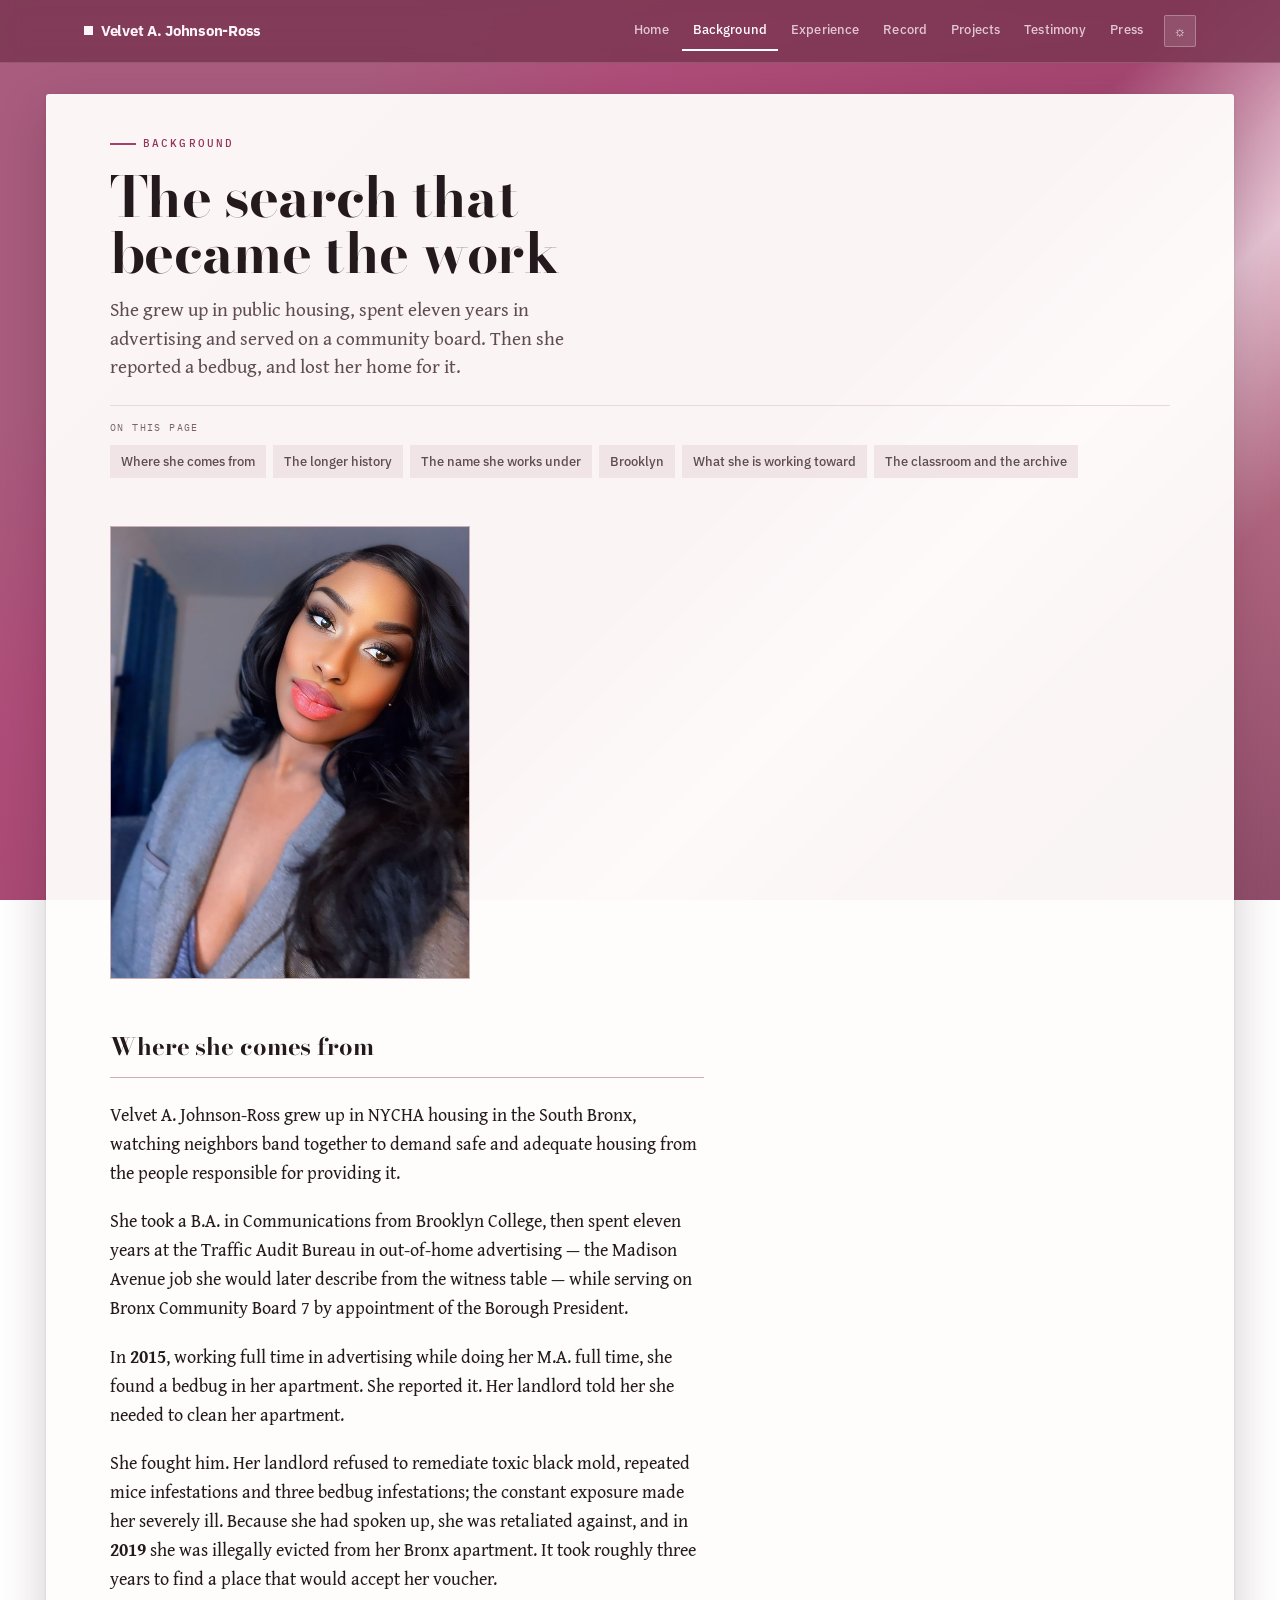
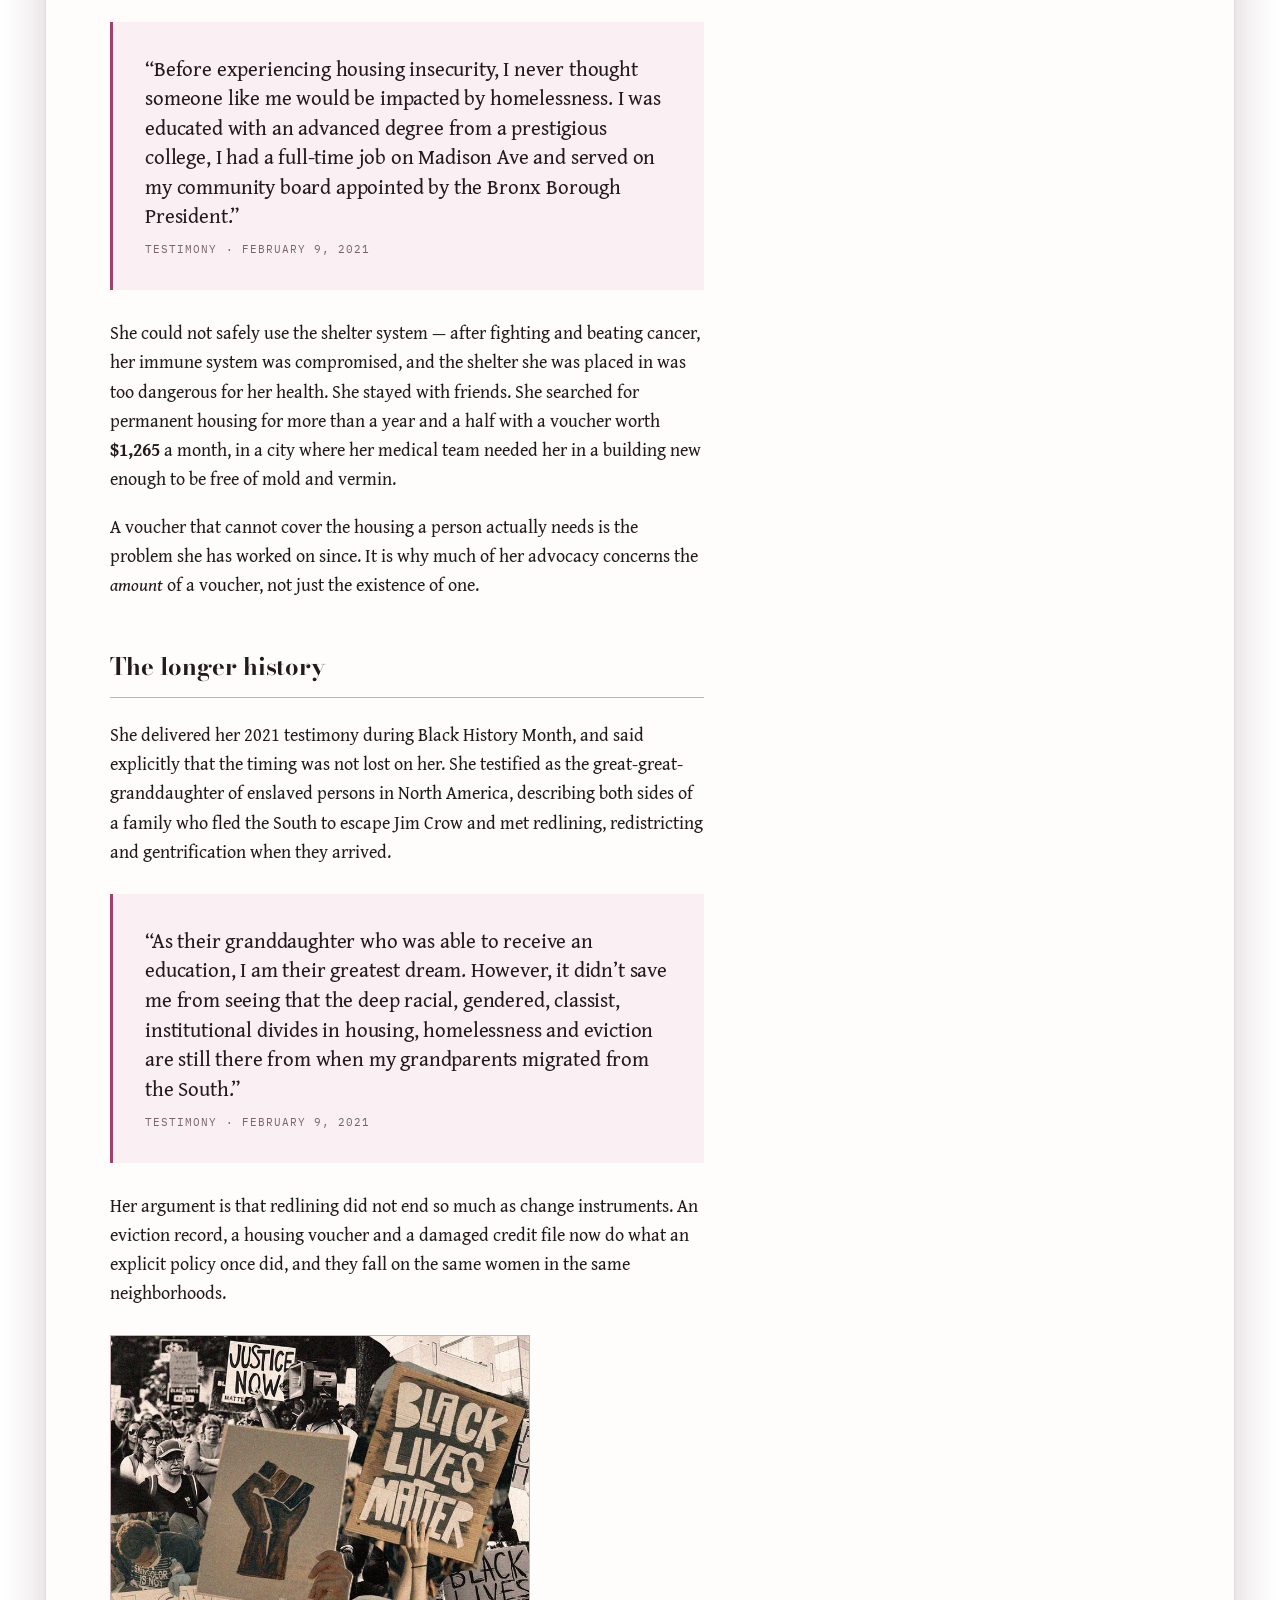
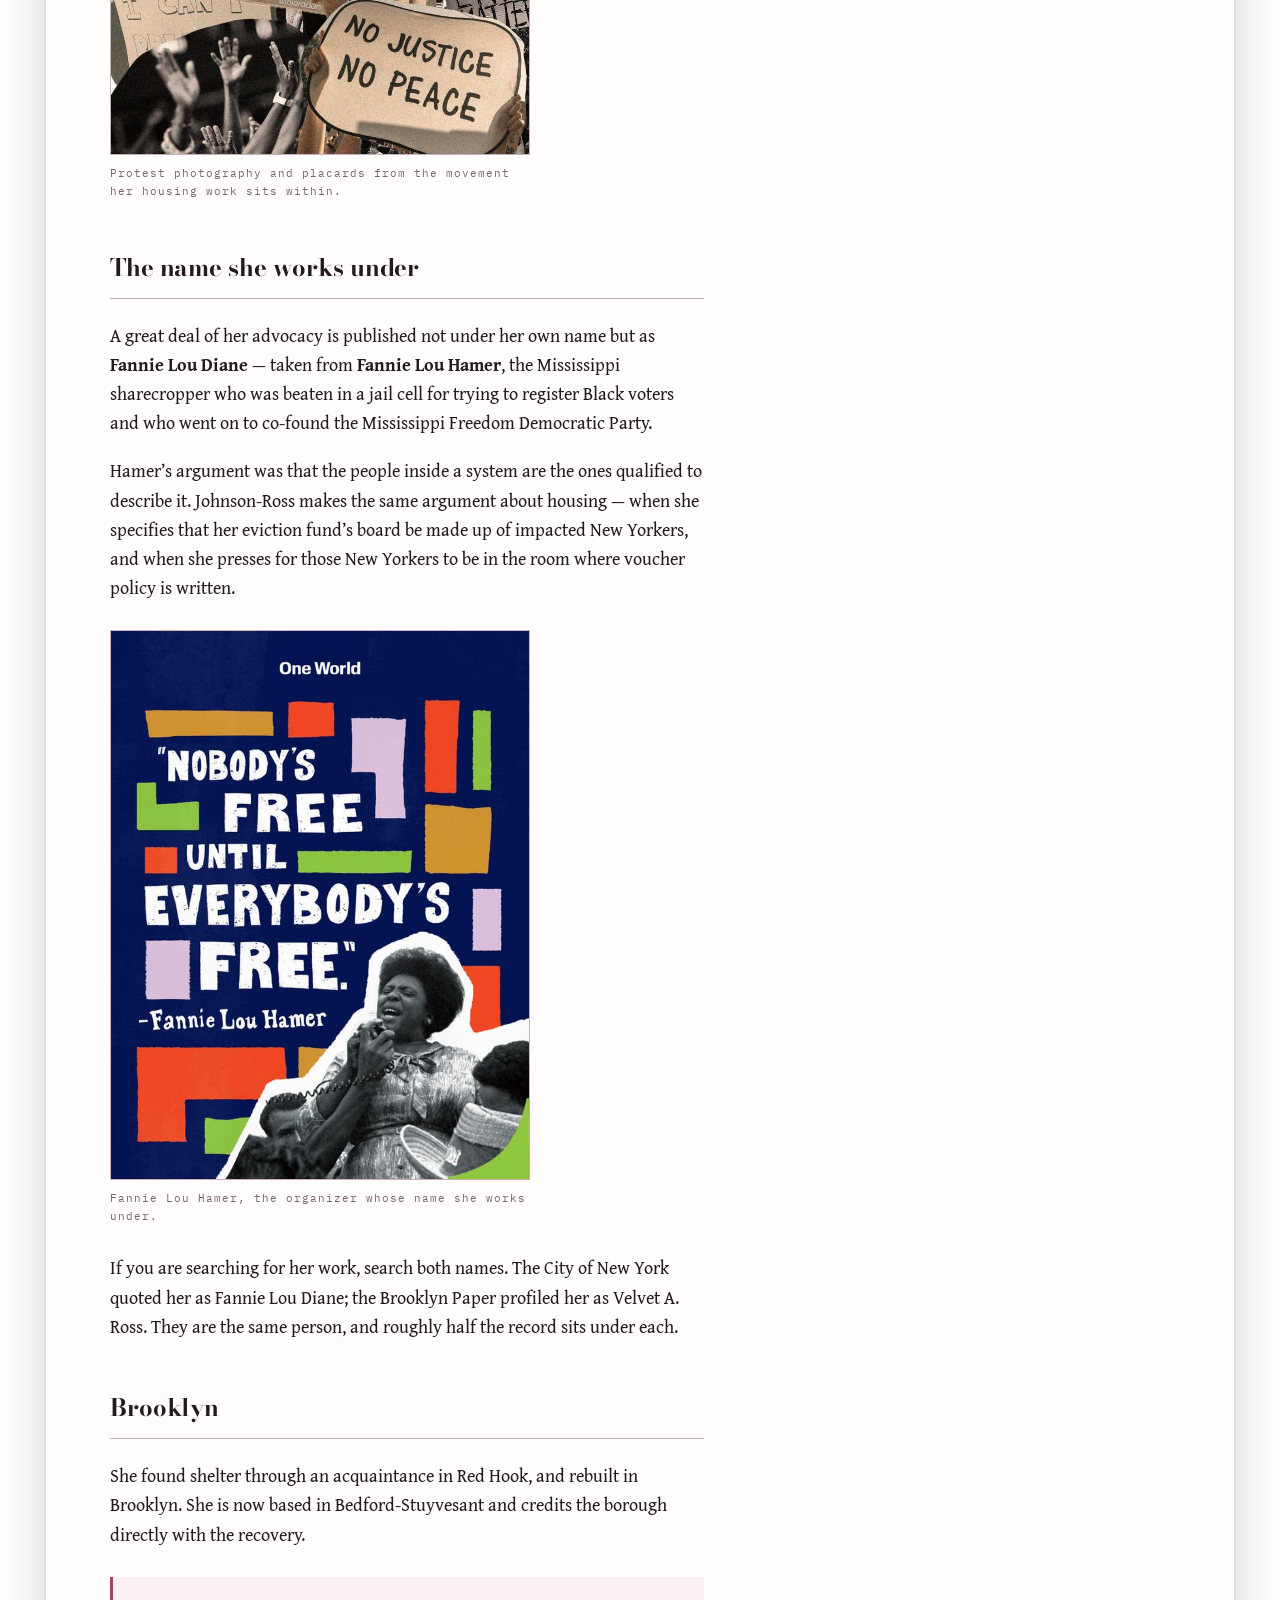
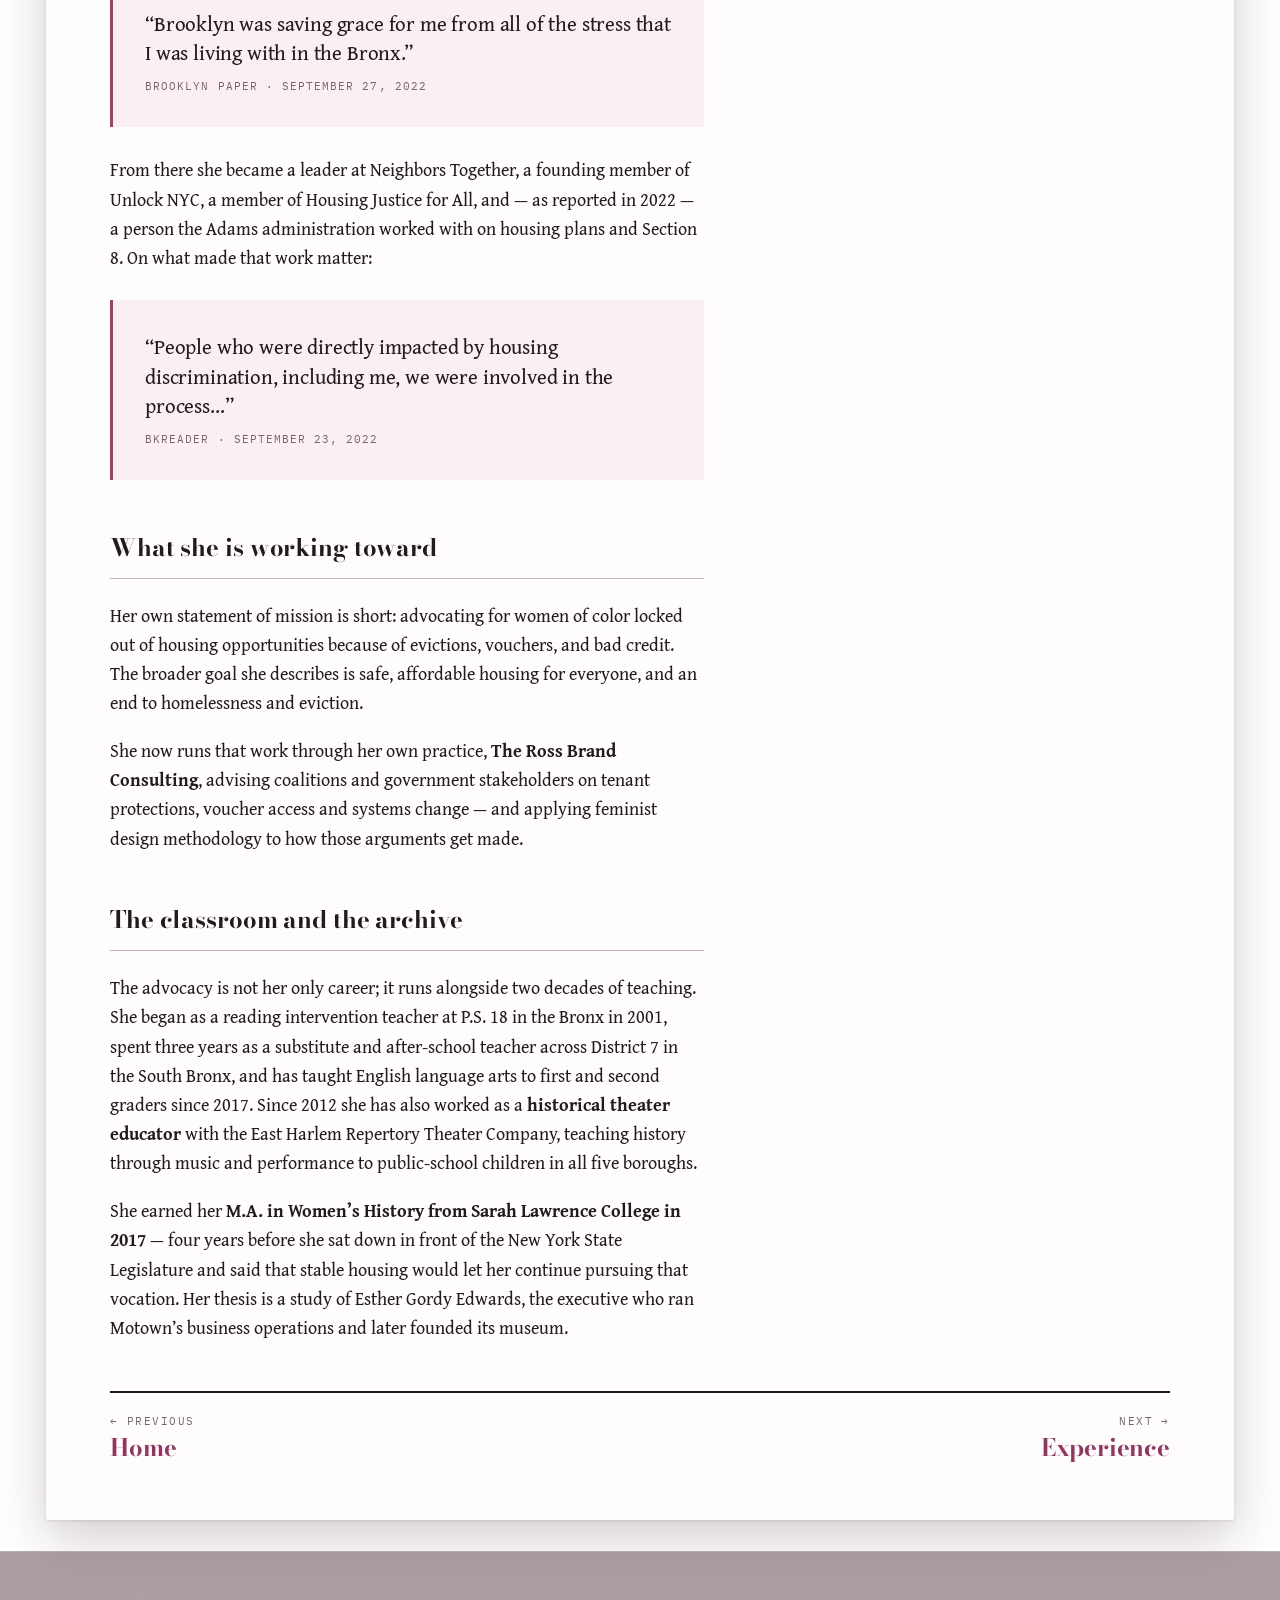
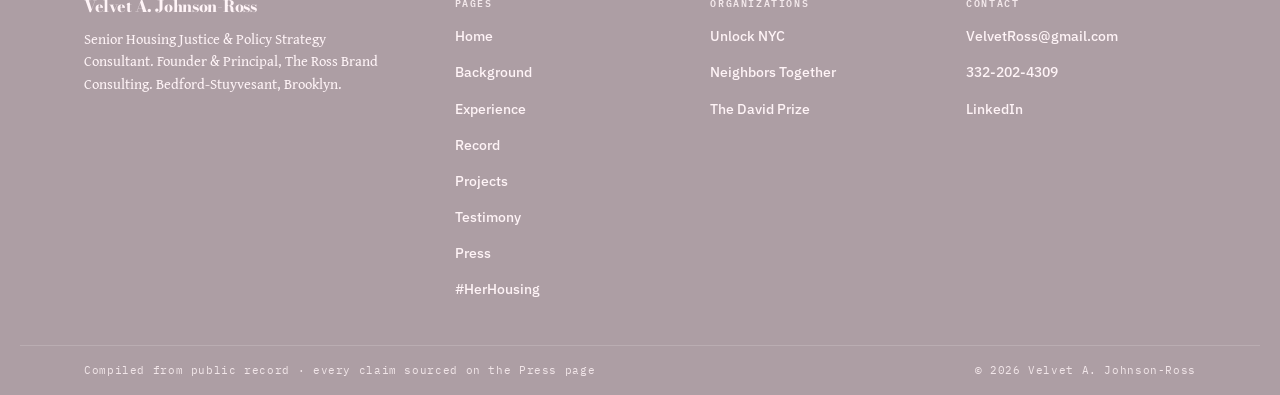
==== commit c3aafd40: "Point LinkedIn at the profile that exists Every page linked to linkedin.com/in/velvet-ross, which 40" ====
--- a/about.html
+++ b/about.html
@@ -227,7 +227,7 @@
       <ul>
         <li><a href="mailto:VelvetRoss@gmail.com">VelvetRoss@gmail.com</a></li>
         <li><a href="tel:+13322024309">332-202-4309</a></li>
-        <li><a href="https://www.linkedin.com/in/velvet-ross">LinkedIn</a></li>
+        <li><a href="https://www.linkedin.com/in/velvet-a-johnson-ross-42227b437">LinkedIn</a></li>
       </ul>
     </div>
   </div>
--- a/assets/styles.css
+++ b/assets/styles.css
@@ -1522,3 +1522,121 @@
   color:var(--brick-on);
   border-bottom:0;
 }
+
+/* A section's own children must not add margin at the section's edges. The
+   .stack gap already separates sections, so a trailing .quote-inset or
+   .plate-pair margin-bottom made two boundaries on Background 38px airier
+   than every other one — enough to read as a hole rather than as rhythm. */
+.page.stack > section > :last-child{margin-bottom:0}
+.page.stack > section > :first-child{margin-top:0}
+
+/* Never upscale a picture past its own pixels. .portrait img is width:100%, so
+   a figure that filled its column stretched the 560px #HerHousing illustration
+   to 833px and softened it. fit-content caps the figure at the image's natural
+   width while still letting it shrink on a narrow screen. */
+.portrait{width:fit-content;max-width:100%}
+.portrait img{height:auto}
+
+/* ==========================================================================
+   VERTICAL RHYTHM — the gaps were roughly 40% too big, everywhere
+
+   Measured at 1024px across all eight pages: 17-26% of every page was blank
+   runs over 55px, median 73-83px, worst 127px. The cause was additive, not
+   one bad number:
+
+     .role-block / .entry / .press-row / .figures div carry 22-28px of their
+     own bottom padding, and then .stack added another 72px on top of it.
+     100px between the end of a list and the next heading, 23 times on
+     Experience alone.
+
+   Every section already opens with a ruled .s-head, so the break is marked
+   typographically and does not need to be marked again in whitespace.
+   ========================================================================== */
+
+.stack{gap:clamp(30px,3.8vw,50px)}                      /* was 48-88px (72 @1024) */
+.page{padding-block:clamp(26px,3.2vw,44px) clamp(32px,4vw,58px)}  /* was 61/82 @1024 */
+.s-head{margin-bottom:clamp(15px,2vw,22px)}             /* was 20-30px */
+
+/* In a flex column with `gap`, a child's own block margin is pure addition —
+   it double-spaces whatever the gap already set. */
+.page.stack > *{margin-block:0}
+
+/* These two sit inside prose and still need to separate from it, but 38px was
+   set to match the old section rhythm. */
+.quote-inset{margin-block:clamp(18px,2.4vw,28px)}
+.plate-pair{margin:clamp(18px,2.4vw,28px) 0}
+
+.onpage{margin-top:clamp(16px,2vw,24px)}
+
+/* The last of it sits inside the filled blocks, whose own padding was sized to
+   match the old rhythm and now reads heavy against the tighter gap. */
+.pull{padding-block:clamp(22px,3vw,32px)}       /* was 26-40px */
+.practice{padding:clamp(20px,3.2vw,30px)}       /* was 24-38px */
+.figure{padding:clamp(18px,3vw,26px)}           /* was 20-30px */
+.hero{padding-block:clamp(24px,4vw,52px) clamp(26px,4vw,44px)}  /* bottom was 32-60px */
+.pager{padding-top:12px}                        /* was 16px */
+
+/* ==========================================================================
+   The mobile nav never actually scrolled, and pushed every page sideways.
+
+   Below 760px .site-header .bar becomes a column flex container, and it also
+   carried flex-wrap:wrap from the desktop rule. In a *wrapping column*
+   container an item is sized by its own content, not stretched to the
+   container — so .site-nav computed to 611px wide inside a 375px bar, its
+   overflow-x:auto never engaged, and the document scrolled horizontally on
+   every page. nowrap lets align-items:stretch do its job; min-width:0 lets
+   the flex item shrink below its content so the strip scrolls instead.
+
+   This hid for a while because the nav's natural width is ~611px and the
+   emulated viewport in testing happened to be 611px, where it exactly fits.
+   ========================================================================== */
+@media (max-width:760px){
+  .site-header .bar{flex-wrap:nowrap}
+  .site-nav{min-width:0;max-width:100%}
+}
+
+/* The "view as table" fallback is the accessible route to the chart data, and
+   its 6-column table ran 394px wide at a 390px viewport — opening it pushed the
+   whole page sideways and shunted the last two columns off screen. It now sits
+   in the same scroll container the charts use, so the table keeps its
+   semantics rather than being re-laid out as a block. */
+.table-view .chart-scroll{margin-top:10px}
+
+/* a project card's title link was a 28px target on a phone */
+@media (max-width:760px){
+  .init-top h3 a{display:inline-block;padding-block:4px;min-height:32px;box-sizing:border-box}
+}
+
+/* ==========================================================================
+   Pictures no longer sit beside the text.
+
+   .plate-pair put a paragraph in one column and a picture in the other. The
+   paragraphs are three or four lines (146-340px); the pictures are 390-500px.
+   Nothing fills the difference, so the text column always had a hole in it —
+   below the text with align-items:start, and above *and* below once I centred
+   it, which is worse: it pushed the opening line away from its own heading.
+
+   No alignment fixes a column that is half as tall as the one beside it. The
+   picture now follows the text at readable width, the way the lead portrait
+   already does, and the prose runs as one clean column.
+   ========================================================================== */
+.plate-pair{display:block;margin:0 0 clamp(20px,2.6vw,28px)}
+.plate-pair > .prose{max-width:var(--measure)}
+.plate-pair .plate{
+  max-width:min(420px,100%);
+  margin:clamp(20px,2.6vw,28px) 0 0;
+}
+@media (min-width:860px){
+  .plate-pair{grid-template-columns:none}
+  .plate-pair .plate{max-width:min(420px,100%)}
+}
+
+/* A section heading drew a rule the full width of the container — 1096px at a
+   1440px window — over a text column of 572px. The rule was advertising room
+   the section never uses. Where everything under the heading is measure-width,
+   the rule matches it; sections with a genuinely wide block keep the full rule. */
+.page.stack > section:not(:has(.record,.press,.roles,.figures,.figure,.orgs,.tags,
+  .members,.glance,.chart-scroll,.press-compact,.routes,.contact,.doc-meta,
+  .practice,.bills,.hero)) > .s-head{
+  max-width:var(--measure);
+}
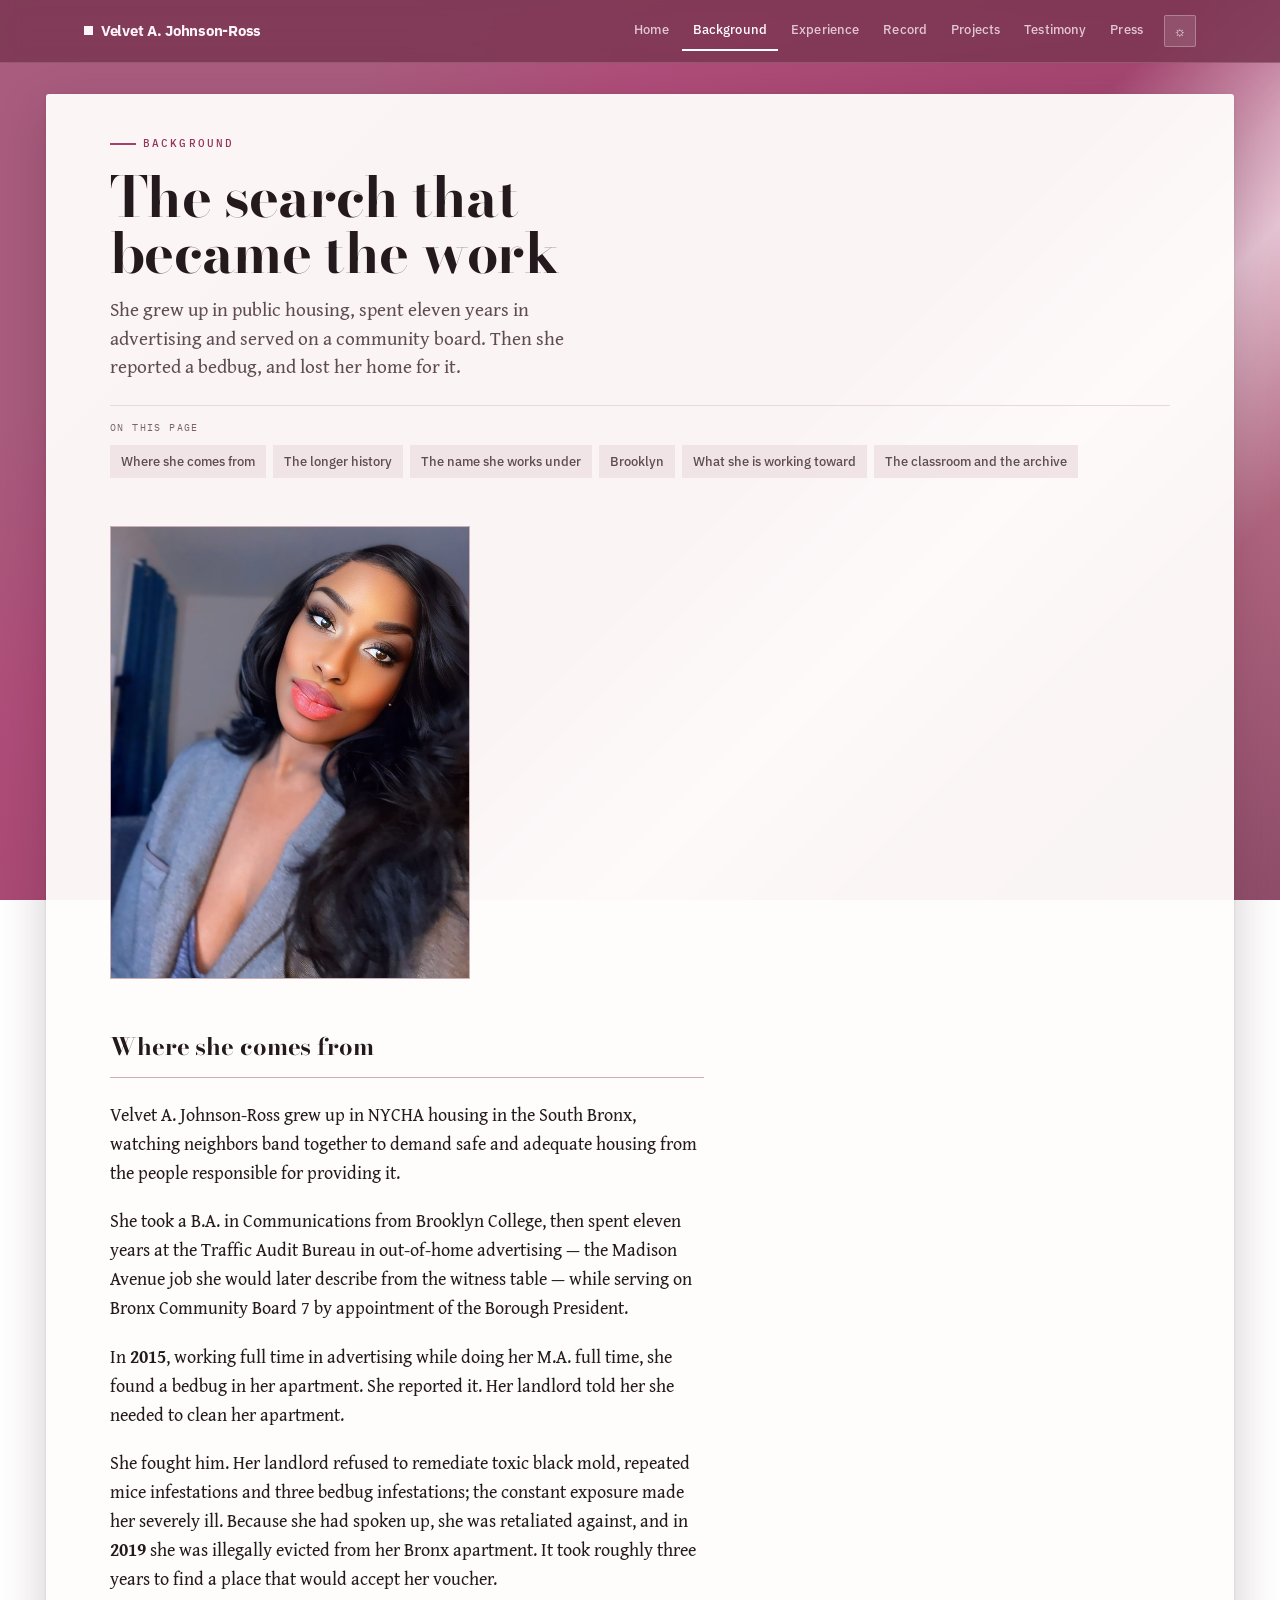
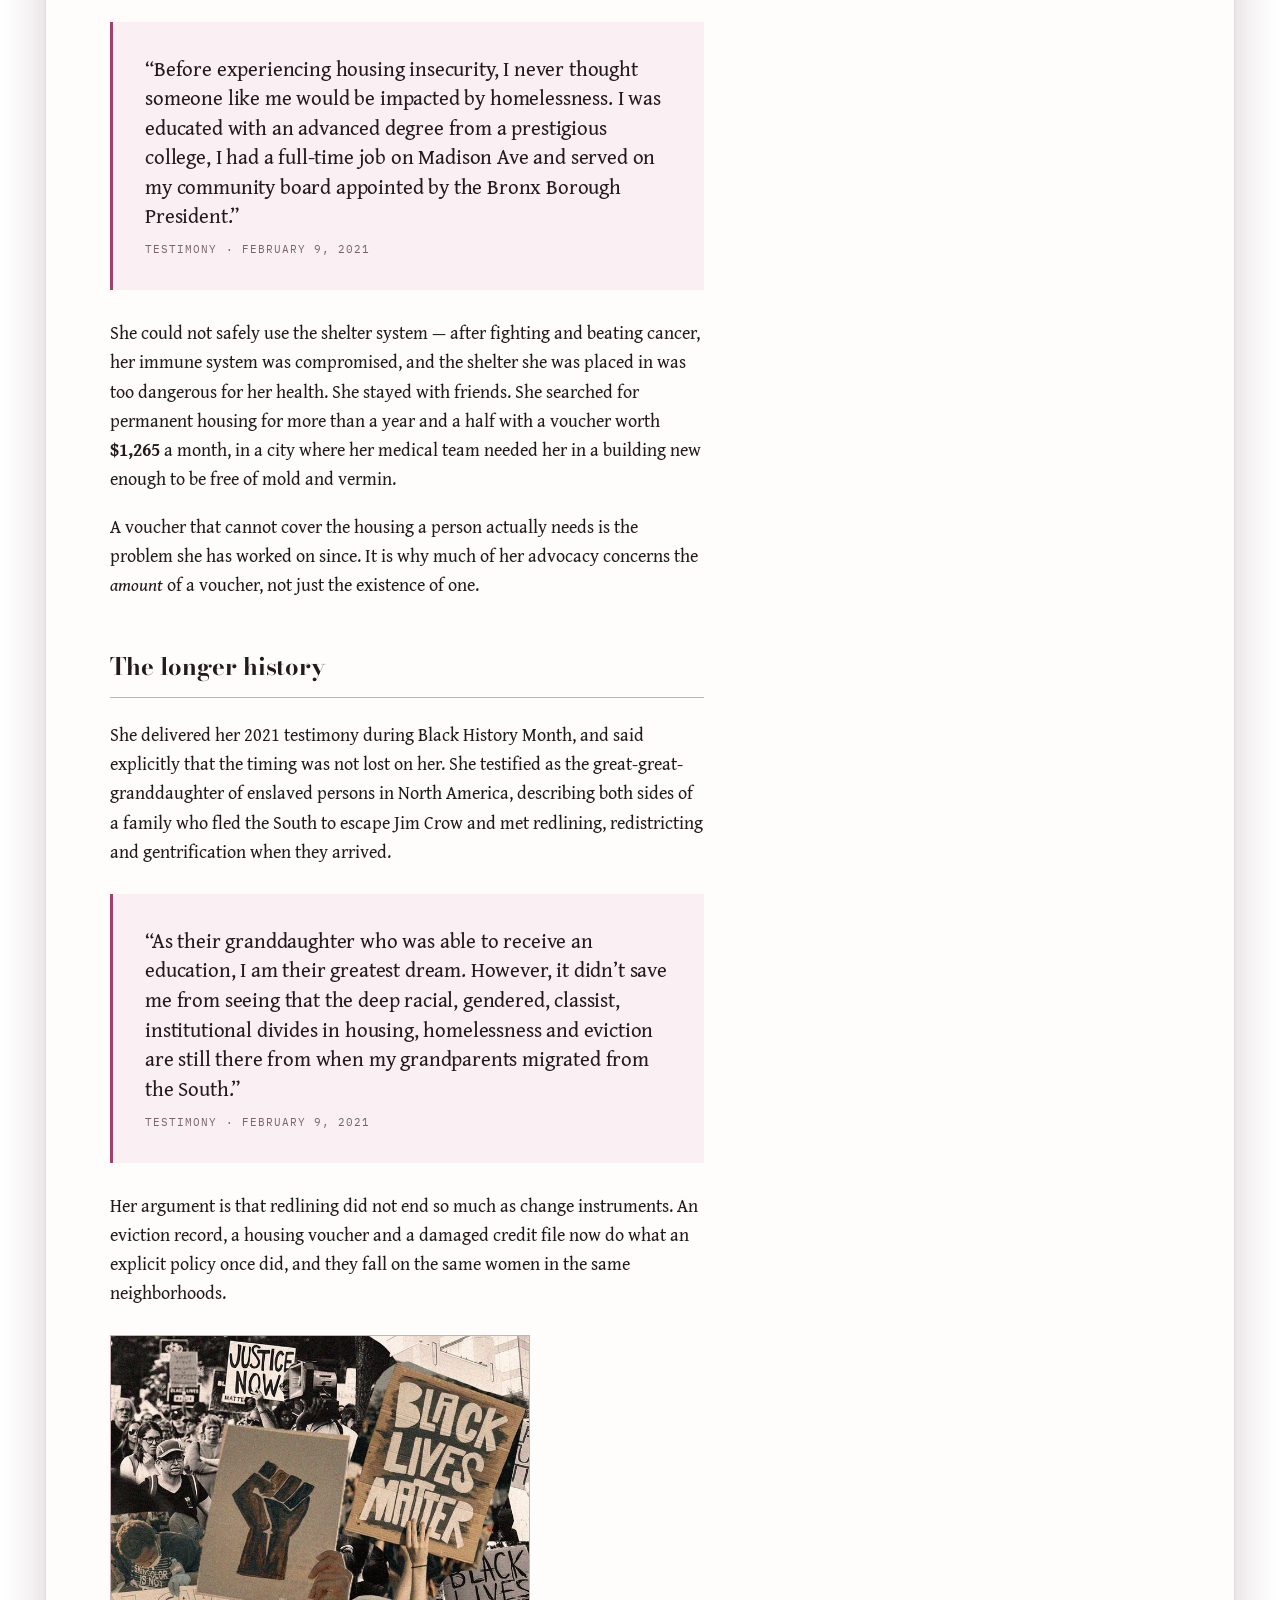
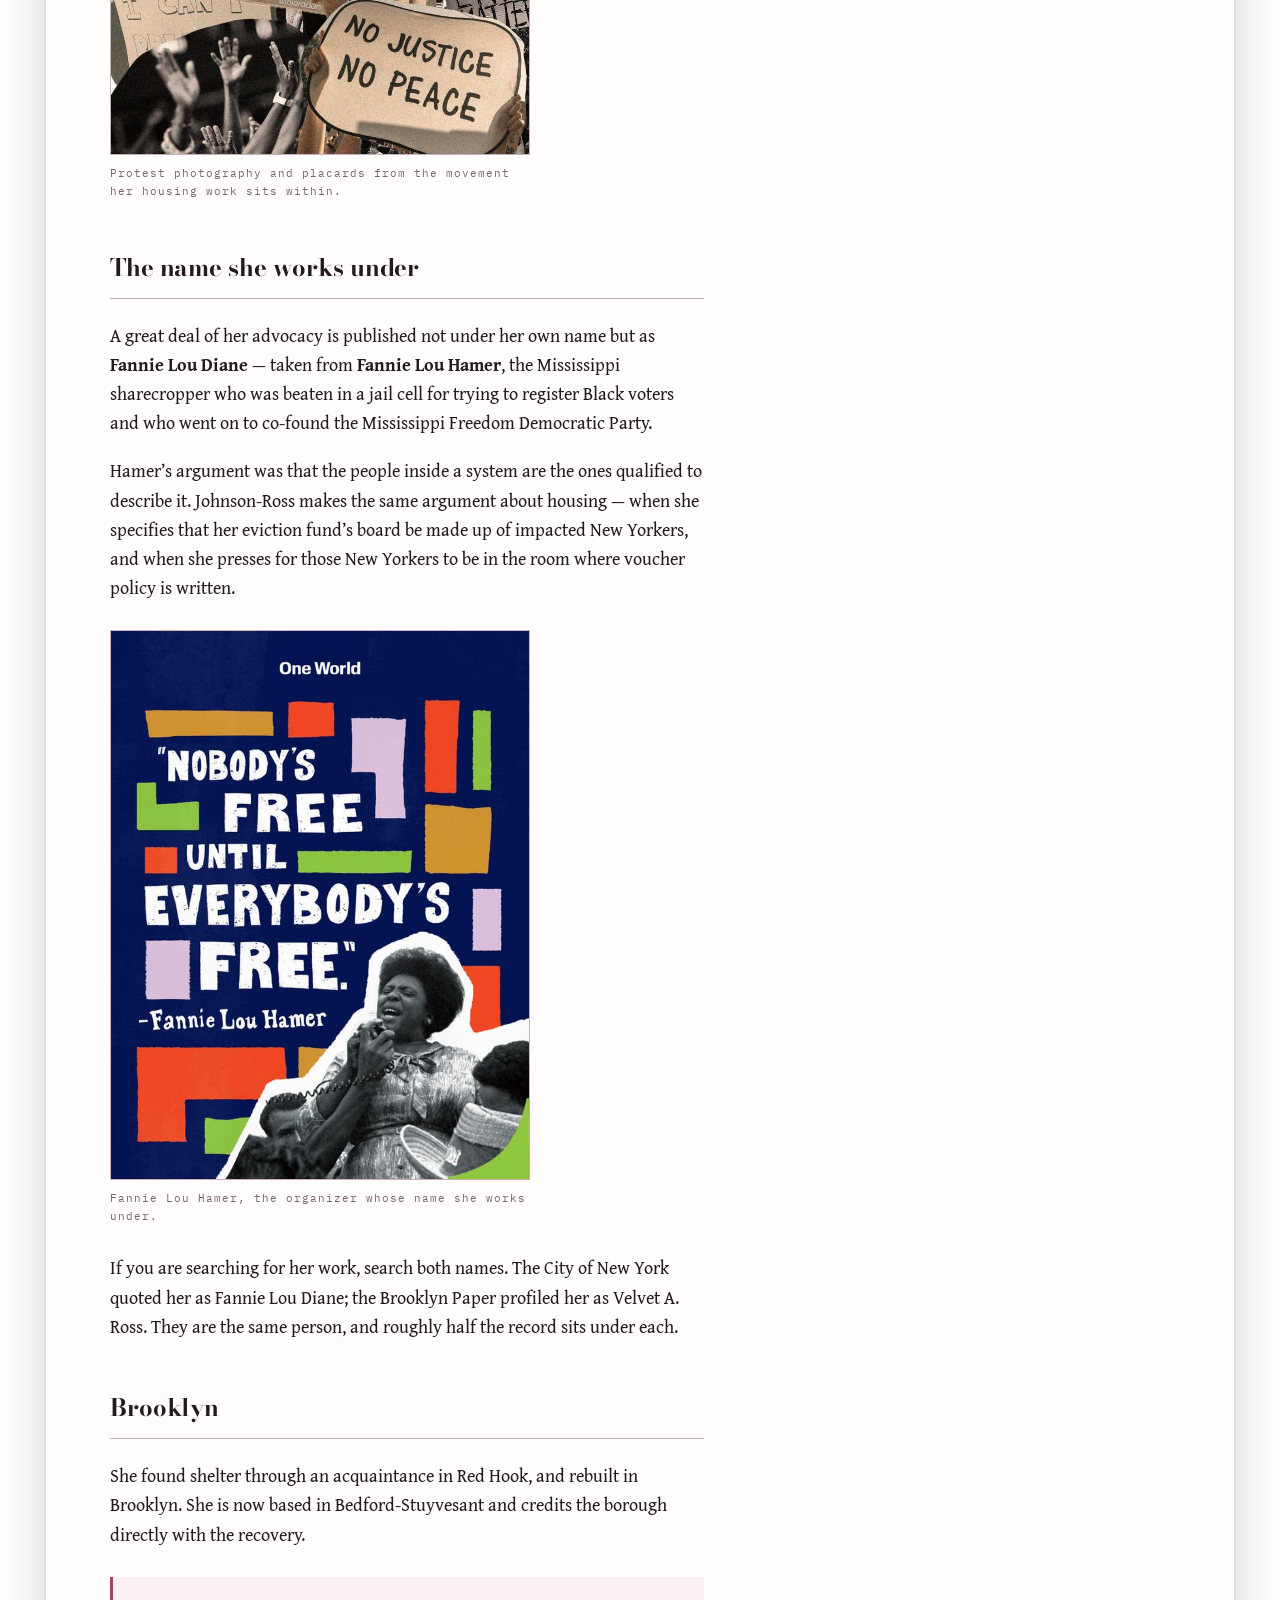
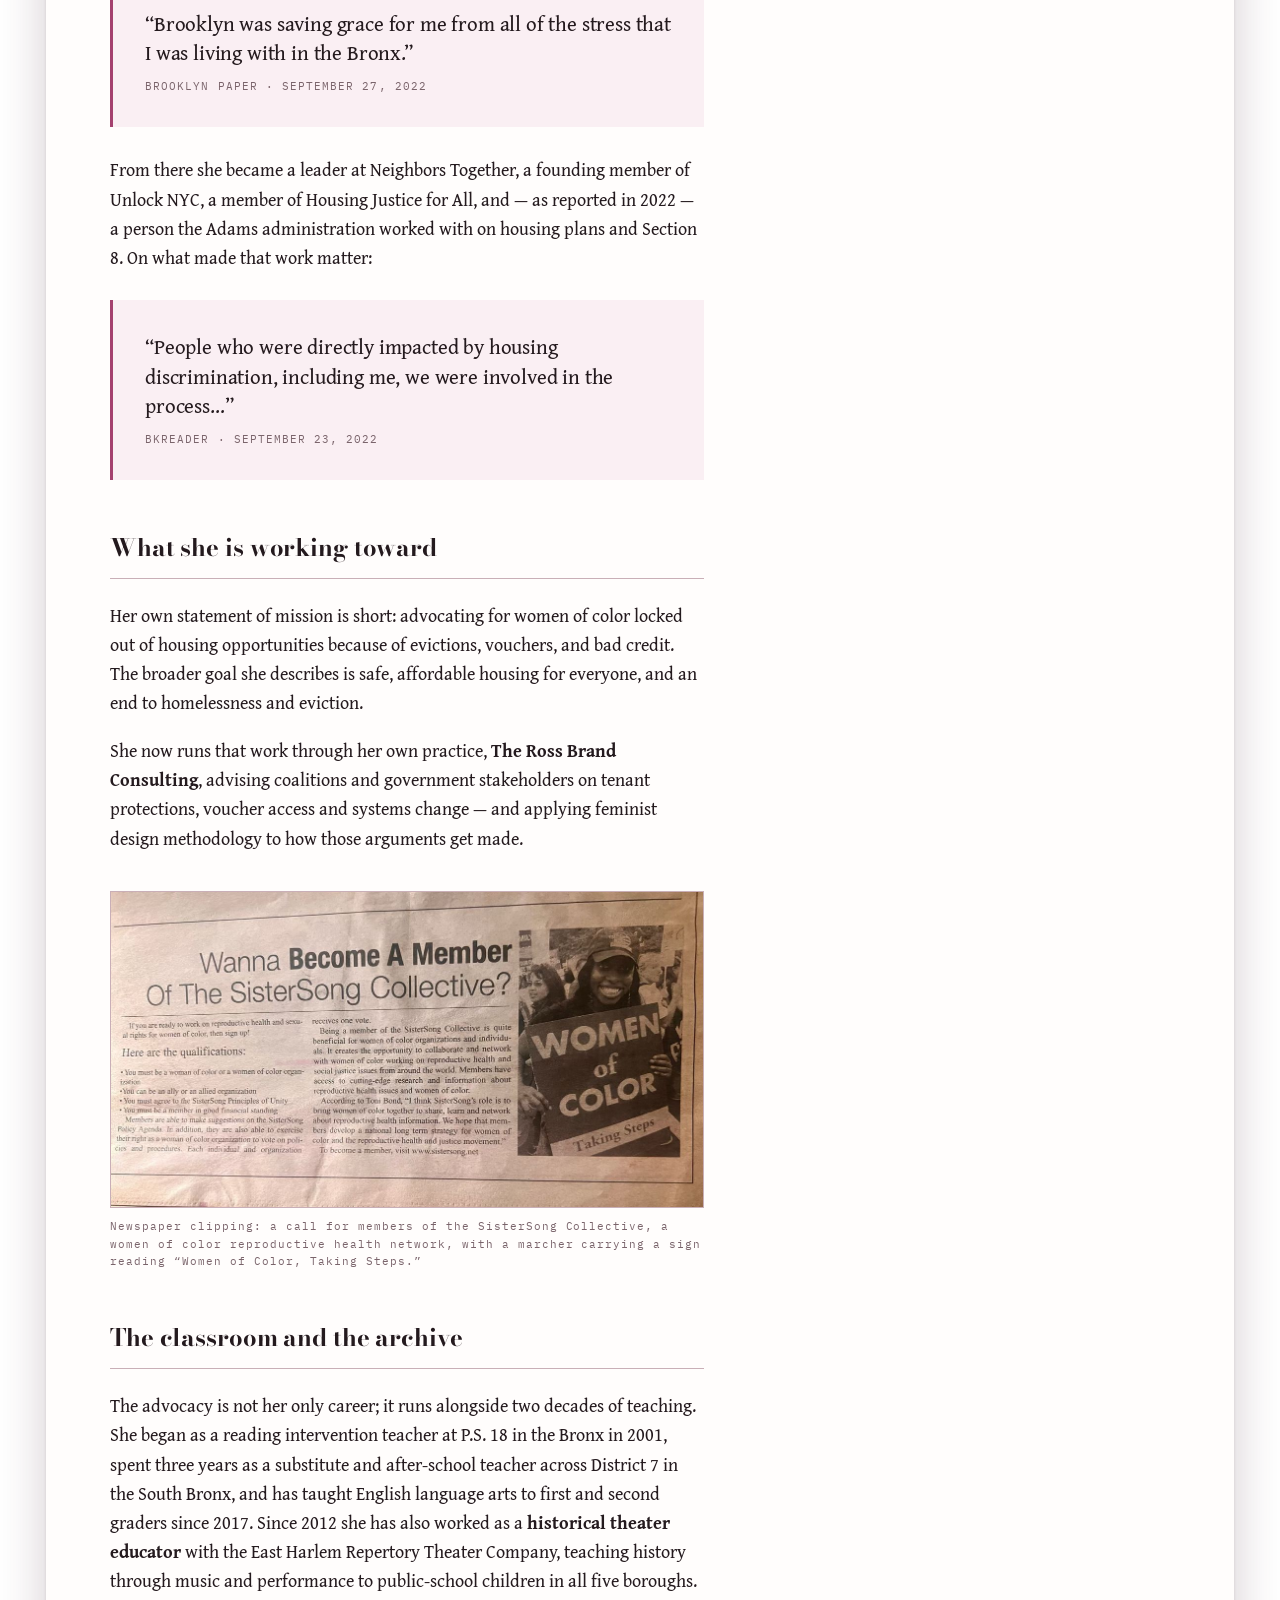
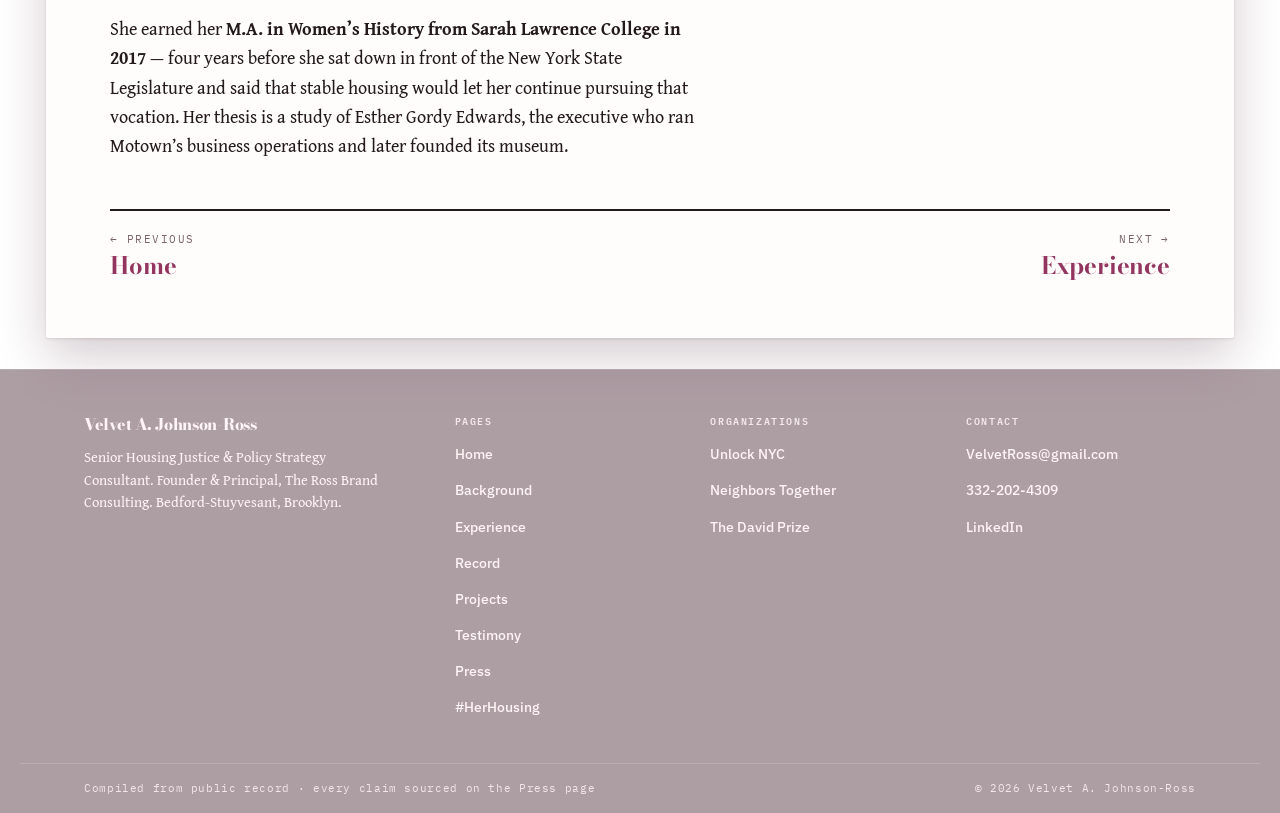
==== commit 5b23e31d: "Add the SisterSong clipping to the Background page A newspaper call for members of the SisterSong Co" ====
--- a/about.html
+++ b/about.html
@@ -175,6 +175,12 @@
           <p>Her own statement of mission is short: advocating for women of color locked out of housing opportunities because of evictions, vouchers, and bad credit. The broader goal she describes is safe, affordable housing for everyone, and an end to homelessness and eviction.</p>
           <p>She now runs that work through her own practice, <strong>The Ross Brand Consulting</strong>, advising coalitions and government stakeholders on tenant protections, voucher access and systems change &mdash; and applying feminist design methodology to how those arguments get made.</p>
         </div>
+
+        <figure class="plate wide">
+          <img src="assets/sistersong-clipping.jpg" width="1200" height="639"
+               alt="Newspaper clipping headed &ldquo;Wanna Become A Member Of The SisterSong Collective?&rdquo;, listing the qualifications for membership beside a photograph of a smiling marcher holding a sign that reads Women of Color, Taking Steps.">
+          <figcaption>Newspaper clipping: a call for members of the SisterSong Collective, a women of color reproductive health network, with a marcher carrying a sign reading &ldquo;Women of Color, Taking Steps.&rdquo;</figcaption>
+        </figure>
       </section>
 
       <!-- ============================= THE CLASSROOM ============================= -->
